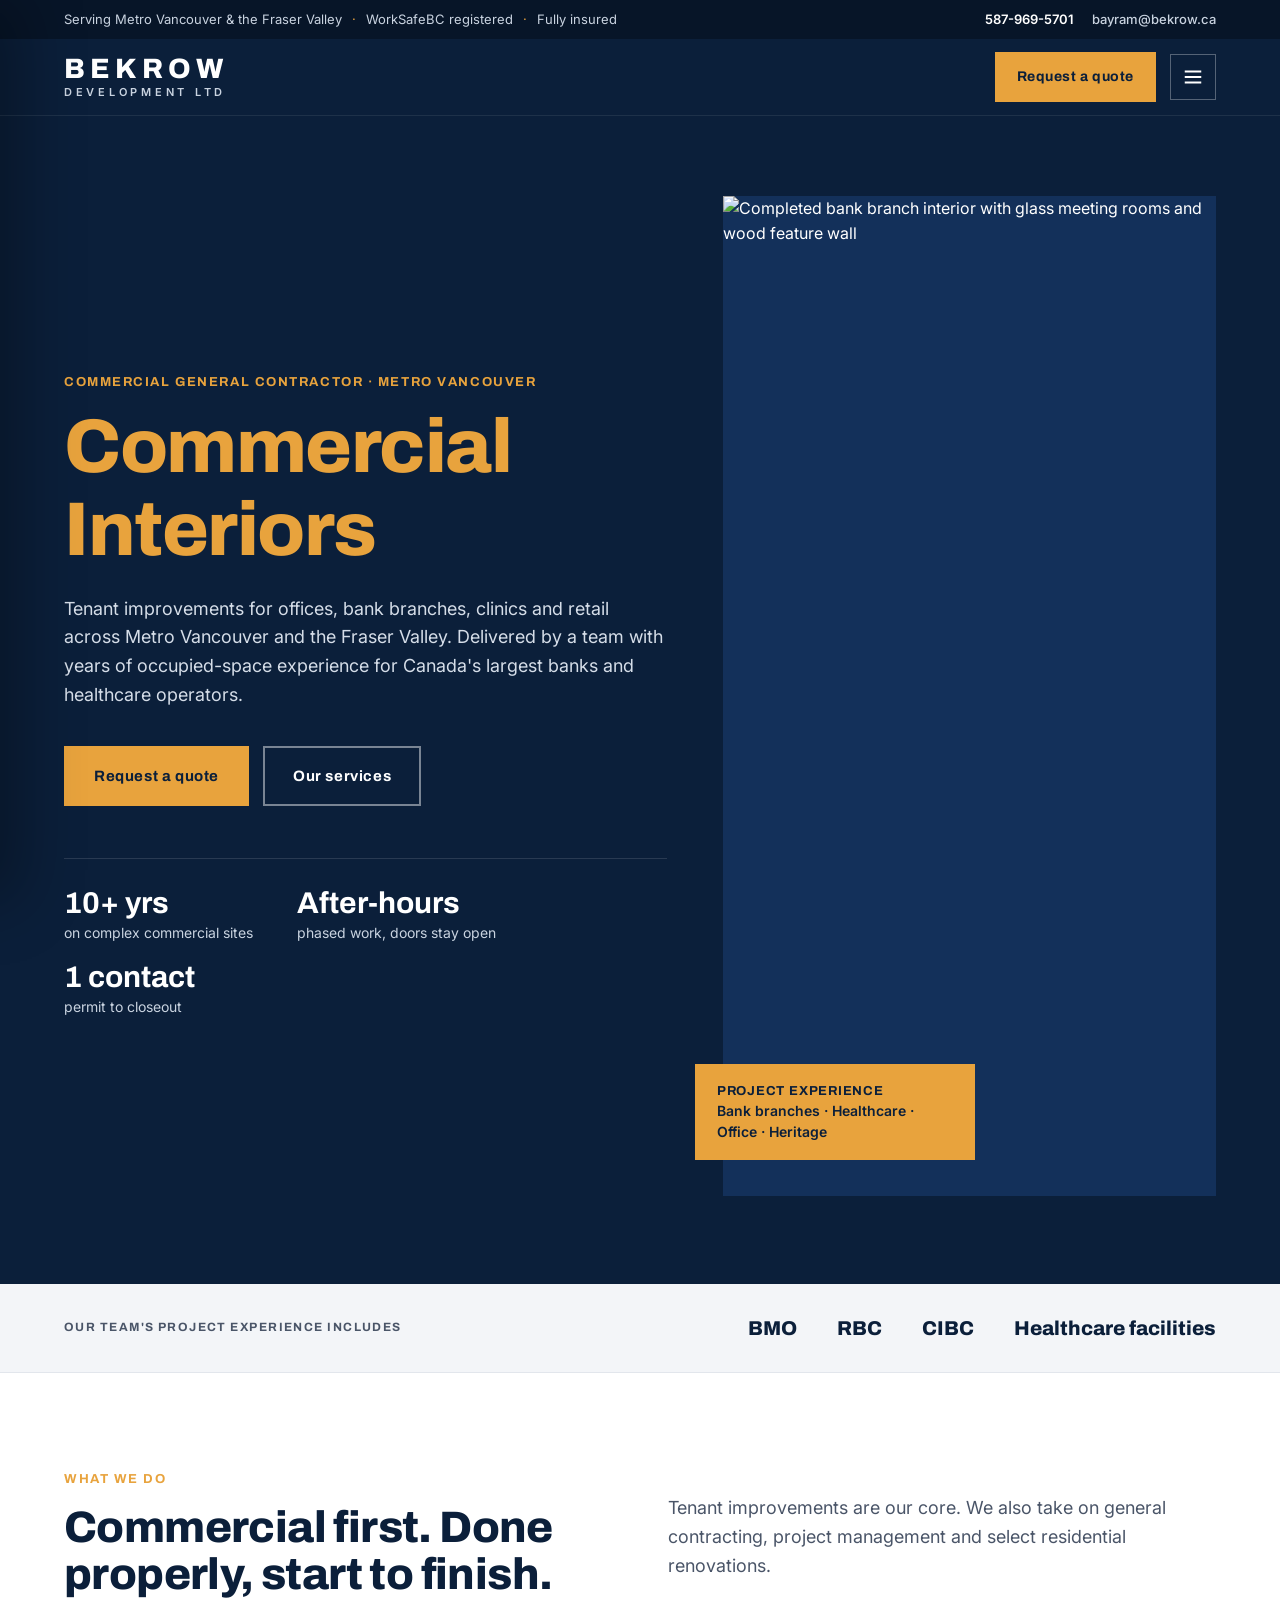
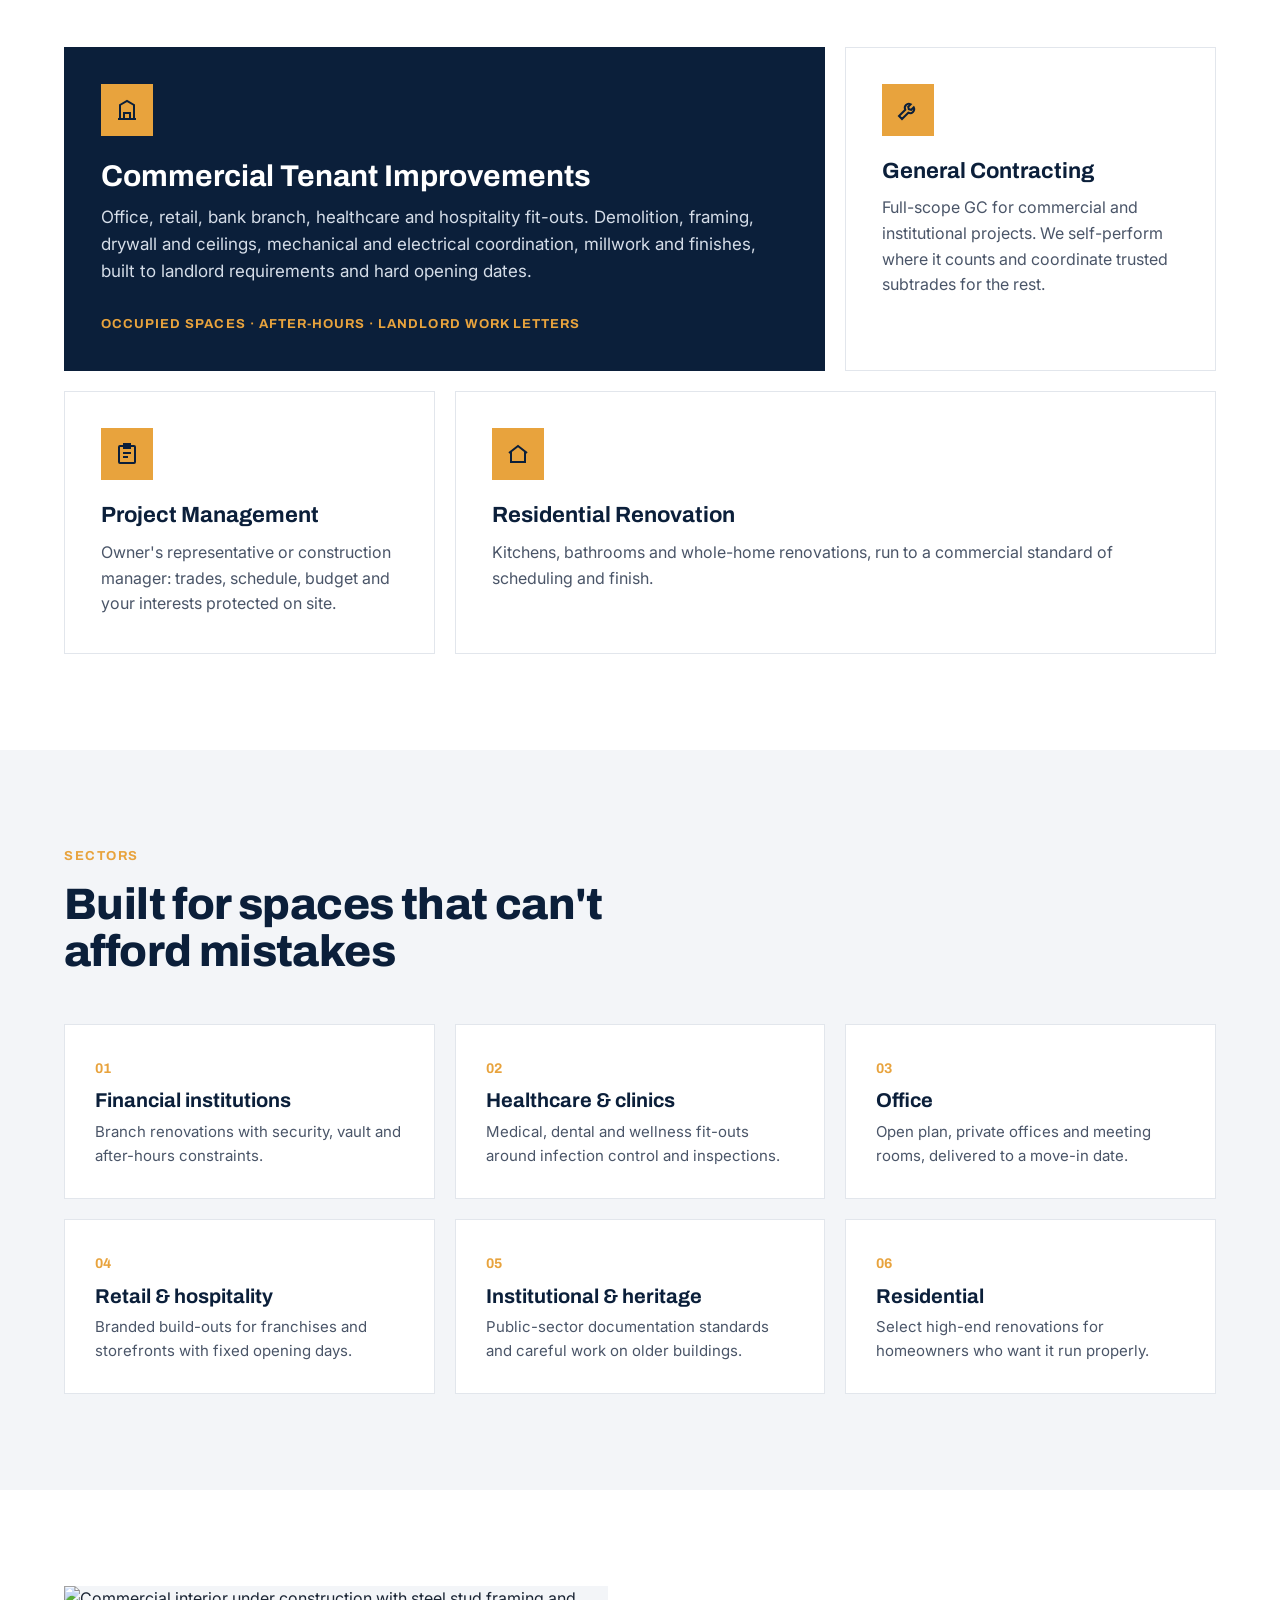
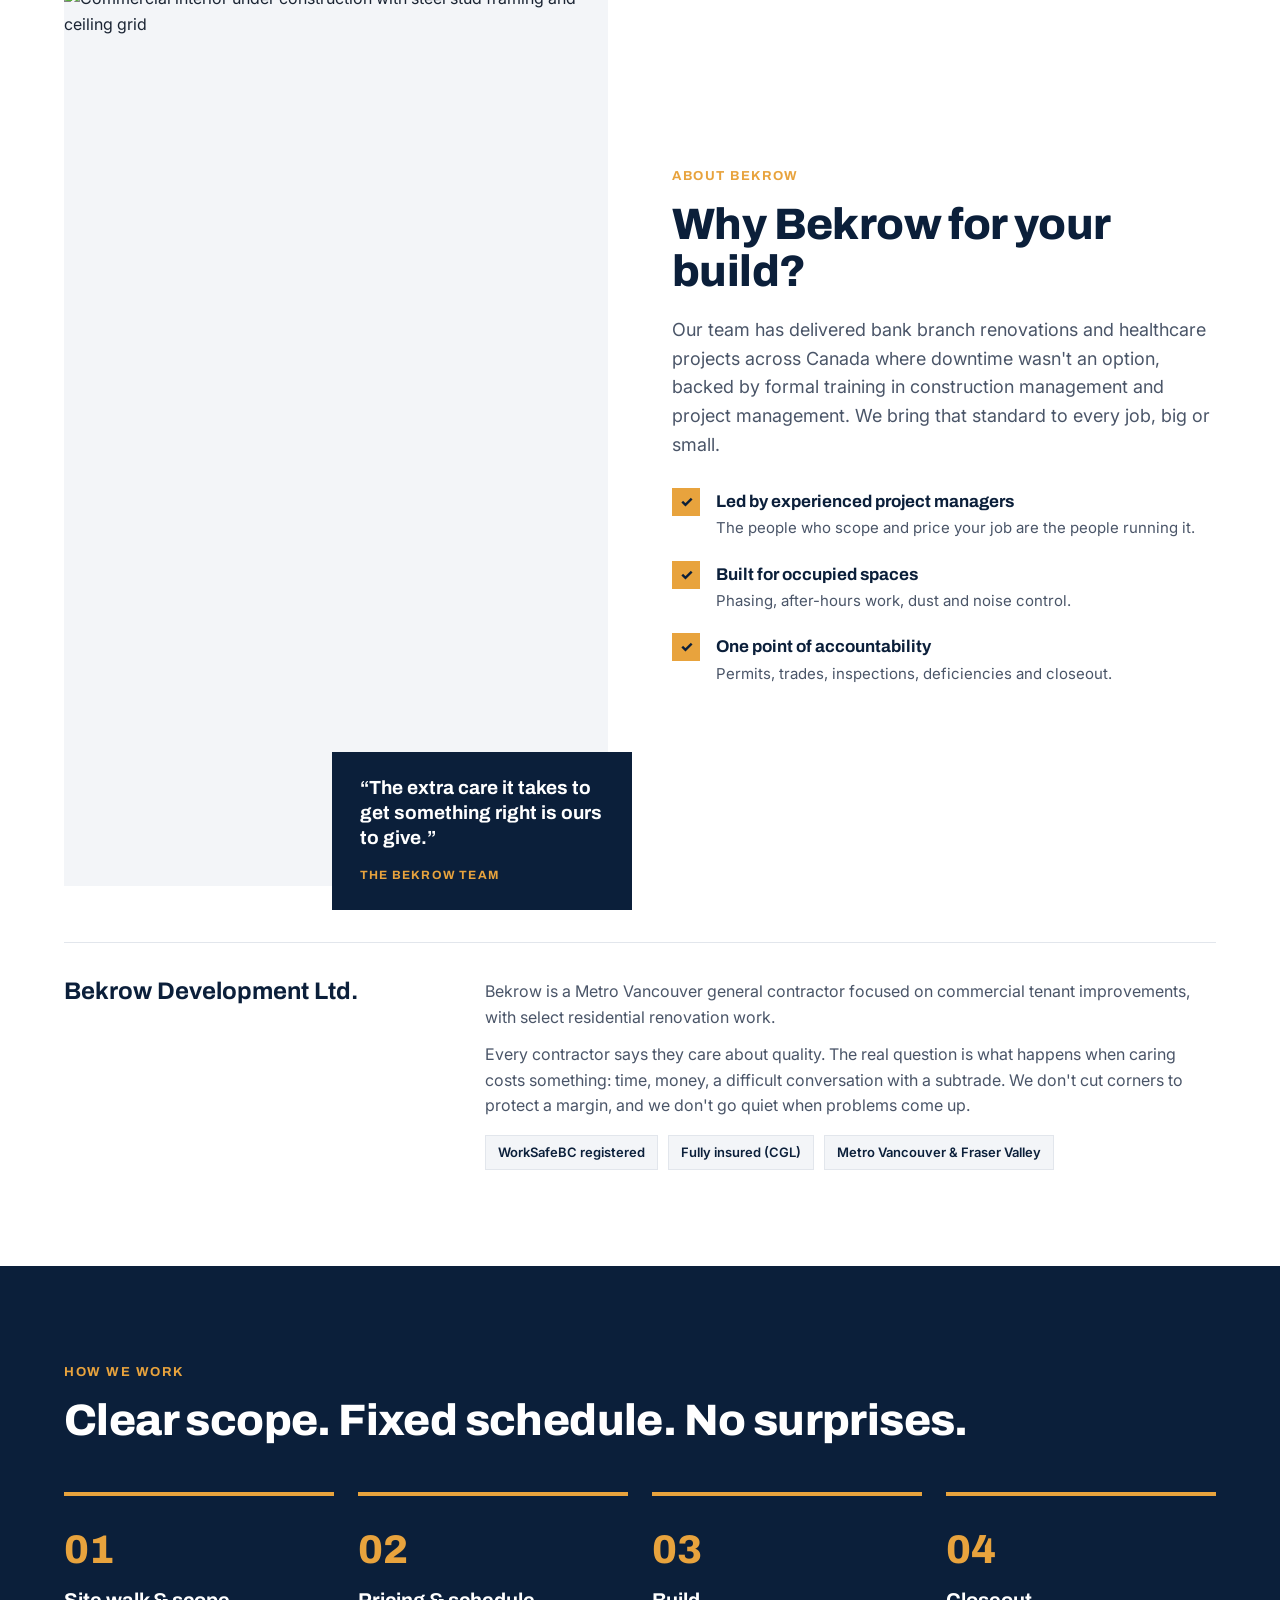
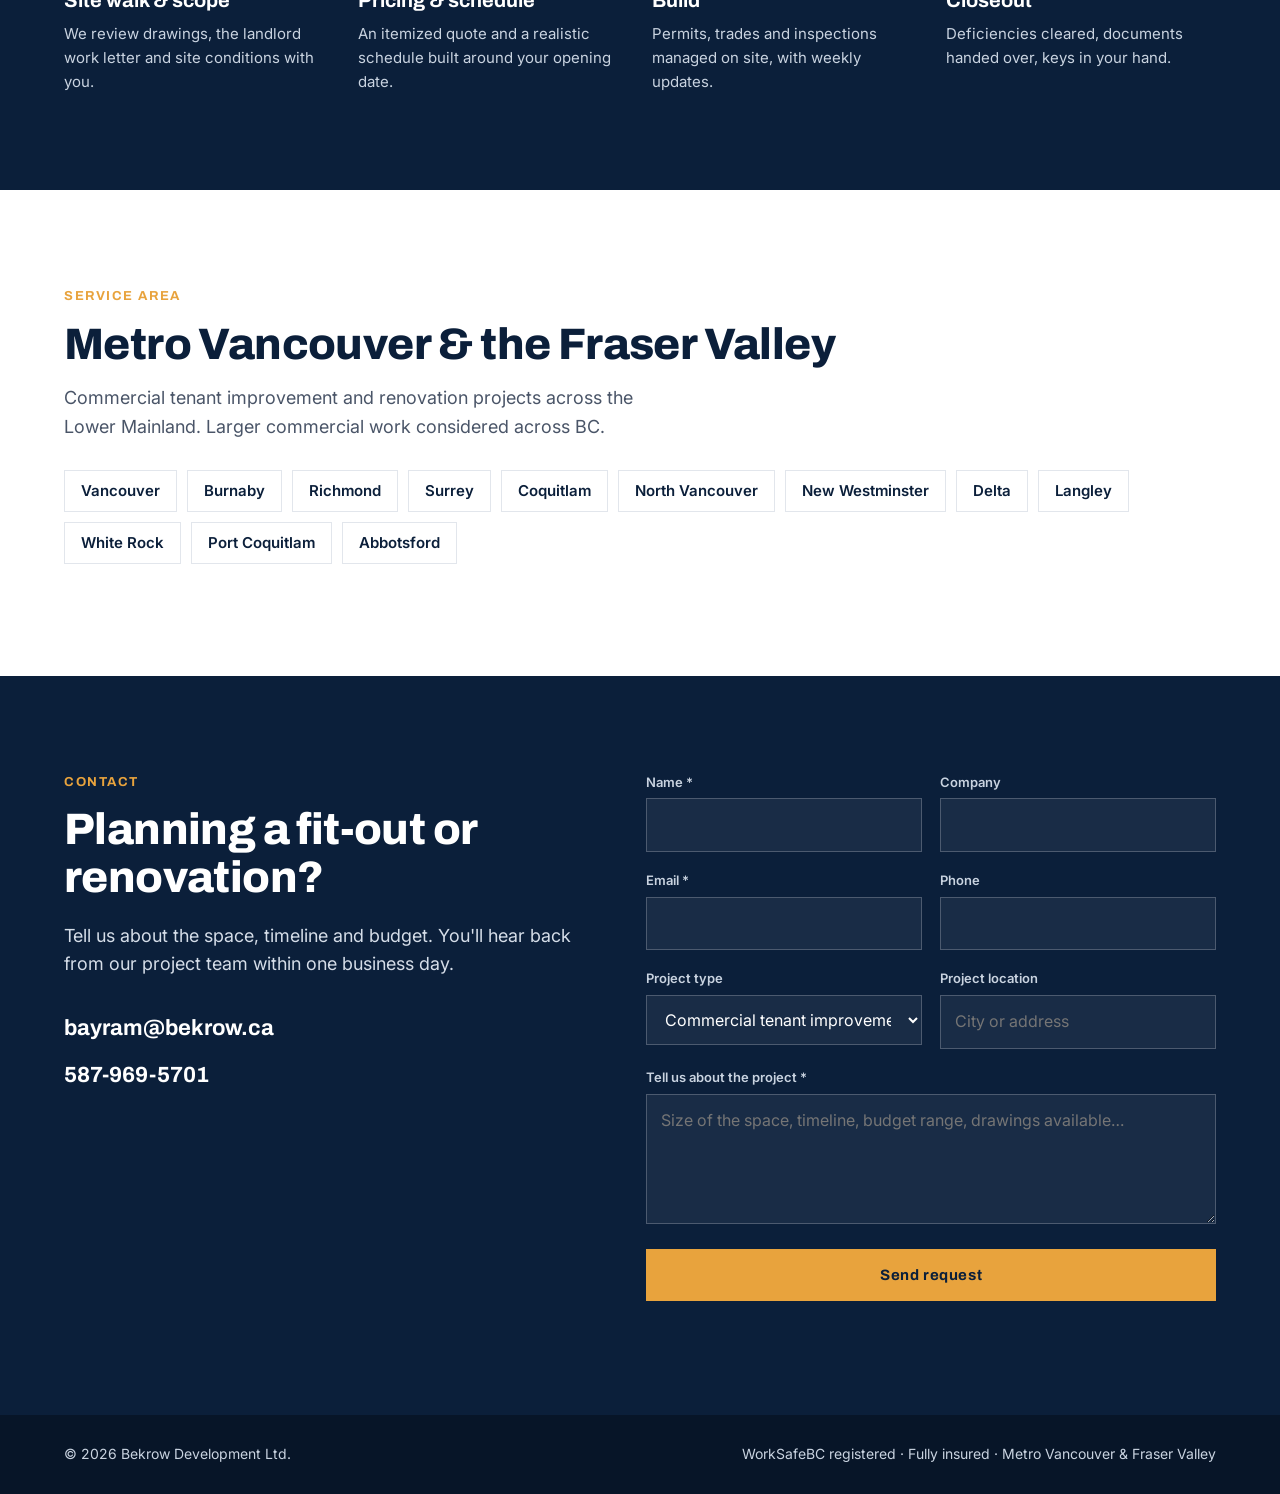
==== index.html @ b728fa48 "Add one-page site" ====
<!doctype html>
<html lang="en-CA">
<head>
<meta charset="utf-8">
<meta name="viewport" content="width=device-width, initial-scale=1">
<title>Bekrow Development | Commercial Tenant Improvement Contractor, Metro Vancouver</title>
<meta name="description" content="Bekrow Development Ltd. is a Metro Vancouver general contractor for commercial tenant improvements: offices, bank branches, clinics and retail. WorkSafeBC registered and fully insured.">
<link rel="canonical" href="https://bekrow.ca/">
<meta property="og:type" content="website">
<meta property="og:title" content="Bekrow Development | Commercial Interiors, Metro Vancouver">
<meta property="og:description" content="Tenant improvements for offices, bank branches, clinics and retail across Metro Vancouver and the Fraser Valley.">
<meta property="og:url" content="https://bekrow.ca/">
<meta property="og:image" content="https://bekrow.ca/images/hero.jpg">
<meta name="theme-color" content="#0B1F3A">
<link rel="icon" href="favicon.svg" type="image/svg+xml">
<link rel="preconnect" href="https://fonts.googleapis.com">
<link rel="preconnect" href="https://fonts.gstatic.com" crossorigin>
<link href="https://fonts.googleapis.com/css2?family=Archivo:wght@600;700;800&family=Inter:wght@400;500;600;700&display=swap" rel="stylesheet">
<script type="application/ld+json">
{
  "@context": "https://schema.org",
  "@type": "GeneralContractor",
  "name": "Bekrow Development Ltd.",
  "url": "https://bekrow.ca/",
  "email": "bayram@bekrow.ca",
  "telephone": "+1-587-969-5701",
  "image": "https://bekrow.ca/images/hero.jpg",
  "description": "Commercial tenant improvement and renovation general contractor serving Metro Vancouver and the Fraser Valley.",
  "areaServed": ["Vancouver","Burnaby","Richmond","Surrey","Coquitlam","North Vancouver","New Westminster","Delta","Langley","White Rock","Port Coquitlam","Abbotsford"],
  "address": {"@type": "PostalAddress", "addressRegion": "BC", "addressCountry": "CA"}
}
</script>
<style>
:root{--navy:#0B1F3A;--navy-2:#13305A;--deep:#071528;--amber:#E8A33D;--amber-2:#F2B755;--ink:#1A2433;--slate:#4A5568;--muted:#C9D3E0;--light:#F3F5F8;--line:#E2E6EC}
*{box-sizing:border-box}
html{scroll-behavior:smooth;scroll-padding-top:84px}
body{margin:0;font-family:Inter,system-ui,-apple-system,Segoe UI,sans-serif;color:var(--ink);background:#fff;line-height:1.6;-webkit-font-smoothing:antialiased}
img{max-width:100%;display:block}
a{color:inherit}
h1,h2,h3{font-family:Archivo,Inter,sans-serif;margin:0;line-height:1.08;color:var(--navy)}
.wrap{max-width:1200px;margin:0 auto;padding:0 24px}
.eyebrow{font-family:Archivo,sans-serif;font-weight:700;font-size:13px;letter-spacing:.12em;text-transform:uppercase;color:var(--amber);margin:0 0 14px}
.h2{font-size:clamp(30px,4vw,44px);font-weight:800;letter-spacing:-.6px}
.lead{font-size:18px;color:var(--slate);max-width:620px}
section{padding:96px 0}
.btn{display:inline-flex;align-items:center;justify-content:center;gap:8px;font-family:Archivo,sans-serif;font-weight:700;font-size:15px;letter-spacing:.04em;padding:16px 28px;text-decoration:none;border:2px solid transparent;cursor:pointer;transition:background .15s,border-color .15s}
.btn-amber{background:var(--amber);color:var(--navy)}.btn-amber:hover{background:var(--amber-2)}
.btn-ghost{border-color:rgba(255,255,255,.45);color:#fff}.btn-ghost:hover{background:rgba(255,255,255,.08)}

/* top bar + header */
.topbar{background:var(--deep);color:var(--muted);font-size:13px}
.topbar .wrap{display:flex;flex-wrap:wrap;justify-content:space-between;gap:6px 24px;padding-top:9px;padding-bottom:9px}
.topbar a{color:#fff;text-decoration:none;font-weight:600}
.topbar span+span::before{content:"·";margin:0 10px;color:var(--amber)}
header.site{position:sticky;top:0;z-index:50;background:var(--navy);border-bottom:1px solid rgba(255,255,255,.08)}
header.site .wrap{display:flex;align-items:center;justify-content:space-between;height:76px}
.logo{text-decoration:none;color:#fff;line-height:1}
.logo b{display:block;font-family:Archivo,sans-serif;font-weight:800;font-size:28px;letter-spacing:.18em}
.logo small{display:block;font-size:11px;letter-spacing:.34em;font-weight:600;margin-top:4px;color:var(--muted)}
.hdr-actions{display:flex;align-items:center;gap:14px}
.hdr-actions .btn{padding:12px 20px;font-size:14px}
.burger{width:46px;height:46px;border:1px solid rgba(255,255,255,.3);background:transparent;color:#fff;display:inline-flex;align-items:center;justify-content:center;cursor:pointer}
.menu{position:fixed;inset:0 auto 0 0;width:min(380px,88vw);background:var(--navy);z-index:60;transform:translateX(-100%);transition:transform .25s ease;padding:28px 32px;display:flex;flex-direction:column;box-shadow:20px 0 60px rgba(0,0,0,.3)}
.menu.open{transform:none}
.menu-close{align-self:flex-start;background:none;border:0;color:#fff;cursor:pointer;padding:6px;margin-bottom:28px}
.menu a.item{color:#fff;text-decoration:none;font-family:Archivo,sans-serif;font-weight:700;font-size:24px;padding:14px 0;border-bottom:1px solid rgba(255,255,255,.1)}
.menu a.item:hover{color:var(--amber)}
.menu .btn{margin-top:28px}
.scrim{position:fixed;inset:0;background:rgba(7,21,40,.5);z-index:55;opacity:0;pointer-events:none;transition:opacity .25s}
.scrim.open{opacity:1;pointer-events:auto}

/* hero */
.hero{background:var(--navy);color:#fff;padding:80px 0 88px}
.hero-grid{display:grid;grid-template-columns:minmax(0,1.1fr) minmax(0,.9fr);gap:56px;align-items:center}
.hero h1{color:#fff;font-size:clamp(44px,6.4vw,76px);font-weight:800;letter-spacing:-1.5px}
.hero h1 span{color:var(--amber)}
.hero p.lead{color:#D5DDE8;margin:24px 0 36px}
.hero .ctas{display:flex;flex-wrap:wrap;gap:14px}
.stats{display:flex;flex-wrap:wrap;gap:16px 44px;margin-top:52px;padding-top:28px;border-top:1px solid rgba(255,255,255,.12)}
.stats b{display:block;font-family:Archivo,sans-serif;font-size:30px;line-height:1.1}
.stats span{font-size:14px;color:var(--muted)}
.hero-img{position:relative}
.hero-img img{width:100%;background:#13305A;aspect-ratio:4/5;object-fit:cover}
.hero-badge{position:absolute;left:-28px;bottom:36px;background:var(--amber);color:var(--navy);padding:18px 22px;max-width:280px;font-weight:600;font-size:14px;line-height:1.45}
.hero-badge b{display:block;font-family:Archivo,sans-serif;letter-spacing:.06em;font-size:13px}

/* client strip */
.strip{background:var(--light);padding:28px 0;border-bottom:1px solid var(--line)}
.strip .wrap{display:flex;flex-wrap:wrap;align-items:center;justify-content:space-between;gap:12px 32px}
.strip p{margin:0;font-family:Archivo,sans-serif;font-weight:700;font-size:12px;letter-spacing:.12em;color:var(--slate)}
.strip ul{display:flex;flex-wrap:wrap;gap:10px 40px;list-style:none;margin:0;padding:0;font-family:Archivo,sans-serif;font-weight:800;font-size:20px;color:var(--navy)}

/* services */
.sec-head{display:grid;grid-template-columns:minmax(0,1fr) minmax(0,1fr);gap:24px 56px;align-items:end;margin-bottom:48px}
.services{display:grid;grid-template-columns:repeat(3,1fr);gap:20px}
.card{border:1px solid var(--line);padding:36px;background:#fff;transition:transform .2s,box-shadow .2s}
.card:hover{transform:translateY(-3px);box-shadow:0 16px 36px rgba(11,31,58,.1)}
.card .ico{width:52px;height:52px;background:var(--amber);display:flex;align-items:center;justify-content:center;margin-bottom:24px;color:var(--navy)}
.card h3{font-size:22px;font-weight:700;margin-bottom:12px}
.card p{margin:0;color:var(--slate)}
.card.feature{grid-column:span 2;background:var(--navy);border-color:var(--navy);color:#D5DDE8}
.card.feature h3{color:#fff;font-size:30px}
.card.feature p{color:#D5DDE8;font-size:17px}
.tags{margin-top:28px;font-family:Archivo,sans-serif;font-weight:700;font-size:13px;letter-spacing:.08em;color:var(--amber)}

/* sectors */
.sectors-bg{background:var(--light)}
.sectors{display:grid;grid-template-columns:repeat(3,1fr);gap:20px}
.sector{background:#fff;border:1px solid var(--line);padding:30px}
.sector i{font-style:normal;font-family:Archivo,sans-serif;font-weight:700;color:var(--amber);font-size:14px}
.sector h3{font-size:20px;font-weight:700;margin:10px 0 8px}
.sector p{margin:0;color:var(--slate);font-size:15px}

/* about */
.about-grid{display:grid;grid-template-columns:minmax(0,1fr) minmax(0,1fr);gap:64px;align-items:center}
.about-img{position:relative}
.about-img img{width:100%;background:var(--light);aspect-ratio:1/1;object-fit:cover}
.quote{position:absolute;right:-24px;bottom:-24px;background:var(--navy);color:#fff;padding:24px 28px;max-width:300px}
.quote p{margin:0 0 10px;font-family:Archivo,sans-serif;font-weight:700;font-size:19px;line-height:1.3}
.quote span{font-family:Archivo,sans-serif;font-weight:700;font-size:12px;letter-spacing:.1em;color:var(--amber)}
.checks{list-style:none;padding:0;margin:28px 0 0}
.checks li{display:grid;grid-template-columns:30px 1fr;gap:14px;margin-bottom:20px}
.checks .tick{width:28px;height:28px;background:var(--amber);color:var(--navy);display:flex;align-items:center;justify-content:center;font-weight:800}
.checks b{display:block;font-family:Archivo,sans-serif;color:var(--navy);font-size:17px}
.checks span{color:var(--slate);font-size:15px}
.about-more{margin-top:56px;padding-top:36px;border-top:1px solid var(--line);display:grid;grid-template-columns:minmax(0,1fr) minmax(0,2fr);gap:24px 56px}
.about-more h3{font-size:24px}
.about-more p{margin:0 0 12px;color:var(--slate)}
.creds{display:flex;flex-wrap:wrap;gap:8px 10px;margin-top:16px}
.creds span{background:var(--light);border:1px solid var(--line);padding:6px 12px;font-size:13px;font-weight:600;color:var(--navy)}

/* process */
.process{background:var(--navy);color:#fff}
.process h2{color:#fff}
.steps{display:grid;grid-template-columns:repeat(4,1fr);gap:24px;margin-top:48px}
.step{border-top:4px solid var(--amber);padding-top:22px}
.step i{font-style:normal;font-family:Archivo,sans-serif;font-weight:800;font-size:40px;color:var(--amber)}
.step h3{color:#fff;font-size:20px;margin:8px 0 10px}
.step p{margin:0;color:var(--muted);font-size:15px}

/* area */
.cities{display:flex;flex-wrap:wrap;gap:10px;margin-top:28px;padding:0;list-style:none}
.cities li{border:1px solid var(--line);padding:8px 16px;font-weight:600;color:var(--navy);font-size:15px}

/* contact */
.contact{background:var(--navy);color:#fff}
.contact-grid{display:grid;grid-template-columns:minmax(0,1fr) minmax(0,1.1fr);gap:64px}
.contact h2{color:#fff}
.contact .lead{color:#D5DDE8;margin:20px 0 32px}
.contact-lines a{display:block;color:#fff;text-decoration:none;font-family:Archivo,sans-serif;font-weight:700;font-size:22px;margin-bottom:12px}
.contact-lines a:hover{color:var(--amber)}
form{display:grid;grid-template-columns:1fr 1fr;gap:18px}
form .full{grid-column:1/-1}
label{display:block;font-size:13px;font-weight:600;color:var(--muted);margin-bottom:6px}
input,select,textarea{width:100%;font:inherit;font-size:16px;color:#fff;background:rgba(255,255,255,.06);border:1px solid rgba(255,255,255,.22);padding:13px 14px;border-radius:0}
select option{color:var(--ink)}
textarea{min-height:130px;resize:vertical}
input:focus,select:focus,textarea:focus{outline:2px solid var(--amber);outline-offset:1px}
.form-note{font-size:14px;color:var(--muted);margin:0}
.form-status{font-weight:600}
.hp{position:absolute;left:-5000px}

footer{background:var(--deep);color:var(--muted);font-size:14px;padding:28px 0}
footer .wrap{display:flex;flex-wrap:wrap;gap:8px 24px;justify-content:space-between}

@media (max-width:900px){
  section{padding:68px 0}
  .hero{padding:56px 0 64px}
  .hero-grid,.about-grid,.contact-grid,.sec-head,.about-more{grid-template-columns:minmax(0,1fr)}
  .hero-grid{gap:40px}
  .hero-badge{left:12px;bottom:12px}
  .services,.sectors{grid-template-columns:minmax(0,1fr)}
  .services .card{grid-column:auto!important}
  .card.feature{grid-column:auto}
  .steps{grid-template-columns:1fr 1fr}
  .quote{right:12px;bottom:-20px;max-width:260px}
  .about-grid{gap:56px}
  .hdr-actions .btn{display:none}
  .topbar .hide-sm{display:none}
}
@media (max-width:560px){
  .steps{grid-template-columns:1fr}
  form{grid-template-columns:1fr}
  .stats{gap:16px 28px}
  .logo b{font-size:24px}
}
</style>
</head>
<body>

<div class="topbar"><div class="wrap">
  <div><span>Serving Metro Vancouver &amp; the Fraser Valley</span><span class="hide-sm">WorkSafeBC registered</span><span class="hide-sm">Fully insured</span></div>
  <div><a href="tel:+15879695701">587-969-5701</a><span class="hide-sm" style="margin-left:18px"><a href="mailto:bayram@bekrow.ca" style="font-weight:500;color:var(--muted)">bayram@bekrow.ca</a></span></div>
</div></div>

<header class="site"><div class="wrap">
  <a class="logo" href="#top" aria-label="Bekrow Development, home"><b>BEKROW</b><small>DEVELOPMENT LTD</small></a>
  <div class="hdr-actions">
    <a class="btn btn-amber" href="#contact">Request a quote</a>
    <button class="burger" type="button" aria-label="Open menu" aria-controls="menu" aria-expanded="false">
      <svg width="22" height="22" viewBox="0 0 24 24" fill="none" stroke="currentColor" stroke-width="2"><path d="M3 6h18M3 12h18M3 18h18"/></svg>
    </button>
  </div>
</div></header>

<div class="scrim" data-close></div>
<nav class="menu" id="menu" aria-label="Main" aria-hidden="true">
  <button class="menu-close" type="button" aria-label="Close menu" data-close>
    <svg width="26" height="26" viewBox="0 0 24 24" fill="none" stroke="currentColor" stroke-width="2"><path d="M6 6l12 12M18 6L6 18"/></svg>
  </button>
  <a class="item" href="#services" data-close>Services</a>
  <a class="item" href="#about" data-close>About Us</a>
  <a class="item" href="#contact" data-close>Contact Us</a>
  <a class="btn btn-amber" href="#contact" data-close>Request a quote</a>
</nav>

<main id="top">

<section class="hero">
  <div class="wrap hero-grid">
    <div>
      <p class="eyebrow">Commercial general contractor · Metro Vancouver</p>
      <h1><span>Commercial Interiors</span></h1>
      <p class="lead">Tenant improvements for offices, bank branches, clinics and retail across Metro Vancouver and the Fraser Valley. Delivered by a team with years of occupied-space experience for Canada's largest banks and healthcare operators.</p>
      <div class="ctas">
        <a class="btn btn-amber" href="#contact">Request a quote</a>
        <a class="btn btn-ghost" href="#services">Our services</a>
      </div>
      <div class="stats">
        <div><b>10+ yrs</b><span>on complex commercial sites</span></div>
        <div><b>After-hours</b><span>phased work, doors stay open</span></div>
        <div><b>1 contact</b><span>permit to closeout</span></div>
      </div>
    </div>
    <div class="hero-img">
      <img src="images/hero.jpg" alt="Completed bank branch interior with glass meeting rooms and wood feature wall" width="800" height="1000" fetchpriority="high">
      <div class="hero-badge"><b>PROJECT EXPERIENCE</b>Bank branches · Healthcare · Office · Heritage</div>
    </div>
  </div>
</section>

<div class="strip"><div class="wrap">
  <p>OUR TEAM'S PROJECT EXPERIENCE INCLUDES</p>
  <ul><li>BMO</li><li>RBC</li><li>CIBC</li><li>Healthcare facilities</li></ul>
</div></div>

<section id="services">
  <div class="wrap">
    <div class="sec-head">
      <div><p class="eyebrow">What we do</p><h2 class="h2">Commercial first. Done properly, start to finish.</h2></div>
      <p class="lead">Tenant improvements are our core. We also take on general contracting, project management and select residential renovations.</p>
    </div>
    <div class="services">
      <div class="card feature">
        <div class="ico"><svg width="24" height="24" viewBox="0 0 24 24" fill="none" stroke="currentColor" stroke-width="2"><path d="M3 21h18M5 21V7l7-4 7 4v14M9 21v-6h6v6"/></svg></div>
        <h3>Commercial Tenant Improvements</h3>
        <p>Office, retail, bank branch, healthcare and hospitality fit-outs. Demolition, framing, drywall and ceilings, mechanical and electrical coordination, millwork and finishes, built to landlord requirements and hard opening dates.</p>
        <div class="tags">OCCUPIED SPACES · AFTER-HOURS · LANDLORD WORK LETTERS</div>
      </div>
      <div class="card">
        <div class="ico"><svg width="24" height="24" viewBox="0 0 24 24" fill="none" stroke="currentColor" stroke-width="2"><path d="M14.7 6.3a4 4 0 0 0-5.4 5.4L3 18l3 3 6.3-6.3a4 4 0 0 0 5.4-5.4l-2.5 2.5-2.4-.6-.6-2.4z"/></svg></div>
        <h3>General Contracting</h3>
        <p>Full-scope GC for commercial and institutional projects. We self-perform where it counts and coordinate trusted subtrades for the rest.</p>
      </div>
      <div class="card">
        <div class="ico"><svg width="24" height="24" viewBox="0 0 24 24" fill="none" stroke="currentColor" stroke-width="2"><rect x="4" y="4" width="16" height="17" rx="1"/><path d="M9 2h6v4H9zM8 11h8M8 15h5"/></svg></div>
        <h3>Project Management</h3>
        <p>Owner's representative or construction manager: trades, schedule, budget and your interests protected on site.</p>
      </div>
      <div class="card" style="grid-column:span 2">
        <div class="ico"><svg width="24" height="24" viewBox="0 0 24 24" fill="none" stroke="currentColor" stroke-width="2"><path d="M3 11l9-7 9 7M5 10v10h14V10"/></svg></div>
        <h3>Residential Renovation</h3>
        <p>Kitchens, bathrooms and whole-home renovations, run to a commercial standard of scheduling and finish.</p>
      </div>
    </div>
  </div>
</section>

<section class="sectors-bg" id="sectors">
  <div class="wrap">
    <div class="sec-head">
      <div><p class="eyebrow">Sectors</p><h2 class="h2">Built for spaces that can't afford mistakes</h2></div>
    </div>
    <div class="sectors">
      <div class="sector"><i>01</i><h3>Financial institutions</h3><p>Branch renovations with security, vault and after-hours constraints.</p></div>
      <div class="sector"><i>02</i><h3>Healthcare &amp; clinics</h3><p>Medical, dental and wellness fit-outs around infection control and inspections.</p></div>
      <div class="sector"><i>03</i><h3>Office</h3><p>Open plan, private offices and meeting rooms, delivered to a move-in date.</p></div>
      <div class="sector"><i>04</i><h3>Retail &amp; hospitality</h3><p>Branded build-outs for franchises and storefronts with fixed opening days.</p></div>
      <div class="sector"><i>05</i><h3>Institutional &amp; heritage</h3><p>Public-sector documentation standards and careful work on older buildings.</p></div>
      <div class="sector"><i>06</i><h3>Residential</h3><p>Select high-end renovations for homeowners who want it run properly.</p></div>
    </div>
  </div>
</section>

<section id="about">
  <div class="wrap">
    <div class="about-grid">
      <div class="about-img">
        <img src="images/about.jpg" alt="Commercial interior under construction with steel stud framing and ceiling grid" width="900" height="900" loading="lazy">
        <div class="quote"><p>“The extra care it takes to get something right is ours to give.”</p><span>THE BEKROW TEAM</span></div>
      </div>
      <div>
        <p class="eyebrow">About Bekrow</p>
        <h2 class="h2">Why Bekrow for your build?</h2>
        <p class="lead" style="margin-top:20px">Our team has delivered bank branch renovations and healthcare projects across Canada where downtime wasn't an option, backed by formal training in construction management and project management. We bring that standard to every job, big or small.</p>
        <ul class="checks">
          <li><span class="tick">✓</span><div><b>Led by experienced project managers</b><span>The people who scope and price your job are the people running it.</span></div></li>
          <li><span class="tick">✓</span><div><b>Built for occupied spaces</b><span>Phasing, after-hours work, dust and noise control.</span></div></li>
          <li><span class="tick">✓</span><div><b>One point of accountability</b><span>Permits, trades, inspections, deficiencies and closeout.</span></div></li>
        </ul>
      </div>
    </div>
    <div class="about-more">
      <h3>Bekrow Development Ltd.</h3>
      <div>
        <p>Bekrow is a Metro Vancouver general contractor focused on commercial tenant improvements, with select residential renovation work.</p>
        <p>Every contractor says they care about quality. The real question is what happens when caring costs something: time, money, a difficult conversation with a subtrade. We don't cut corners to protect a margin, and we don't go quiet when problems come up.</p>
        <div class="creds"><span>WorkSafeBC registered</span><span>Fully insured (CGL)</span><span>Metro Vancouver &amp; Fraser Valley</span></div>
      </div>
    </div>
  </div>
</section>

<section class="process" id="process">
  <div class="wrap">
    <p class="eyebrow">How we work</p>
    <h2 class="h2">Clear scope. Fixed schedule. No surprises.</h2>
    <div class="steps">
      <div class="step"><i>01</i><h3>Site walk &amp; scope</h3><p>We review drawings, the landlord work letter and site conditions with you.</p></div>
      <div class="step"><i>02</i><h3>Pricing &amp; schedule</h3><p>An itemized quote and a realistic schedule built around your opening date.</p></div>
      <div class="step"><i>03</i><h3>Build</h3><p>Permits, trades and inspections managed on site, with weekly updates.</p></div>
      <div class="step"><i>04</i><h3>Closeout</h3><p>Deficiencies cleared, documents handed over, keys in your hand.</p></div>
    </div>
  </div>
</section>

<section id="area">
  <div class="wrap">
    <p class="eyebrow">Service area</p>
    <h2 class="h2">Metro Vancouver &amp; the Fraser Valley</h2>
    <p class="lead" style="margin-top:16px">Commercial tenant improvement and renovation projects across the Lower Mainland. Larger commercial work considered across BC.</p>
    <ul class="cities">
      <li>Vancouver</li><li>Burnaby</li><li>Richmond</li><li>Surrey</li><li>Coquitlam</li><li>North Vancouver</li><li>New Westminster</li><li>Delta</li><li>Langley</li><li>White Rock</li><li>Port Coquitlam</li><li>Abbotsford</li>
    </ul>
  </div>
</section>

<section class="contact" id="contact">
  <div class="wrap contact-grid">
    <div>
      <p class="eyebrow">Contact</p>
      <h2 class="h2">Planning a fit-out or renovation?</h2>
      <p class="lead">Tell us about the space, timeline and budget. You'll hear back from our project team within one business day.</p>
      <div class="contact-lines">
        <a href="mailto:bayram@bekrow.ca">bayram@bekrow.ca</a>
        <a href="tel:+15879695701">587-969-5701</a>
      </div>
    </div>
    <form id="quote-form" novalidate>
      <input type="checkbox" name="botcheck" class="hp" tabindex="-1" autocomplete="off" aria-hidden="true">
      <div><label for="f-name">Name *</label><input id="f-name" name="name" autocomplete="name" required></div>
      <div><label for="f-company">Company</label><input id="f-company" name="company" autocomplete="organization"></div>
      <div><label for="f-email">Email *</label><input id="f-email" name="email" type="email" autocomplete="email" required></div>
      <div><label for="f-phone">Phone</label><input id="f-phone" name="phone" type="tel" autocomplete="tel"></div>
      <div><label for="f-type">Project type</label>
        <select id="f-type" name="project_type">
          <option>Commercial tenant improvement</option><option>General contracting</option><option>Project management</option><option>Residential renovation</option><option>Other</option>
        </select></div>
      <div><label for="f-loc">Project location</label><input id="f-loc" name="location" placeholder="City or address"></div>
      <div class="full"><label for="f-msg">Tell us about the project *</label><textarea id="f-msg" name="message" required placeholder="Size of the space, timeline, budget range, drawings available…"></textarea></div>
      <div class="full"><button class="btn btn-amber" type="submit" style="width:100%">Send request</button></div>
      <p class="form-note full form-status" role="status" aria-live="polite"></p>
    </form>
  </div>
</section>

</main>

<footer><div class="wrap">
  <span>© <span id="yr">2026</span> Bekrow Development Ltd.</span>
  <span>WorkSafeBC registered · Fully insured · Metro Vancouver &amp; Fraser Valley</span>
</div></footer>

<script>
// Web3Forms access key. Leave empty to fall back to opening the visitor's email app.
const FORM_KEY = "";

document.getElementById('yr').textContent = new Date().getFullYear();

// Menu
const menu = document.getElementById('menu'), scrim = document.querySelector('.scrim'), burger = document.querySelector('.burger');
function setMenu(open){
  menu.classList.toggle('open', open); scrim.classList.toggle('open', open);
  menu.setAttribute('aria-hidden', String(!open)); burger.setAttribute('aria-expanded', String(open));
  if (open) menu.querySelector('a').focus();
}
burger.addEventListener('click', () => setMenu(true));
document.querySelectorAll('[data-close]').forEach(el => el.addEventListener('click', () => setMenu(false)));
document.addEventListener('keydown', e => { if (e.key === 'Escape') setMenu(false); });

// Quote form
const form = document.getElementById('quote-form'), status = form.querySelector('.form-status');
form.addEventListener('submit', async e => {
  e.preventDefault();
  if (!form.reportValidity()) return;
  const data = Object.fromEntries(new FormData(form));
  if (data.botcheck) return;
  if (!FORM_KEY) {
    const body = `Name: ${data.name}\nCompany: ${data.company}\nEmail: ${data.email}\nPhone: ${data.phone}\nProject type: ${data.project_type}\nLocation: ${data.location}\n\n${data.message}`;
    location.href = 'mailto:bayram@bekrow.ca?subject=' + encodeURIComponent('Quote request: ' + data.project_type) + '&body=' + encodeURIComponent(body);
    status.textContent = 'Your email app should open with the details filled in. If it does not, email bayram@bekrow.ca directly.';
    return;
  }
  status.textContent = 'Sending…';
  try {
    const res = await fetch('https://api.web3forms.com/submit', {
      method: 'POST', headers: {'Content-Type': 'application/json', Accept: 'application/json'},
      body: JSON.stringify({...data, access_key: FORM_KEY, subject: 'New quote request from bekrow.ca', from_name: 'bekrow.ca'})
    });
    const json = await res.json();
    if (json.success) { form.reset(); status.textContent = "Thanks. We've got your request and will be in touch within one business day."; }
    else throw new Error(json.message);
  } catch (err) {
    status.textContent = 'Something went wrong sending the form. Please email bayram@bekrow.ca or call 587-969-5701.';
  }
});
</script>
</body>
</html>
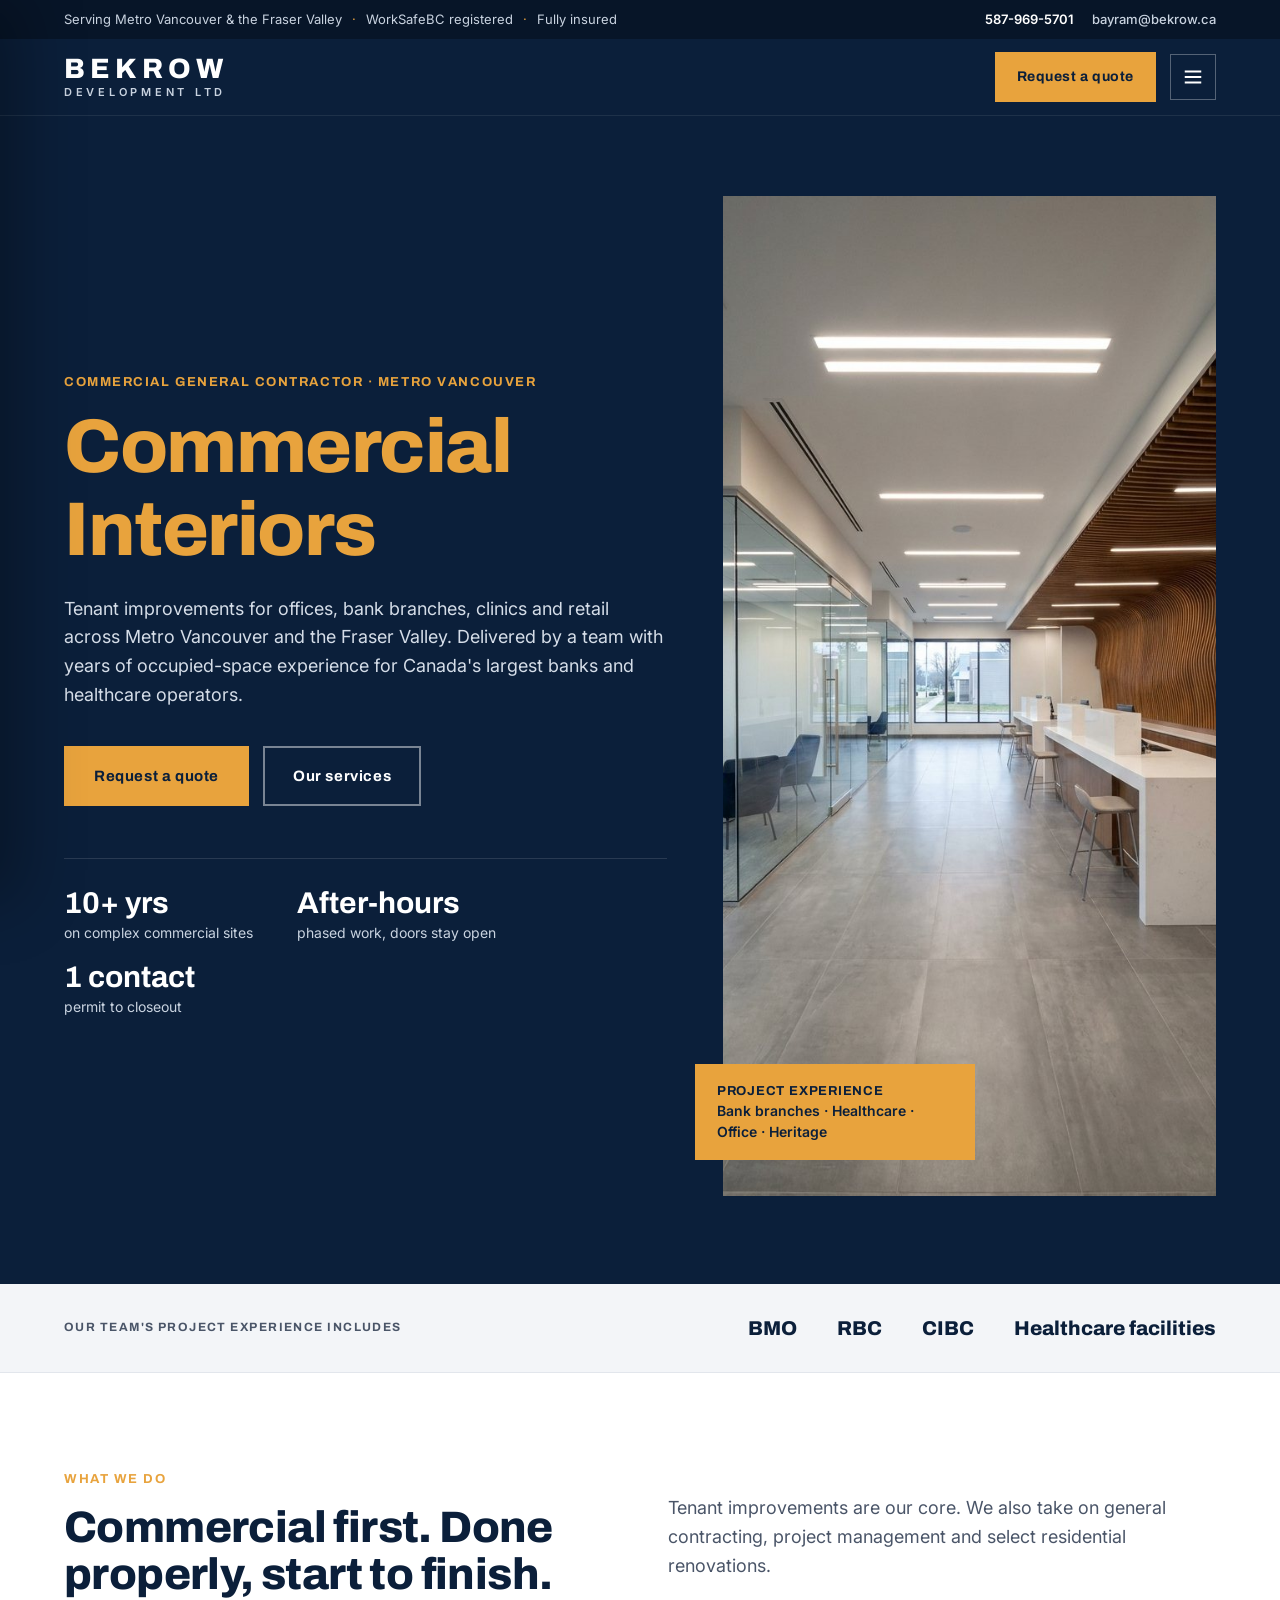
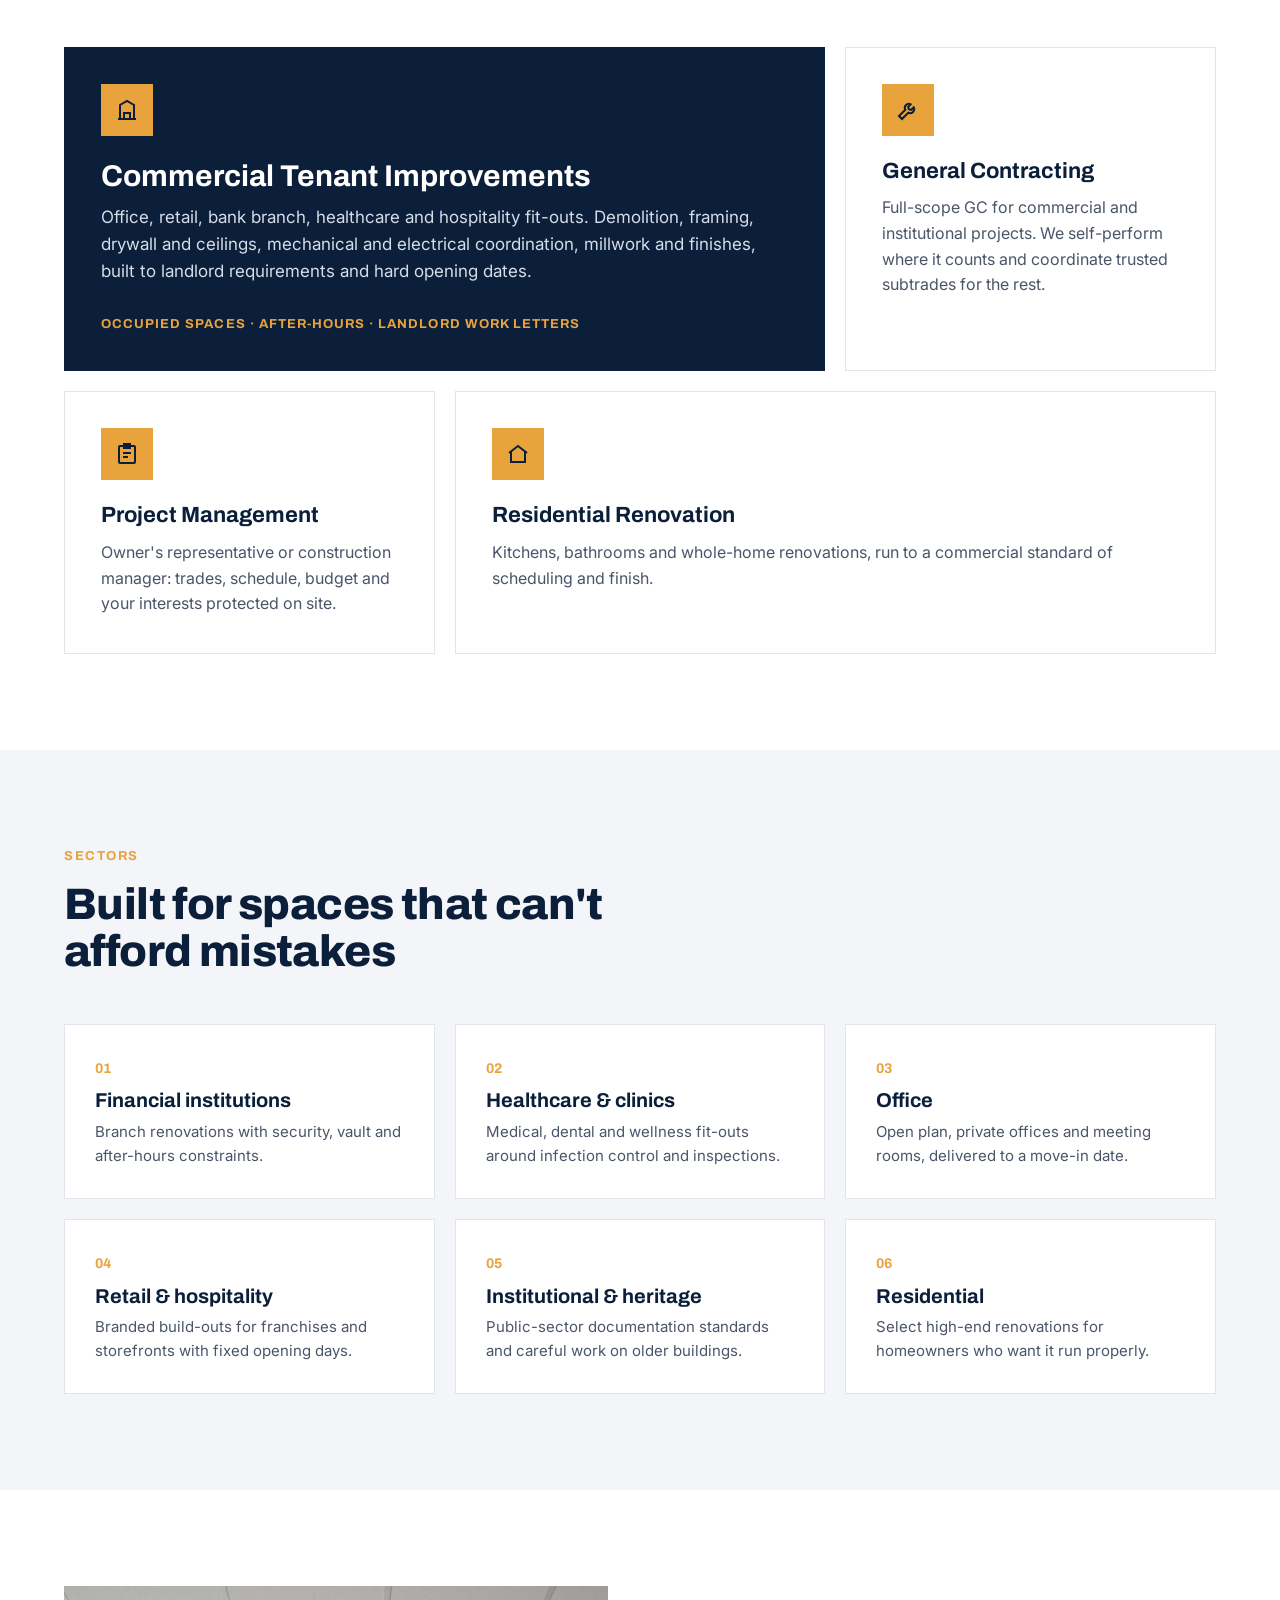
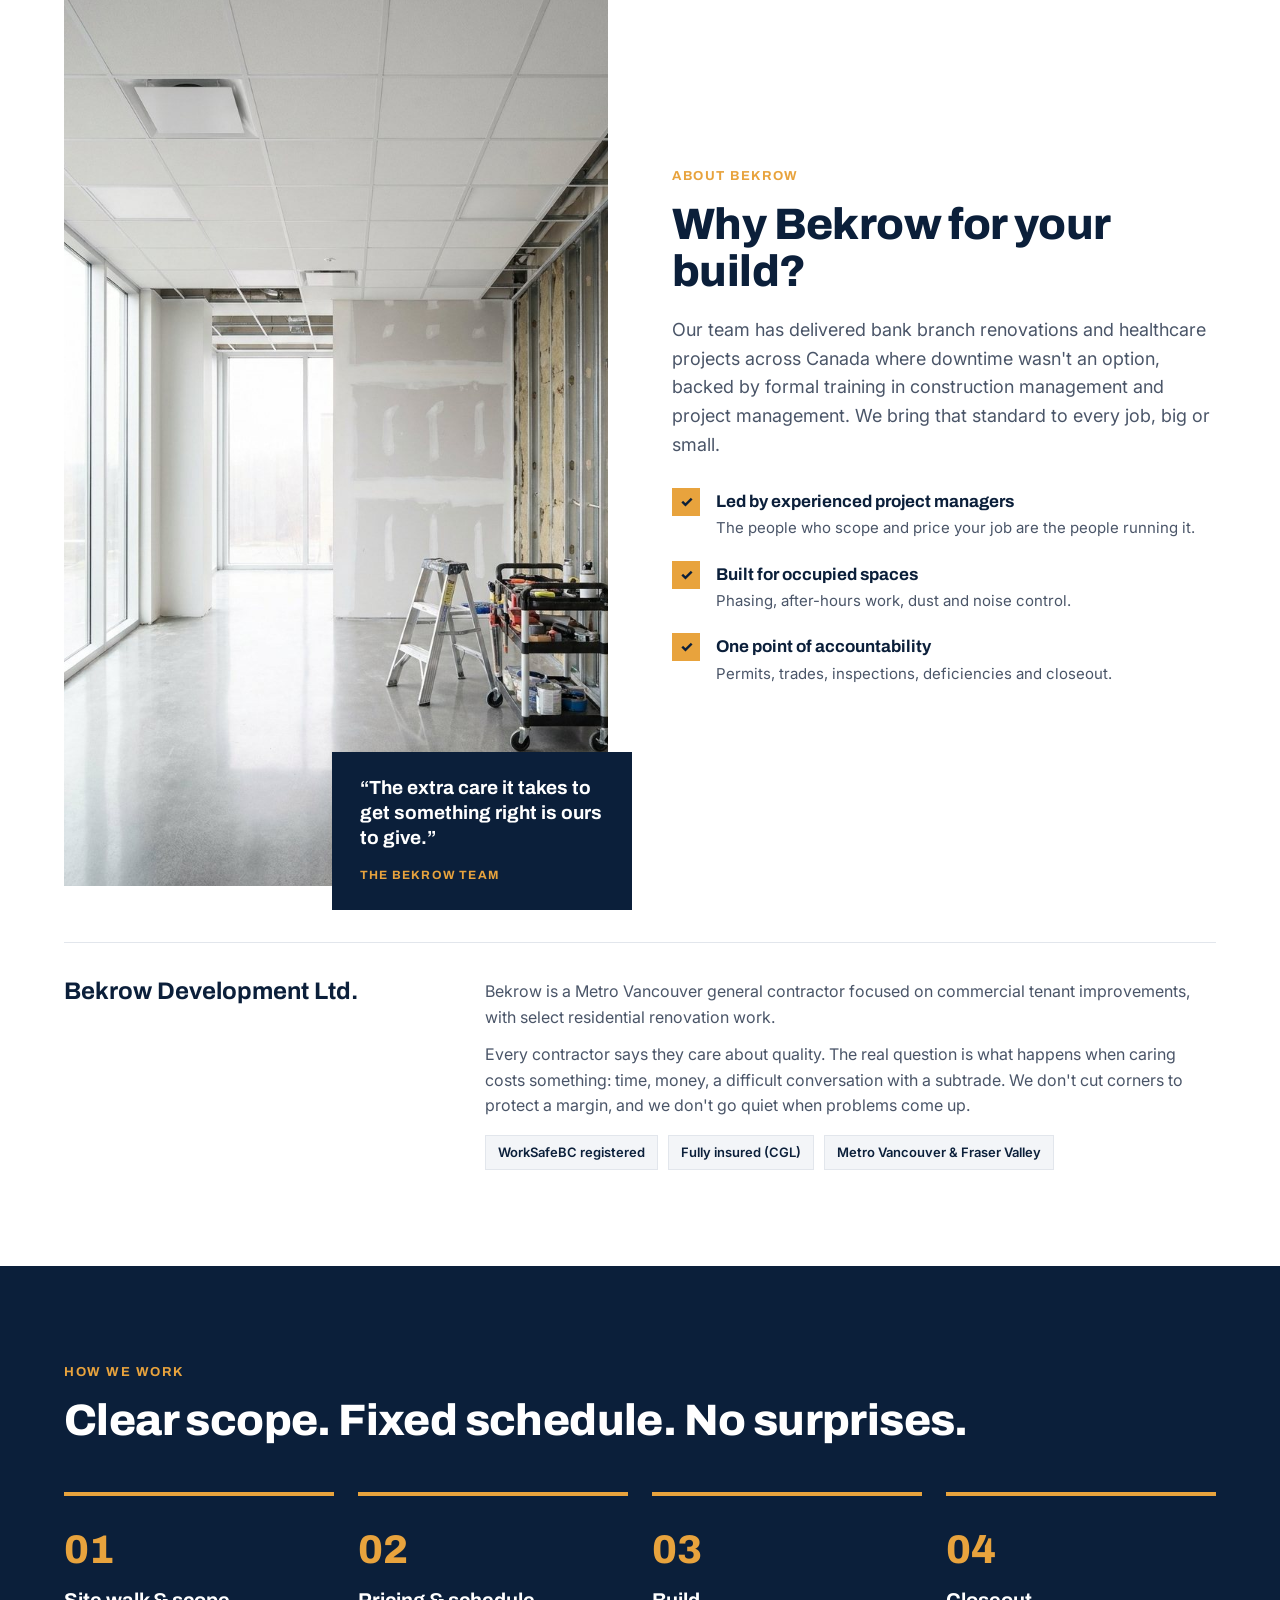
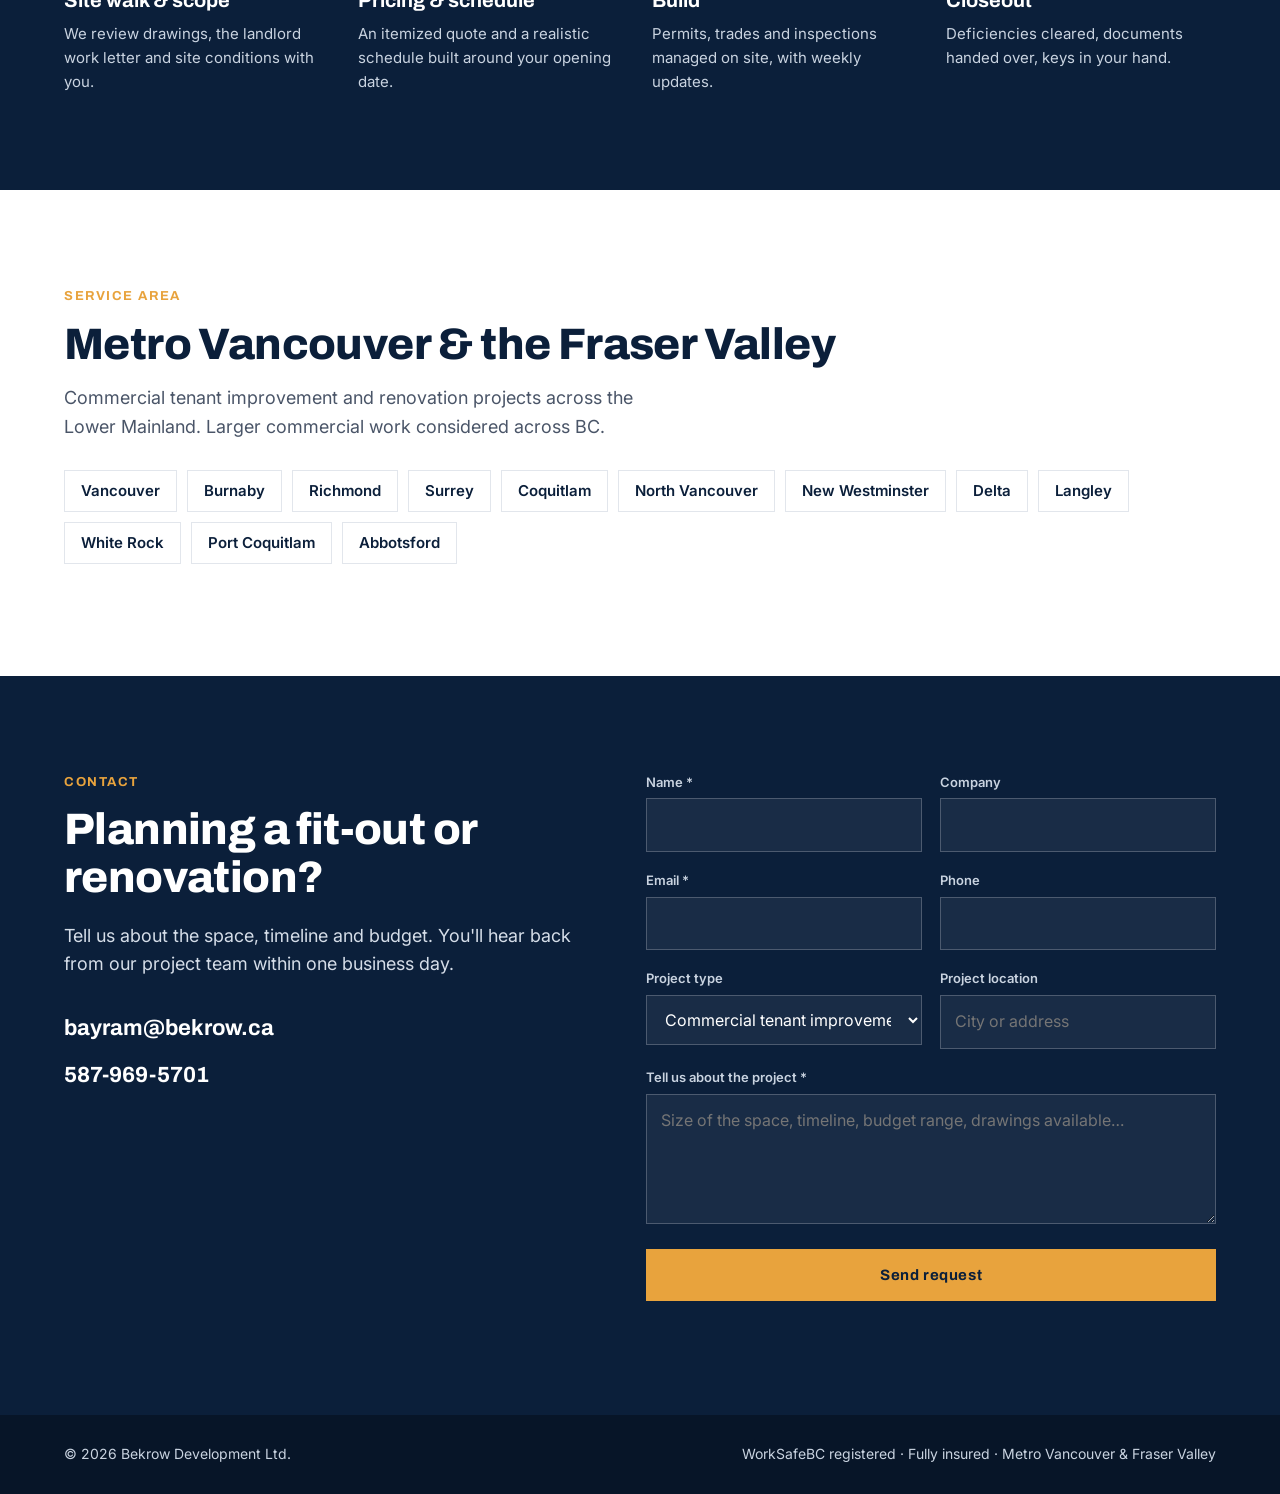
==== commit 75fe848f: "Connect contact form" ====
--- a/index.html
+++ b/index.html
@@ -383,7 +383,7 @@
 
 <script>
 // Web3Forms access key. Leave empty to fall back to opening the visitor's email app.
-const FORM_KEY = "";
+const FORM_KEY = "609d2eac-eb89-4d78-970a-8047b0c5743f";
 
 document.getElementById('yr').textContent = new Date().getFullYear();
 
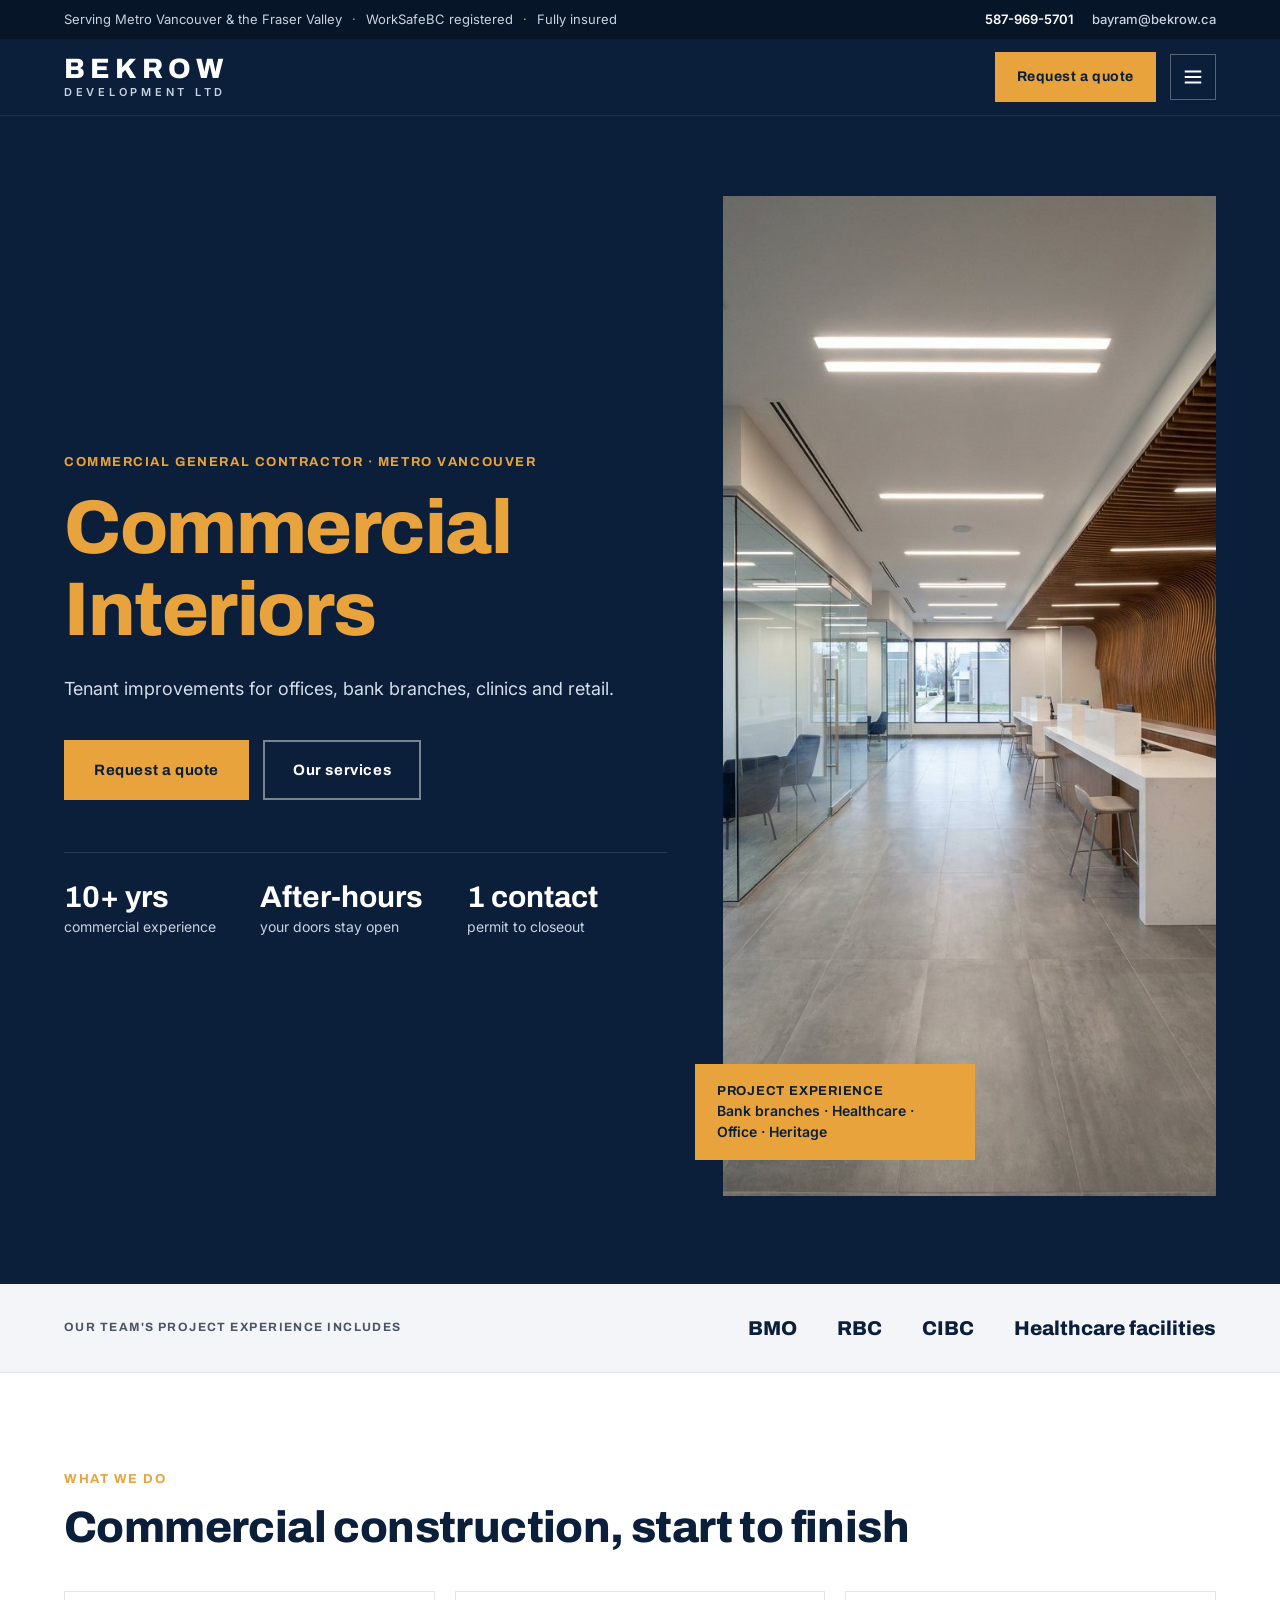
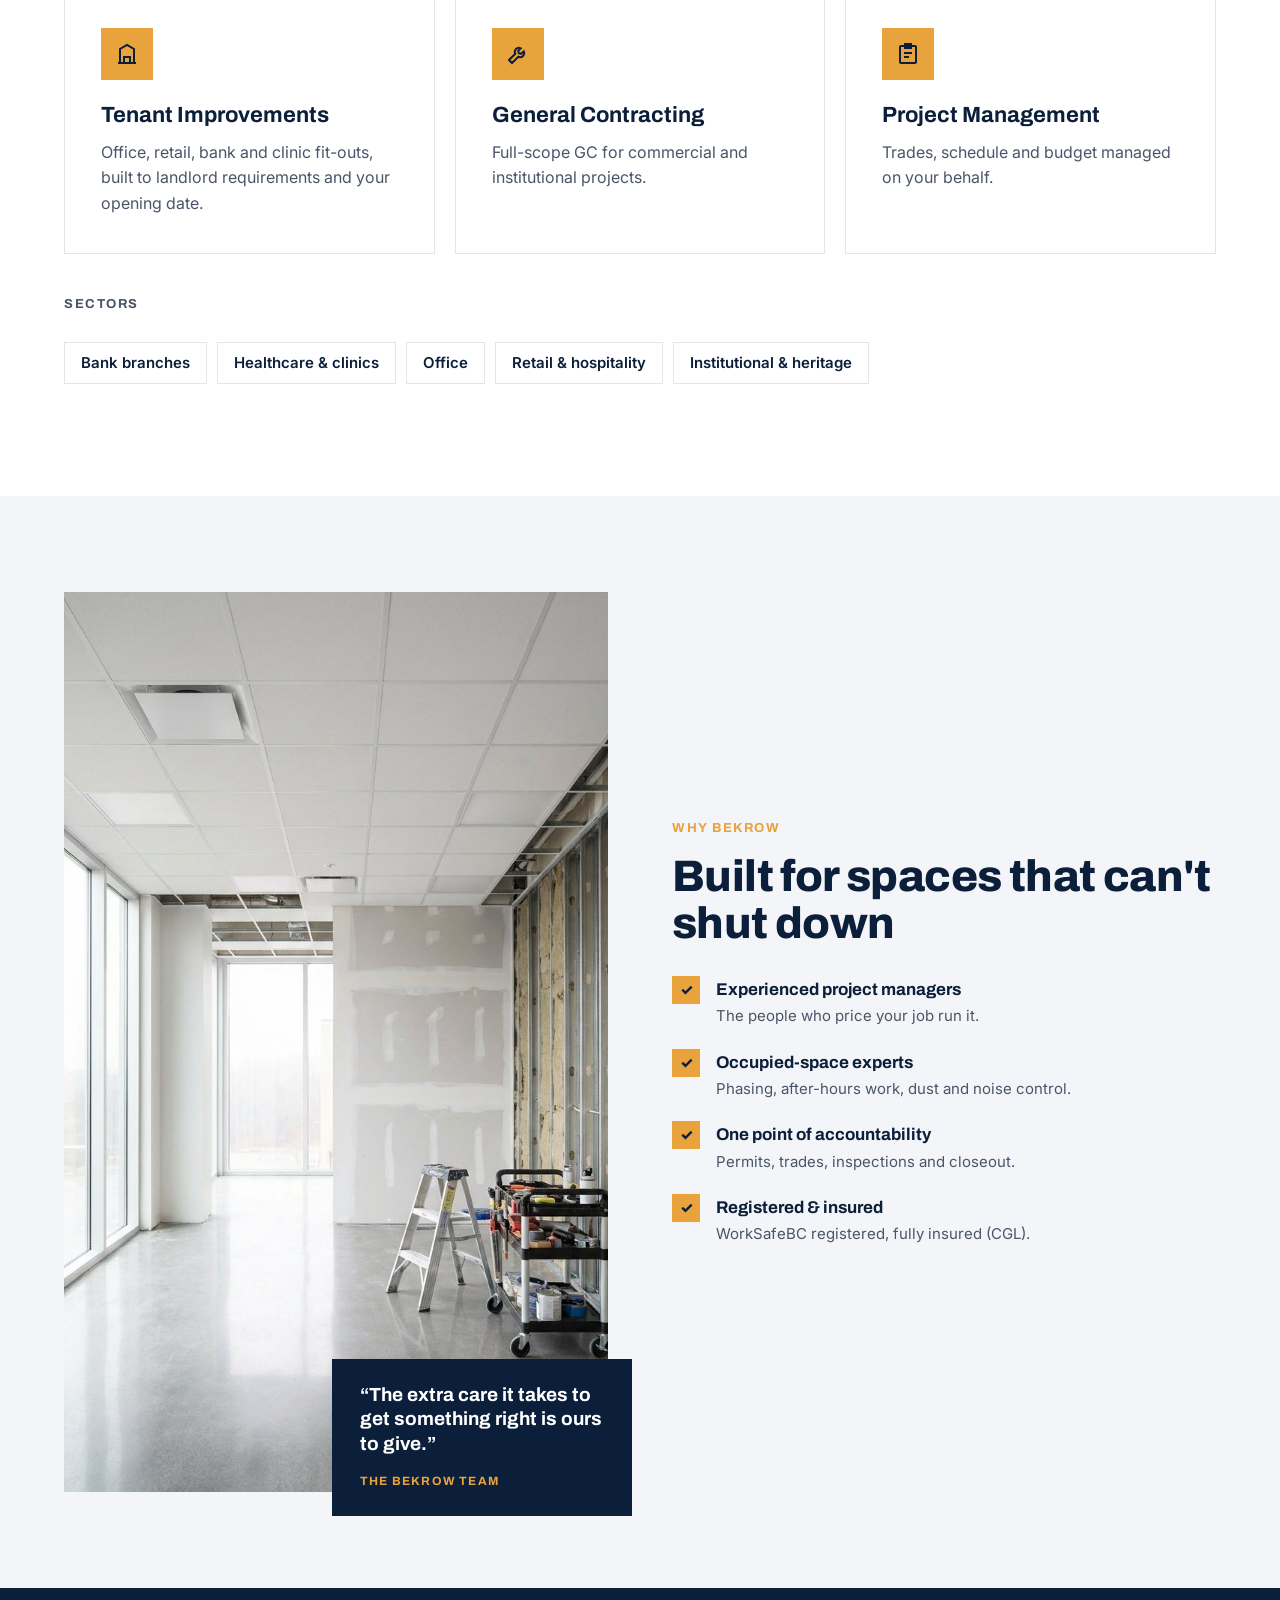
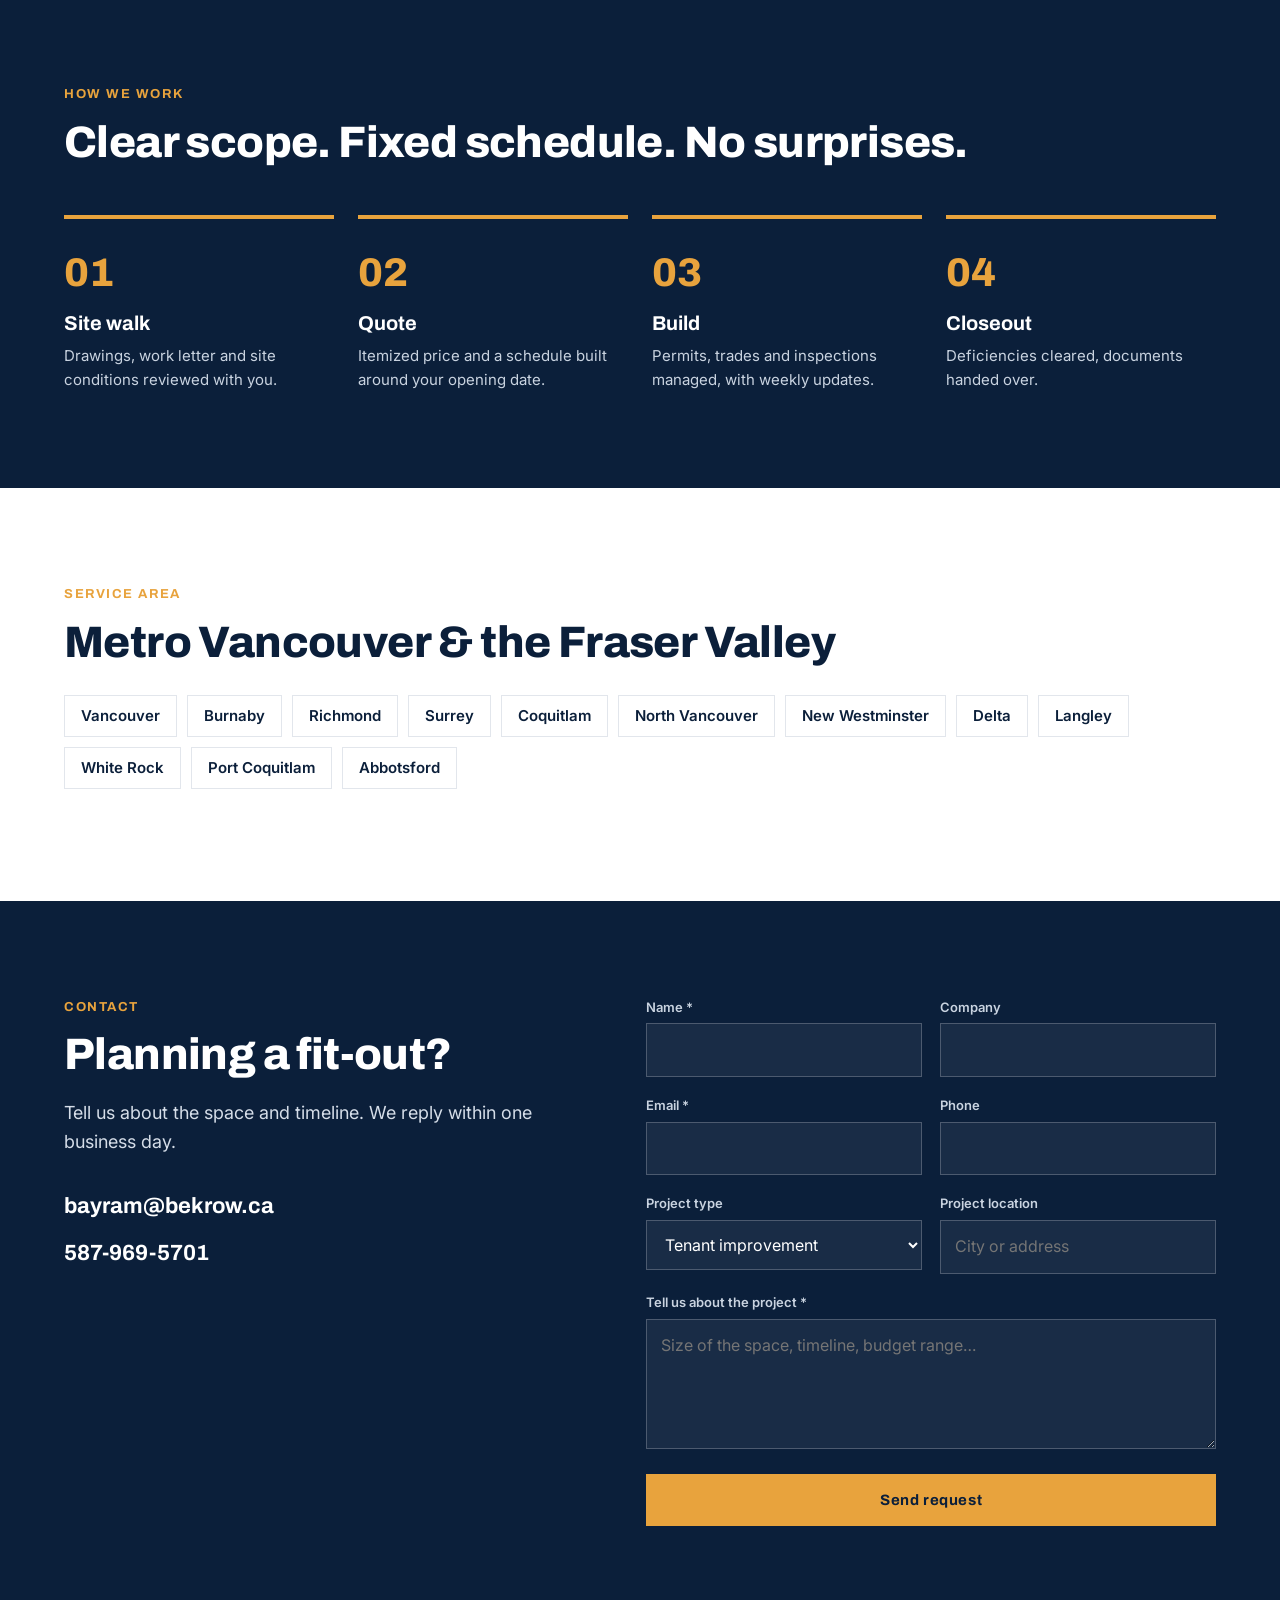
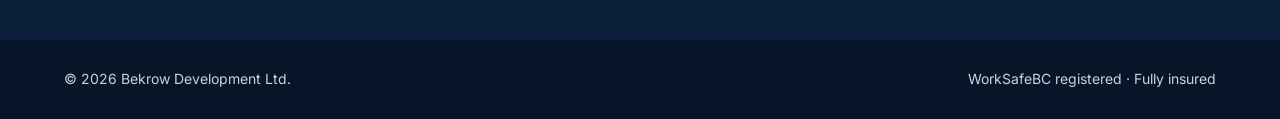
==== commit 6d06b190: "Split site into commercial main page and hidden residential page Main site is now commercial only wi" ====
--- a/index.html
+++ b/index.html
@@ -12,10 +12,11 @@
 <meta property="og:url" content="https://bekrow.ca/">
 <meta property="og:image" content="https://bekrow.ca/images/hero.jpg">
 <meta name="theme-color" content="#0B1F3A">
-<link rel="icon" href="favicon.svg" type="image/svg+xml">
+<link rel="icon" href="/favicon.svg" type="image/svg+xml">
 <link rel="preconnect" href="https://fonts.googleapis.com">
 <link rel="preconnect" href="https://fonts.gstatic.com" crossorigin>
 <link href="https://fonts.googleapis.com/css2?family=Archivo:wght@600;700;800&family=Inter:wght@400;500;600;700&display=swap" rel="stylesheet">
+<link rel="stylesheet" href="/style.css">
 <script type="application/ld+json">
 {
   "@context": "https://schema.org",
@@ -25,166 +26,11 @@
   "email": "bayram@bekrow.ca",
   "telephone": "+1-587-969-5701",
   "image": "https://bekrow.ca/images/hero.jpg",
-  "description": "Commercial tenant improvement and renovation general contractor serving Metro Vancouver and the Fraser Valley.",
+  "description": "Commercial tenant improvement general contractor serving Metro Vancouver and the Fraser Valley.",
   "areaServed": ["Vancouver","Burnaby","Richmond","Surrey","Coquitlam","North Vancouver","New Westminster","Delta","Langley","White Rock","Port Coquitlam","Abbotsford"],
   "address": {"@type": "PostalAddress", "addressRegion": "BC", "addressCountry": "CA"}
 }
 </script>
-<style>
-:root{--navy:#0B1F3A;--navy-2:#13305A;--deep:#071528;--amber:#E8A33D;--amber-2:#F2B755;--ink:#1A2433;--slate:#4A5568;--muted:#C9D3E0;--light:#F3F5F8;--line:#E2E6EC}
-*{box-sizing:border-box}
-html{scroll-behavior:smooth;scroll-padding-top:84px}
-body{margin:0;font-family:Inter,system-ui,-apple-system,Segoe UI,sans-serif;color:var(--ink);background:#fff;line-height:1.6;-webkit-font-smoothing:antialiased}
-img{max-width:100%;display:block}
-a{color:inherit}
-h1,h2,h3{font-family:Archivo,Inter,sans-serif;margin:0;line-height:1.08;color:var(--navy)}
-.wrap{max-width:1200px;margin:0 auto;padding:0 24px}
-.eyebrow{font-family:Archivo,sans-serif;font-weight:700;font-size:13px;letter-spacing:.12em;text-transform:uppercase;color:var(--amber);margin:0 0 14px}
-.h2{font-size:clamp(30px,4vw,44px);font-weight:800;letter-spacing:-.6px}
-.lead{font-size:18px;color:var(--slate);max-width:620px}
-section{padding:96px 0}
-.btn{display:inline-flex;align-items:center;justify-content:center;gap:8px;font-family:Archivo,sans-serif;font-weight:700;font-size:15px;letter-spacing:.04em;padding:16px 28px;text-decoration:none;border:2px solid transparent;cursor:pointer;transition:background .15s,border-color .15s}
-.btn-amber{background:var(--amber);color:var(--navy)}.btn-amber:hover{background:var(--amber-2)}
-.btn-ghost{border-color:rgba(255,255,255,.45);color:#fff}.btn-ghost:hover{background:rgba(255,255,255,.08)}
-
-/* top bar + header */
-.topbar{background:var(--deep);color:var(--muted);font-size:13px}
-.topbar .wrap{display:flex;flex-wrap:wrap;justify-content:space-between;gap:6px 24px;padding-top:9px;padding-bottom:9px}
-.topbar a{color:#fff;text-decoration:none;font-weight:600}
-.topbar span+span::before{content:"·";margin:0 10px;color:var(--amber)}
-header.site{position:sticky;top:0;z-index:50;background:var(--navy);border-bottom:1px solid rgba(255,255,255,.08)}
-header.site .wrap{display:flex;align-items:center;justify-content:space-between;height:76px}
-.logo{text-decoration:none;color:#fff;line-height:1}
-.logo b{display:block;font-family:Archivo,sans-serif;font-weight:800;font-size:28px;letter-spacing:.18em}
-.logo small{display:block;font-size:11px;letter-spacing:.34em;font-weight:600;margin-top:4px;color:var(--muted)}
-.hdr-actions{display:flex;align-items:center;gap:14px}
-.hdr-actions .btn{padding:12px 20px;font-size:14px}
-.burger{width:46px;height:46px;border:1px solid rgba(255,255,255,.3);background:transparent;color:#fff;display:inline-flex;align-items:center;justify-content:center;cursor:pointer}
-.menu{position:fixed;inset:0 auto 0 0;width:min(380px,88vw);background:var(--navy);z-index:60;transform:translateX(-100%);transition:transform .25s ease;padding:28px 32px;display:flex;flex-direction:column;box-shadow:20px 0 60px rgba(0,0,0,.3)}
-.menu.open{transform:none}
-.menu-close{align-self:flex-start;background:none;border:0;color:#fff;cursor:pointer;padding:6px;margin-bottom:28px}
-.menu a.item{color:#fff;text-decoration:none;font-family:Archivo,sans-serif;font-weight:700;font-size:24px;padding:14px 0;border-bottom:1px solid rgba(255,255,255,.1)}
-.menu a.item:hover{color:var(--amber)}
-.menu .btn{margin-top:28px}
-.scrim{position:fixed;inset:0;background:rgba(7,21,40,.5);z-index:55;opacity:0;pointer-events:none;transition:opacity .25s}
-.scrim.open{opacity:1;pointer-events:auto}
-
-/* hero */
-.hero{background:var(--navy);color:#fff;padding:80px 0 88px}
-.hero-grid{display:grid;grid-template-columns:minmax(0,1.1fr) minmax(0,.9fr);gap:56px;align-items:center}
-.hero h1{color:#fff;font-size:clamp(44px,6.4vw,76px);font-weight:800;letter-spacing:-1.5px}
-.hero h1 span{color:var(--amber)}
-.hero p.lead{color:#D5DDE8;margin:24px 0 36px}
-.hero .ctas{display:flex;flex-wrap:wrap;gap:14px}
-.stats{display:flex;flex-wrap:wrap;gap:16px 44px;margin-top:52px;padding-top:28px;border-top:1px solid rgba(255,255,255,.12)}
-.stats b{display:block;font-family:Archivo,sans-serif;font-size:30px;line-height:1.1}
-.stats span{font-size:14px;color:var(--muted)}
-.hero-img{position:relative}
-.hero-img img{width:100%;background:#13305A;aspect-ratio:4/5;object-fit:cover}
-.hero-badge{position:absolute;left:-28px;bottom:36px;background:var(--amber);color:var(--navy);padding:18px 22px;max-width:280px;font-weight:600;font-size:14px;line-height:1.45}
-.hero-badge b{display:block;font-family:Archivo,sans-serif;letter-spacing:.06em;font-size:13px}
-
-/* client strip */
-.strip{background:var(--light);padding:28px 0;border-bottom:1px solid var(--line)}
-.strip .wrap{display:flex;flex-wrap:wrap;align-items:center;justify-content:space-between;gap:12px 32px}
-.strip p{margin:0;font-family:Archivo,sans-serif;font-weight:700;font-size:12px;letter-spacing:.12em;color:var(--slate)}
-.strip ul{display:flex;flex-wrap:wrap;gap:10px 40px;list-style:none;margin:0;padding:0;font-family:Archivo,sans-serif;font-weight:800;font-size:20px;color:var(--navy)}
-
-/* services */
-.sec-head{display:grid;grid-template-columns:minmax(0,1fr) minmax(0,1fr);gap:24px 56px;align-items:end;margin-bottom:48px}
-.services{display:grid;grid-template-columns:repeat(3,1fr);gap:20px}
-.card{border:1px solid var(--line);padding:36px;background:#fff;transition:transform .2s,box-shadow .2s}
-.card:hover{transform:translateY(-3px);box-shadow:0 16px 36px rgba(11,31,58,.1)}
-.card .ico{width:52px;height:52px;background:var(--amber);display:flex;align-items:center;justify-content:center;margin-bottom:24px;color:var(--navy)}
-.card h3{font-size:22px;font-weight:700;margin-bottom:12px}
-.card p{margin:0;color:var(--slate)}
-.card.feature{grid-column:span 2;background:var(--navy);border-color:var(--navy);color:#D5DDE8}
-.card.feature h3{color:#fff;font-size:30px}
-.card.feature p{color:#D5DDE8;font-size:17px}
-.tags{margin-top:28px;font-family:Archivo,sans-serif;font-weight:700;font-size:13px;letter-spacing:.08em;color:var(--amber)}
-
-/* sectors */
-.sectors-bg{background:var(--light)}
-.sectors{display:grid;grid-template-columns:repeat(3,1fr);gap:20px}
-.sector{background:#fff;border:1px solid var(--line);padding:30px}
-.sector i{font-style:normal;font-family:Archivo,sans-serif;font-weight:700;color:var(--amber);font-size:14px}
-.sector h3{font-size:20px;font-weight:700;margin:10px 0 8px}
-.sector p{margin:0;color:var(--slate);font-size:15px}
-
-/* about */
-.about-grid{display:grid;grid-template-columns:minmax(0,1fr) minmax(0,1fr);gap:64px;align-items:center}
-.about-img{position:relative}
-.about-img img{width:100%;background:var(--light);aspect-ratio:1/1;object-fit:cover}
-.quote{position:absolute;right:-24px;bottom:-24px;background:var(--navy);color:#fff;padding:24px 28px;max-width:300px}
-.quote p{margin:0 0 10px;font-family:Archivo,sans-serif;font-weight:700;font-size:19px;line-height:1.3}
-.quote span{font-family:Archivo,sans-serif;font-weight:700;font-size:12px;letter-spacing:.1em;color:var(--amber)}
-.checks{list-style:none;padding:0;margin:28px 0 0}
-.checks li{display:grid;grid-template-columns:30px 1fr;gap:14px;margin-bottom:20px}
-.checks .tick{width:28px;height:28px;background:var(--amber);color:var(--navy);display:flex;align-items:center;justify-content:center;font-weight:800}
-.checks b{display:block;font-family:Archivo,sans-serif;color:var(--navy);font-size:17px}
-.checks span{color:var(--slate);font-size:15px}
-.about-more{margin-top:56px;padding-top:36px;border-top:1px solid var(--line);display:grid;grid-template-columns:minmax(0,1fr) minmax(0,2fr);gap:24px 56px}
-.about-more h3{font-size:24px}
-.about-more p{margin:0 0 12px;color:var(--slate)}
-.creds{display:flex;flex-wrap:wrap;gap:8px 10px;margin-top:16px}
-.creds span{background:var(--light);border:1px solid var(--line);padding:6px 12px;font-size:13px;font-weight:600;color:var(--navy)}
-
-/* process */
-.process{background:var(--navy);color:#fff}
-.process h2{color:#fff}
-.steps{display:grid;grid-template-columns:repeat(4,1fr);gap:24px;margin-top:48px}
-.step{border-top:4px solid var(--amber);padding-top:22px}
-.step i{font-style:normal;font-family:Archivo,sans-serif;font-weight:800;font-size:40px;color:var(--amber)}
-.step h3{color:#fff;font-size:20px;margin:8px 0 10px}
-.step p{margin:0;color:var(--muted);font-size:15px}
-
-/* area */
-.cities{display:flex;flex-wrap:wrap;gap:10px;margin-top:28px;padding:0;list-style:none}
-.cities li{border:1px solid var(--line);padding:8px 16px;font-weight:600;color:var(--navy);font-size:15px}
-
-/* contact */
-.contact{background:var(--navy);color:#fff}
-.contact-grid{display:grid;grid-template-columns:minmax(0,1fr) minmax(0,1.1fr);gap:64px}
-.contact h2{color:#fff}
-.contact .lead{color:#D5DDE8;margin:20px 0 32px}
-.contact-lines a{display:block;color:#fff;text-decoration:none;font-family:Archivo,sans-serif;font-weight:700;font-size:22px;margin-bottom:12px}
-.contact-lines a:hover{color:var(--amber)}
-form{display:grid;grid-template-columns:1fr 1fr;gap:18px}
-form .full{grid-column:1/-1}
-label{display:block;font-size:13px;font-weight:600;color:var(--muted);margin-bottom:6px}
-input,select,textarea{width:100%;font:inherit;font-size:16px;color:#fff;background:rgba(255,255,255,.06);border:1px solid rgba(255,255,255,.22);padding:13px 14px;border-radius:0}
-select option{color:var(--ink)}
-textarea{min-height:130px;resize:vertical}
-input:focus,select:focus,textarea:focus{outline:2px solid var(--amber);outline-offset:1px}
-.form-note{font-size:14px;color:var(--muted);margin:0}
-.form-status{font-weight:600}
-.hp{position:absolute;left:-5000px}
-
-footer{background:var(--deep);color:var(--muted);font-size:14px;padding:28px 0}
-footer .wrap{display:flex;flex-wrap:wrap;gap:8px 24px;justify-content:space-between}
-
-@media (max-width:900px){
-  section{padding:68px 0}
-  .hero{padding:56px 0 64px}
-  .hero-grid,.about-grid,.contact-grid,.sec-head,.about-more{grid-template-columns:minmax(0,1fr)}
-  .hero-grid{gap:40px}
-  .hero-badge{left:12px;bottom:12px}
-  .services,.sectors{grid-template-columns:minmax(0,1fr)}
-  .services .card{grid-column:auto!important}
-  .card.feature{grid-column:auto}
-  .steps{grid-template-columns:1fr 1fr}
-  .quote{right:12px;bottom:-20px;max-width:260px}
-  .about-grid{gap:56px}
-  .hdr-actions .btn{display:none}
-  .topbar .hide-sm{display:none}
-}
-@media (max-width:560px){
-  .steps{grid-template-columns:1fr}
-  form{grid-template-columns:1fr}
-  .stats{gap:16px 28px}
-  .logo b{font-size:24px}
-}
-</style>
 </head>
 <body>
 
@@ -209,8 +55,8 @@
     <svg width="26" height="26" viewBox="0 0 24 24" fill="none" stroke="currentColor" stroke-width="2"><path d="M6 6l12 12M18 6L6 18"/></svg>
   </button>
   <a class="item" href="#services" data-close>Services</a>
-  <a class="item" href="#about" data-close>About Us</a>
-  <a class="item" href="#contact" data-close>Contact Us</a>
+  <a class="item" href="#about" data-close>About</a>
+  <a class="item" href="#contact" data-close>Contact</a>
   <a class="btn btn-amber" href="#contact" data-close>Request a quote</a>
 </nav>
 
@@ -221,19 +67,19 @@
     <div>
       <p class="eyebrow">Commercial general contractor · Metro Vancouver</p>
       <h1><span>Commercial Interiors</span></h1>
-      <p class="lead">Tenant improvements for offices, bank branches, clinics and retail across Metro Vancouver and the Fraser Valley. Delivered by a team with years of occupied-space experience for Canada's largest banks and healthcare operators.</p>
+      <p class="lead">Tenant improvements for offices, bank branches, clinics and retail.</p>
       <div class="ctas">
         <a class="btn btn-amber" href="#contact">Request a quote</a>
         <a class="btn btn-ghost" href="#services">Our services</a>
       </div>
       <div class="stats">
-        <div><b>10+ yrs</b><span>on complex commercial sites</span></div>
-        <div><b>After-hours</b><span>phased work, doors stay open</span></div>
+        <div><b>10+ yrs</b><span>commercial experience</span></div>
+        <div><b>After-hours</b><span>your doors stay open</span></div>
         <div><b>1 contact</b><span>permit to closeout</span></div>
       </div>
     </div>
     <div class="hero-img">
-      <img src="images/hero.jpg" alt="Completed bank branch interior with glass meeting rooms and wood feature wall" width="800" height="1000" fetchpriority="high">
+      <img src="/images/hero.jpg" alt="Completed bank branch interior with glass meeting rooms and wood feature wall" width="800" height="1000" fetchpriority="high">
       <div class="hero-badge"><b>PROJECT EXPERIENCE</b>Bank branches · Healthcare · Office · Heritage</div>
     </div>
   </div>
@@ -246,76 +92,48 @@
 
 <section id="services">
   <div class="wrap">
-    <div class="sec-head">
-      <div><p class="eyebrow">What we do</p><h2 class="h2">Commercial first. Done properly, start to finish.</h2></div>
-      <p class="lead">Tenant improvements are our core. We also take on general contracting, project management and select residential renovations.</p>
-    </div>
+    <p class="eyebrow">What we do</p>
+    <h2 class="h2" style="margin-bottom:40px">Commercial construction, start to finish</h2>
     <div class="services">
-      <div class="card feature">
+      <div class="card">
         <div class="ico"><svg width="24" height="24" viewBox="0 0 24 24" fill="none" stroke="currentColor" stroke-width="2"><path d="M3 21h18M5 21V7l7-4 7 4v14M9 21v-6h6v6"/></svg></div>
-        <h3>Commercial Tenant Improvements</h3>
-        <p>Office, retail, bank branch, healthcare and hospitality fit-outs. Demolition, framing, drywall and ceilings, mechanical and electrical coordination, millwork and finishes, built to landlord requirements and hard opening dates.</p>
-        <div class="tags">OCCUPIED SPACES · AFTER-HOURS · LANDLORD WORK LETTERS</div>
+        <h3>Tenant Improvements</h3>
+        <p>Office, retail, bank and clinic fit-outs, built to landlord requirements and your opening date.</p>
       </div>
       <div class="card">
         <div class="ico"><svg width="24" height="24" viewBox="0 0 24 24" fill="none" stroke="currentColor" stroke-width="2"><path d="M14.7 6.3a4 4 0 0 0-5.4 5.4L3 18l3 3 6.3-6.3a4 4 0 0 0 5.4-5.4l-2.5 2.5-2.4-.6-.6-2.4z"/></svg></div>
         <h3>General Contracting</h3>
-        <p>Full-scope GC for commercial and institutional projects. We self-perform where it counts and coordinate trusted subtrades for the rest.</p>
+        <p>Full-scope GC for commercial and institutional projects.</p>
       </div>
       <div class="card">
         <div class="ico"><svg width="24" height="24" viewBox="0 0 24 24" fill="none" stroke="currentColor" stroke-width="2"><rect x="4" y="4" width="16" height="17" rx="1"/><path d="M9 2h6v4H9zM8 11h8M8 15h5"/></svg></div>
         <h3>Project Management</h3>
-        <p>Owner's representative or construction manager: trades, schedule, budget and your interests protected on site.</p>
-      </div>
-      <div class="card" style="grid-column:span 2">
-        <div class="ico"><svg width="24" height="24" viewBox="0 0 24 24" fill="none" stroke="currentColor" stroke-width="2"><path d="M3 11l9-7 9 7M5 10v10h14V10"/></svg></div>
-        <h3>Residential Renovation</h3>
-        <p>Kitchens, bathrooms and whole-home renovations, run to a commercial standard of scheduling and finish.</p>
-      </div>
-    </div>
-  </div>
-</section>
-
-<section class="sectors-bg" id="sectors">
-  <div class="wrap">
-    <div class="sec-head">
-      <div><p class="eyebrow">Sectors</p><h2 class="h2">Built for spaces that can't afford mistakes</h2></div>
-    </div>
-    <div class="sectors">
-      <div class="sector"><i>01</i><h3>Financial institutions</h3><p>Branch renovations with security, vault and after-hours constraints.</p></div>
-      <div class="sector"><i>02</i><h3>Healthcare &amp; clinics</h3><p>Medical, dental and wellness fit-outs around infection control and inspections.</p></div>
-      <div class="sector"><i>03</i><h3>Office</h3><p>Open plan, private offices and meeting rooms, delivered to a move-in date.</p></div>
-      <div class="sector"><i>04</i><h3>Retail &amp; hospitality</h3><p>Branded build-outs for franchises and storefronts with fixed opening days.</p></div>
-      <div class="sector"><i>05</i><h3>Institutional &amp; heritage</h3><p>Public-sector documentation standards and careful work on older buildings.</p></div>
-      <div class="sector"><i>06</i><h3>Residential</h3><p>Select high-end renovations for homeowners who want it run properly.</p></div>
-    </div>
-  </div>
-</section>
-
-<section id="about">
+        <p>Trades, schedule and budget managed on your behalf.</p>
+      </div>
+    </div>
+    <p class="sub">Sectors</p>
+    <ul class="chips">
+      <li>Bank branches</li><li>Healthcare &amp; clinics</li><li>Office</li><li>Retail &amp; hospitality</li><li>Institutional &amp; heritage</li>
+    </ul>
+  </div>
+</section>
+
+<section class="alt" id="about">
   <div class="wrap">
     <div class="about-grid">
       <div class="about-img">
-        <img src="images/about.jpg" alt="Commercial interior under construction with steel stud framing and ceiling grid" width="900" height="900" loading="lazy">
+        <img src="/images/about.jpg" alt="Commercial interior under construction with steel stud framing and ceiling grid" width="900" height="900" loading="lazy">
         <div class="quote"><p>“The extra care it takes to get something right is ours to give.”</p><span>THE BEKROW TEAM</span></div>
       </div>
       <div>
-        <p class="eyebrow">About Bekrow</p>
-        <h2 class="h2">Why Bekrow for your build?</h2>
-        <p class="lead" style="margin-top:20px">Our team has delivered bank branch renovations and healthcare projects across Canada where downtime wasn't an option, backed by formal training in construction management and project management. We bring that standard to every job, big or small.</p>
+        <p class="eyebrow">Why Bekrow</p>
+        <h2 class="h2">Built for spaces that can't shut down</h2>
         <ul class="checks">
-          <li><span class="tick">✓</span><div><b>Led by experienced project managers</b><span>The people who scope and price your job are the people running it.</span></div></li>
-          <li><span class="tick">✓</span><div><b>Built for occupied spaces</b><span>Phasing, after-hours work, dust and noise control.</span></div></li>
-          <li><span class="tick">✓</span><div><b>One point of accountability</b><span>Permits, trades, inspections, deficiencies and closeout.</span></div></li>
+          <li><span class="tick">✓</span><div><b>Experienced project managers</b><span>The people who price your job run it.</span></div></li>
+          <li><span class="tick">✓</span><div><b>Occupied-space experts</b><span>Phasing, after-hours work, dust and noise control.</span></div></li>
+          <li><span class="tick">✓</span><div><b>One point of accountability</b><span>Permits, trades, inspections and closeout.</span></div></li>
+          <li><span class="tick">✓</span><div><b>Registered &amp; insured</b><span>WorkSafeBC registered, fully insured (CGL).</span></div></li>
         </ul>
-      </div>
-    </div>
-    <div class="about-more">
-      <h3>Bekrow Development Ltd.</h3>
-      <div>
-        <p>Bekrow is a Metro Vancouver general contractor focused on commercial tenant improvements, with select residential renovation work.</p>
-        <p>Every contractor says they care about quality. The real question is what happens when caring costs something: time, money, a difficult conversation with a subtrade. We don't cut corners to protect a margin, and we don't go quiet when problems come up.</p>
-        <div class="creds"><span>WorkSafeBC registered</span><span>Fully insured (CGL)</span><span>Metro Vancouver &amp; Fraser Valley</span></div>
       </div>
     </div>
   </div>
@@ -326,10 +144,10 @@
     <p class="eyebrow">How we work</p>
     <h2 class="h2">Clear scope. Fixed schedule. No surprises.</h2>
     <div class="steps">
-      <div class="step"><i>01</i><h3>Site walk &amp; scope</h3><p>We review drawings, the landlord work letter and site conditions with you.</p></div>
-      <div class="step"><i>02</i><h3>Pricing &amp; schedule</h3><p>An itemized quote and a realistic schedule built around your opening date.</p></div>
-      <div class="step"><i>03</i><h3>Build</h3><p>Permits, trades and inspections managed on site, with weekly updates.</p></div>
-      <div class="step"><i>04</i><h3>Closeout</h3><p>Deficiencies cleared, documents handed over, keys in your hand.</p></div>
+      <div class="step"><i>01</i><h3>Site walk</h3><p>Drawings, work letter and site conditions reviewed with you.</p></div>
+      <div class="step"><i>02</i><h3>Quote</h3><p>Itemized price and a schedule built around your opening date.</p></div>
+      <div class="step"><i>03</i><h3>Build</h3><p>Permits, trades and inspections managed, with weekly updates.</p></div>
+      <div class="step"><i>04</i><h3>Closeout</h3><p>Deficiencies cleared, documents handed over.</p></div>
     </div>
   </div>
 </section>
@@ -338,8 +156,7 @@
   <div class="wrap">
     <p class="eyebrow">Service area</p>
     <h2 class="h2">Metro Vancouver &amp; the Fraser Valley</h2>
-    <p class="lead" style="margin-top:16px">Commercial tenant improvement and renovation projects across the Lower Mainland. Larger commercial work considered across BC.</p>
-    <ul class="cities">
+    <ul class="chips">
       <li>Vancouver</li><li>Burnaby</li><li>Richmond</li><li>Surrey</li><li>Coquitlam</li><li>North Vancouver</li><li>New Westminster</li><li>Delta</li><li>Langley</li><li>White Rock</li><li>Port Coquitlam</li><li>Abbotsford</li>
     </ul>
   </div>
@@ -349,14 +166,14 @@
   <div class="wrap contact-grid">
     <div>
       <p class="eyebrow">Contact</p>
-      <h2 class="h2">Planning a fit-out or renovation?</h2>
-      <p class="lead">Tell us about the space, timeline and budget. You'll hear back from our project team within one business day.</p>
+      <h2 class="h2">Planning a fit-out?</h2>
+      <p class="lead">Tell us about the space and timeline. We reply within one business day.</p>
       <div class="contact-lines">
         <a href="mailto:bayram@bekrow.ca">bayram@bekrow.ca</a>
         <a href="tel:+15879695701">587-969-5701</a>
       </div>
     </div>
-    <form id="quote-form" novalidate>
+    <form id="quote-form" data-subject="New commercial quote request from bekrow.ca" novalidate>
       <input type="checkbox" name="botcheck" class="hp" tabindex="-1" autocomplete="off" aria-hidden="true">
       <div><label for="f-name">Name *</label><input id="f-name" name="name" autocomplete="name" required></div>
       <div><label for="f-company">Company</label><input id="f-company" name="company" autocomplete="organization"></div>
@@ -364,10 +181,10 @@
       <div><label for="f-phone">Phone</label><input id="f-phone" name="phone" type="tel" autocomplete="tel"></div>
       <div><label for="f-type">Project type</label>
         <select id="f-type" name="project_type">
-          <option>Commercial tenant improvement</option><option>General contracting</option><option>Project management</option><option>Residential renovation</option><option>Other</option>
+          <option>Tenant improvement</option><option>General contracting</option><option>Project management</option><option>Other</option>
         </select></div>
       <div><label for="f-loc">Project location</label><input id="f-loc" name="location" placeholder="City or address"></div>
-      <div class="full"><label for="f-msg">Tell us about the project *</label><textarea id="f-msg" name="message" required placeholder="Size of the space, timeline, budget range, drawings available…"></textarea></div>
+      <div class="full"><label for="f-msg">Tell us about the project *</label><textarea id="f-msg" name="message" required placeholder="Size of the space, timeline, budget range…"></textarea></div>
       <div class="full"><button class="btn btn-amber" type="submit" style="width:100%">Send request</button></div>
       <p class="form-note full form-status" role="status" aria-live="polite"></p>
     </form>
@@ -378,52 +195,9 @@
 
 <footer><div class="wrap">
   <span>© <span id="yr">2026</span> Bekrow Development Ltd.</span>
-  <span>WorkSafeBC registered · Fully insured · Metro Vancouver &amp; Fraser Valley</span>
+  <span>WorkSafeBC registered · Fully insured</span>
 </div></footer>
 
-<script>
-// Web3Forms access key. Leave empty to fall back to opening the visitor's email app.
-const FORM_KEY = "609d2eac-eb89-4d78-970a-8047b0c5743f";
-
-document.getElementById('yr').textContent = new Date().getFullYear();
-
-// Menu
-const menu = document.getElementById('menu'), scrim = document.querySelector('.scrim'), burger = document.querySelector('.burger');
-function setMenu(open){
-  menu.classList.toggle('open', open); scrim.classList.toggle('open', open);
-  menu.setAttribute('aria-hidden', String(!open)); burger.setAttribute('aria-expanded', String(open));
-  if (open) menu.querySelector('a').focus();
-}
-burger.addEventListener('click', () => setMenu(true));
-document.querySelectorAll('[data-close]').forEach(el => el.addEventListener('click', () => setMenu(false)));
-document.addEventListener('keydown', e => { if (e.key === 'Escape') setMenu(false); });
-
-// Quote form
-const form = document.getElementById('quote-form'), status = form.querySelector('.form-status');
-form.addEventListener('submit', async e => {
-  e.preventDefault();
-  if (!form.reportValidity()) return;
-  const data = Object.fromEntries(new FormData(form));
-  if (data.botcheck) return;
-  if (!FORM_KEY) {
-    const body = `Name: ${data.name}\nCompany: ${data.company}\nEmail: ${data.email}\nPhone: ${data.phone}\nProject type: ${data.project_type}\nLocation: ${data.location}\n\n${data.message}`;
-    location.href = 'mailto:bayram@bekrow.ca?subject=' + encodeURIComponent('Quote request: ' + data.project_type) + '&body=' + encodeURIComponent(body);
-    status.textContent = 'Your email app should open with the details filled in. If it does not, email bayram@bekrow.ca directly.';
-    return;
-  }
-  status.textContent = 'Sending…';
-  try {
-    const res = await fetch('https://api.web3forms.com/submit', {
-      method: 'POST', headers: {'Content-Type': 'application/json', Accept: 'application/json'},
-      body: JSON.stringify({...data, access_key: FORM_KEY, subject: 'New quote request from bekrow.ca', from_name: 'bekrow.ca'})
-    });
-    const json = await res.json();
-    if (json.success) { form.reset(); status.textContent = "Thanks. We've got your request and will be in touch within one business day."; }
-    else throw new Error(json.message);
-  } catch (err) {
-    status.textContent = 'Something went wrong sending the form. Please email bayram@bekrow.ca or call 587-969-5701.';
-  }
-});
-</script>
+<script src="/site.js"></script>
 </body>
 </html>
--- a/style.css
+++ b/style.css
@@ -0,0 +1,145 @@
+:root{--navy:#0B1F3A;--navy-2:#13305A;--deep:#071528;--amber:#E8A33D;--amber-2:#F2B755;--ink:#1A2433;--slate:#4A5568;--muted:#C9D3E0;--light:#F3F5F8;--line:#E2E6EC}
+*{box-sizing:border-box}
+html{scroll-behavior:smooth;scroll-padding-top:84px}
+body{margin:0;font-family:Inter,system-ui,-apple-system,Segoe UI,sans-serif;color:var(--ink);background:#fff;line-height:1.6;-webkit-font-smoothing:antialiased}
+img{max-width:100%;display:block}
+a{color:inherit}
+h1,h2,h3{font-family:Archivo,Inter,sans-serif;margin:0;line-height:1.08;color:var(--navy)}
+.wrap{max-width:1200px;margin:0 auto;padding:0 24px}
+.eyebrow{font-family:Archivo,sans-serif;font-weight:700;font-size:13px;letter-spacing:.12em;text-transform:uppercase;color:var(--amber);margin:0 0 14px}
+.h2{font-size:clamp(30px,4vw,44px);font-weight:800;letter-spacing:-.6px}
+.lead{font-size:18px;color:var(--slate);max-width:620px}
+section{padding:96px 0}
+.btn{display:inline-flex;align-items:center;justify-content:center;gap:8px;font-family:Archivo,sans-serif;font-weight:700;font-size:15px;letter-spacing:.04em;padding:16px 28px;text-decoration:none;border:2px solid transparent;cursor:pointer;transition:background .15s,border-color .15s}
+.btn-amber{background:var(--amber);color:var(--navy)}.btn-amber:hover{background:var(--amber-2)}
+.btn-ghost{border-color:rgba(255,255,255,.45);color:#fff}.btn-ghost:hover{background:rgba(255,255,255,.08)}
+
+/* top bar + header */
+.topbar{background:var(--deep);color:var(--muted);font-size:13px}
+.topbar .wrap{display:flex;flex-wrap:wrap;justify-content:space-between;gap:6px 24px;padding-top:9px;padding-bottom:9px}
+.topbar a{color:#fff;text-decoration:none;font-weight:600}
+.topbar span+span::before{content:"·";margin:0 10px;color:var(--amber)}
+header.site{position:sticky;top:0;z-index:50;background:var(--navy);border-bottom:1px solid rgba(255,255,255,.08)}
+header.site .wrap{display:flex;align-items:center;justify-content:space-between;height:76px}
+.logo{text-decoration:none;color:#fff;line-height:1}
+.logo b{display:block;font-family:Archivo,sans-serif;font-weight:800;font-size:28px;letter-spacing:.18em}
+.logo small{display:block;font-size:11px;letter-spacing:.34em;font-weight:600;margin-top:4px;color:var(--muted)}
+.hdr-actions{display:flex;align-items:center;gap:14px}
+.hdr-actions .btn{padding:12px 20px;font-size:14px}
+.burger{width:46px;height:46px;border:1px solid rgba(255,255,255,.3);background:transparent;color:#fff;display:inline-flex;align-items:center;justify-content:center;cursor:pointer}
+.menu{position:fixed;inset:0 auto 0 0;width:min(380px,88vw);background:var(--navy);z-index:60;transform:translateX(-100%);transition:transform .25s ease;padding:28px 32px;display:flex;flex-direction:column}
+.menu.open{transform:none;box-shadow:20px 0 60px rgba(0,0,0,.3)}
+.menu-close{align-self:flex-start;background:none;border:0;color:#fff;cursor:pointer;padding:6px;margin-bottom:28px}
+.menu a.item{color:#fff;text-decoration:none;font-family:Archivo,sans-serif;font-weight:700;font-size:24px;padding:14px 0;border-bottom:1px solid rgba(255,255,255,.1)}
+.menu a.item:hover{color:var(--amber)}
+.menu .btn{margin-top:28px}
+.scrim{position:fixed;inset:0;background:rgba(7,21,40,.5);z-index:55;opacity:0;pointer-events:none;transition:opacity .25s}
+.scrim.open{opacity:1;pointer-events:auto}
+
+/* hero */
+.hero{background:var(--navy);color:#fff;padding:80px 0 88px}
+.hero-grid{display:grid;grid-template-columns:minmax(0,1.1fr) minmax(0,.9fr);gap:56px;align-items:center}
+.hero h1{color:#fff;font-size:clamp(44px,6.4vw,76px);font-weight:800;letter-spacing:-1.5px}
+.hero h1 span{color:var(--amber)}
+.hero p.lead{color:#D5DDE8;margin:24px 0 36px}
+.hero .ctas{display:flex;flex-wrap:wrap;gap:14px}
+.stats{display:flex;flex-wrap:wrap;gap:16px 44px;margin-top:52px;padding-top:28px;border-top:1px solid rgba(255,255,255,.12)}
+.stats b{display:block;font-family:Archivo,sans-serif;font-size:30px;line-height:1.1}
+.stats span{font-size:14px;color:var(--muted)}
+.hero-img{position:relative}
+.hero-img img{width:100%;background:#13305A;aspect-ratio:4/5;object-fit:cover}
+.hero-badge{position:absolute;left:-28px;bottom:36px;background:var(--amber);color:var(--navy);padding:18px 22px;max-width:280px;font-weight:600;font-size:14px;line-height:1.45}
+.hero-badge b{display:block;font-family:Archivo,sans-serif;letter-spacing:.06em;font-size:13px}
+
+.hero.solo{padding:96px 0 104px}
+.hero.solo .wrap>div{max-width:760px}
+
+/* client strip */
+.strip{background:var(--light);padding:28px 0;border-bottom:1px solid var(--line)}
+.strip .wrap{display:flex;flex-wrap:wrap;align-items:center;justify-content:space-between;gap:12px 32px}
+.strip p{margin:0;font-family:Archivo,sans-serif;font-weight:700;font-size:12px;letter-spacing:.12em;color:var(--slate)}
+.strip ul{display:flex;flex-wrap:wrap;gap:10px 40px;list-style:none;margin:0;padding:0;font-family:Archivo,sans-serif;font-weight:800;font-size:20px;color:var(--navy)}
+
+/* services */
+.sec-head{display:grid;grid-template-columns:minmax(0,1fr) minmax(0,1fr);gap:24px 56px;align-items:end;margin-bottom:48px}
+.services{display:grid;grid-template-columns:repeat(3,1fr);gap:20px}
+.card{border:1px solid var(--line);padding:36px;background:#fff;transition:transform .2s,box-shadow .2s}
+.card:hover{transform:translateY(-3px);box-shadow:0 16px 36px rgba(11,31,58,.1)}
+.card .ico{width:52px;height:52px;background:var(--amber);display:flex;align-items:center;justify-content:center;margin-bottom:24px;color:var(--navy)}
+.card h3{font-size:22px;font-weight:700;margin-bottom:12px}
+.card p{margin:0;color:var(--slate)}
+.card.dark{grid-column:span 2;background:var(--navy);border-color:var(--navy);color:#D5DDE8}
+.card.dark h3{color:#fff;font-size:30px}
+.card.dark p{color:#D5DDE8;font-size:17px}
+.tags{margin-top:28px;font-family:Archivo,sans-serif;font-weight:700;font-size:13px;letter-spacing:.08em;color:var(--amber)}
+
+
+/* about */
+.about-grid{display:grid;grid-template-columns:minmax(0,1fr) minmax(0,1fr);gap:64px;align-items:center}
+.about-img{position:relative}
+.about-img img{width:100%;background:var(--light);aspect-ratio:1/1;object-fit:cover}
+.quote{position:absolute;right:-24px;bottom:-24px;background:var(--navy);color:#fff;padding:24px 28px;max-width:300px}
+.quote p{margin:0 0 10px;font-family:Archivo,sans-serif;font-weight:700;font-size:19px;line-height:1.3}
+.quote span{font-family:Archivo,sans-serif;font-weight:700;font-size:12px;letter-spacing:.1em;color:var(--amber)}
+.checks{list-style:none;padding:0;margin:28px 0 0}
+.checks li{display:grid;grid-template-columns:30px 1fr;gap:14px;margin-bottom:20px}
+.checks .tick{width:28px;height:28px;background:var(--amber);color:var(--navy);display:flex;align-items:center;justify-content:center;font-weight:800}
+.checks b{display:block;font-family:Archivo,sans-serif;color:var(--navy);font-size:17px}
+.checks span{color:var(--slate);font-size:15px}
+
+/* process */
+.process{background:var(--navy);color:#fff}
+.process h2{color:#fff}
+.steps{display:grid;grid-template-columns:repeat(4,1fr);gap:24px;margin-top:48px}
+.step{border-top:4px solid var(--amber);padding-top:22px}
+.step i{font-style:normal;font-family:Archivo,sans-serif;font-weight:800;font-size:40px;color:var(--amber)}
+.step h3{color:#fff;font-size:20px;margin:8px 0 10px}
+.step p{margin:0;color:var(--muted);font-size:15px}
+
+.alt{background:var(--light)}
+.sub{margin:40px 0 0;font-family:Archivo,sans-serif;font-weight:700;font-size:13px;letter-spacing:.12em;text-transform:uppercase;color:var(--slate)}
+
+/* area */
+.chips{display:flex;flex-wrap:wrap;gap:10px;margin-top:28px;padding:0;list-style:none}
+.chips li{border:1px solid var(--line);padding:8px 16px;font-weight:600;color:var(--navy);font-size:15px}
+
+/* contact */
+.contact{background:var(--navy);color:#fff}
+.contact-grid{display:grid;grid-template-columns:minmax(0,1fr) minmax(0,1.1fr);gap:64px}
+.contact h2{color:#fff}
+.contact .lead{color:#D5DDE8;margin:20px 0 32px}
+.contact-lines a{display:block;color:#fff;text-decoration:none;font-family:Archivo,sans-serif;font-weight:700;font-size:22px;margin-bottom:12px}
+.contact-lines a:hover{color:var(--amber)}
+form{display:grid;grid-template-columns:1fr 1fr;gap:18px}
+form .full{grid-column:1/-1}
+label{display:block;font-size:13px;font-weight:600;color:var(--muted);margin-bottom:6px}
+input,select,textarea{width:100%;font:inherit;font-size:16px;color:#fff;background:rgba(255,255,255,.06);border:1px solid rgba(255,255,255,.22);padding:13px 14px;border-radius:0}
+select option{color:var(--ink)}
+textarea{min-height:130px;resize:vertical}
+input:focus,select:focus,textarea:focus{outline:2px solid var(--amber);outline-offset:1px}
+.form-note{font-size:14px;color:var(--muted);margin:0}
+.form-status{font-weight:600}
+.hp{position:absolute;left:-5000px}
+
+footer{background:var(--deep);color:var(--muted);font-size:14px;padding:28px 0}
+footer .wrap{display:flex;flex-wrap:wrap;gap:8px 24px;justify-content:space-between}
+
+@media (max-width:900px){
+  section{padding:68px 0}
+  .hero{padding:56px 0 64px}
+  .hero-grid,.about-grid,.contact-grid,.sec-head{grid-template-columns:minmax(0,1fr)}
+  .hero-grid{gap:40px}
+  .hero-badge{left:12px;bottom:12px}
+  .services{grid-template-columns:minmax(0,1fr)}
+  .steps{grid-template-columns:1fr 1fr}
+  .quote{right:12px;bottom:-20px;max-width:260px}
+  .about-grid{gap:56px}
+  .hdr-actions .btn{display:none}
+  .topbar .hide-sm{display:none}
+}
+@media (max-width:560px){
+  .steps{grid-template-columns:1fr}
+  form{grid-template-columns:1fr}
+  .stats{gap:16px 28px}
+  .logo b{font-size:24px}
+}
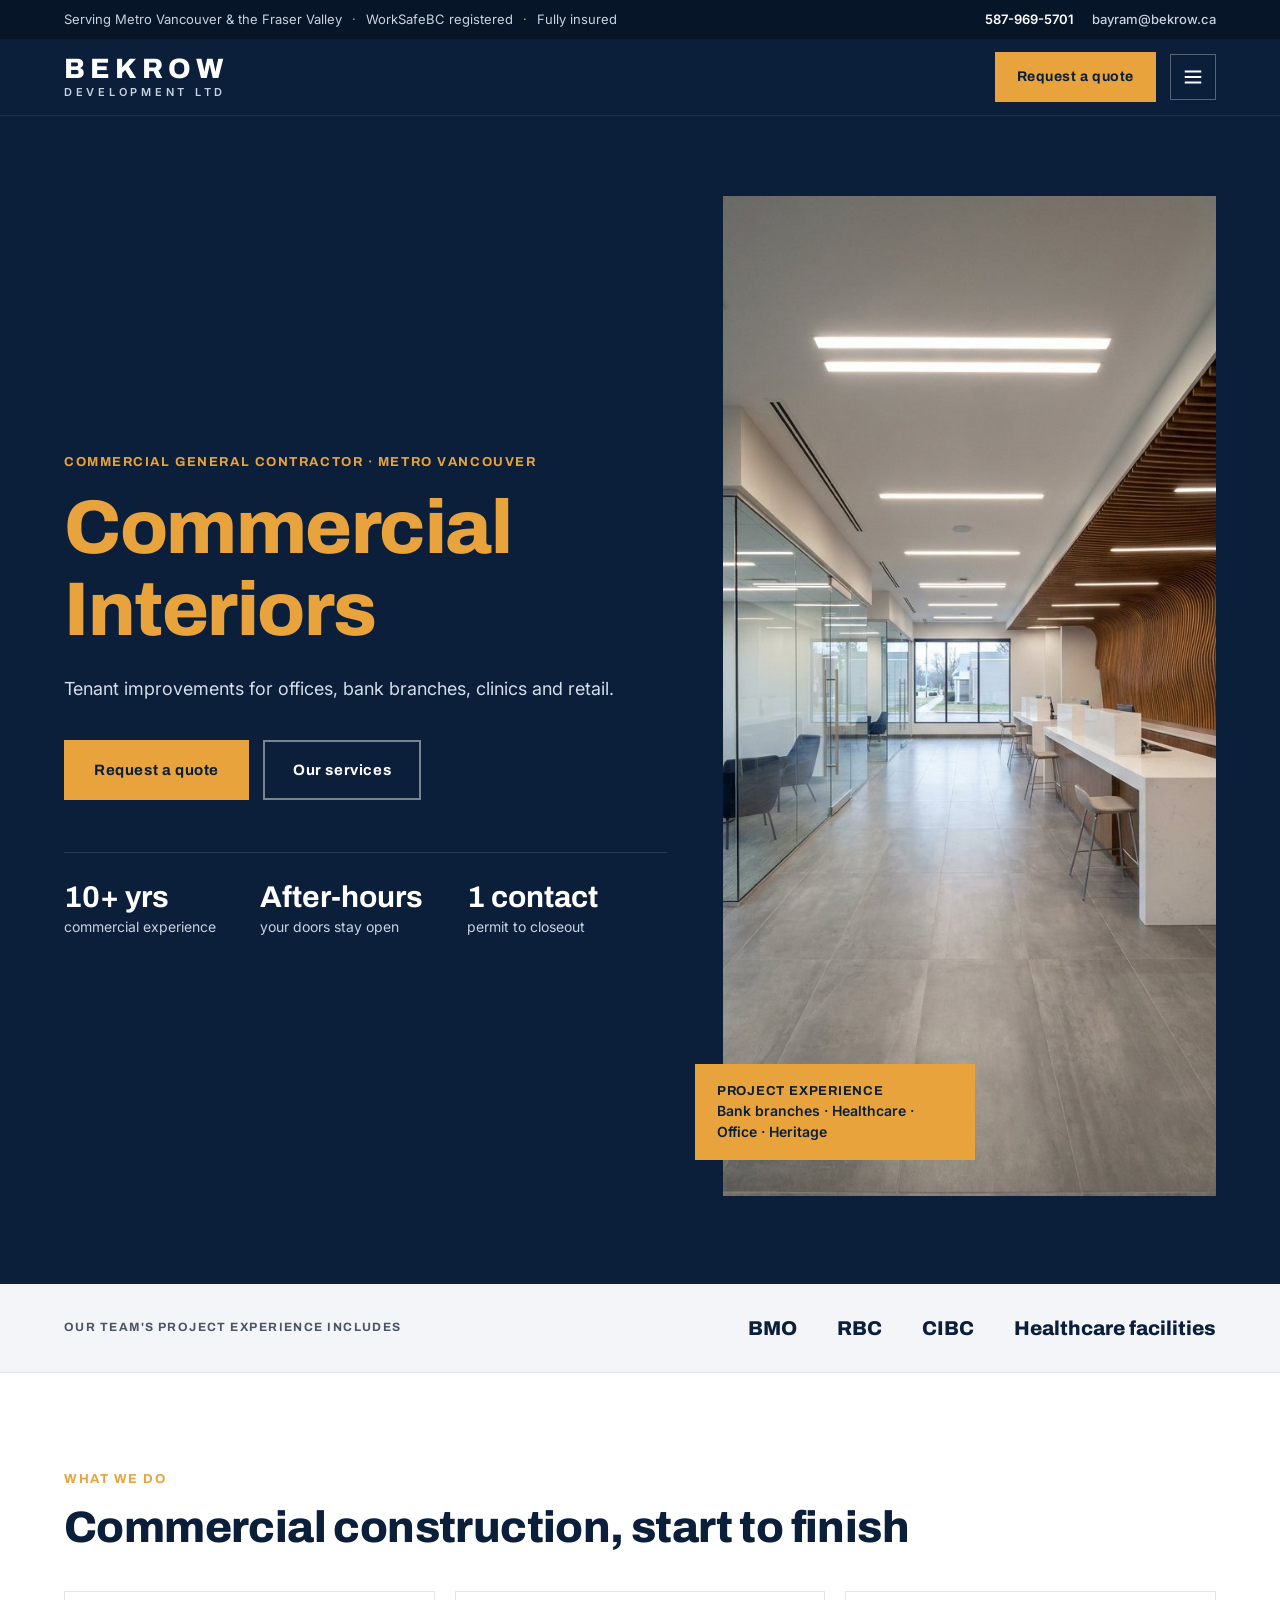
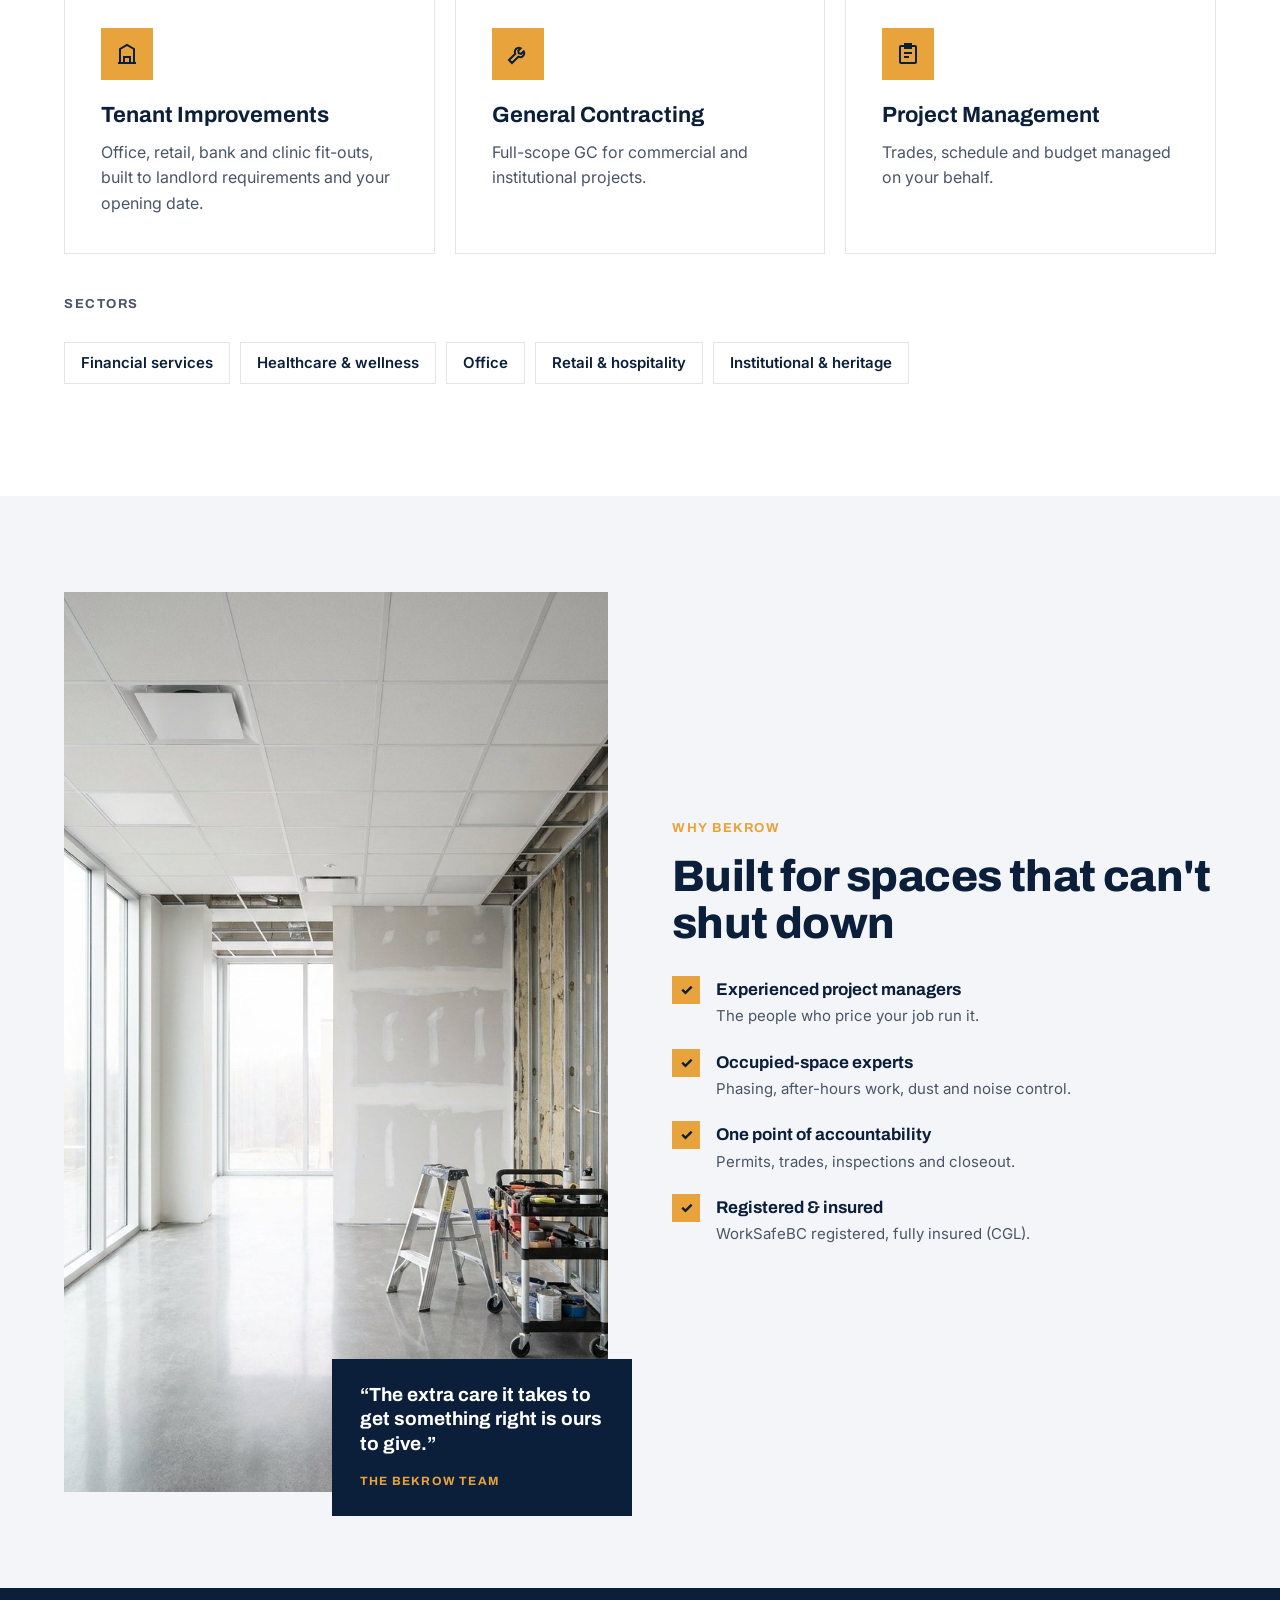
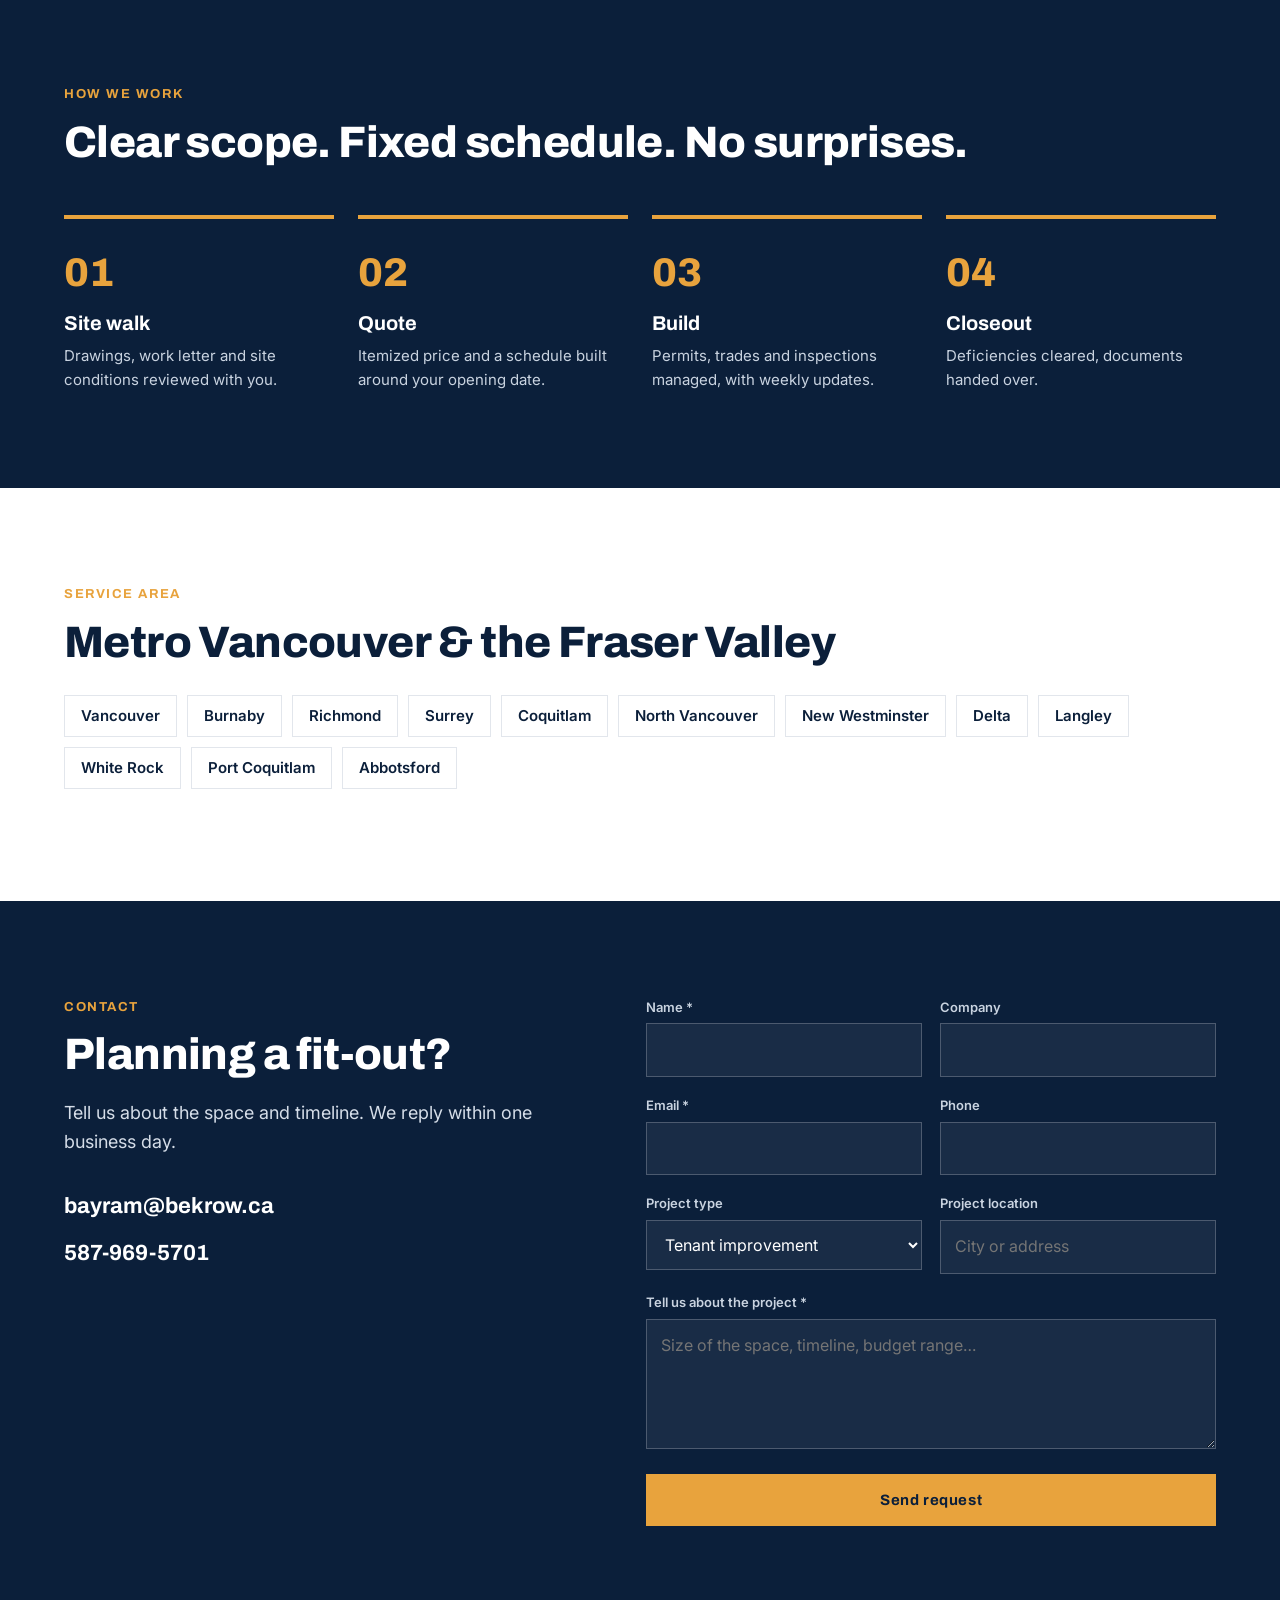
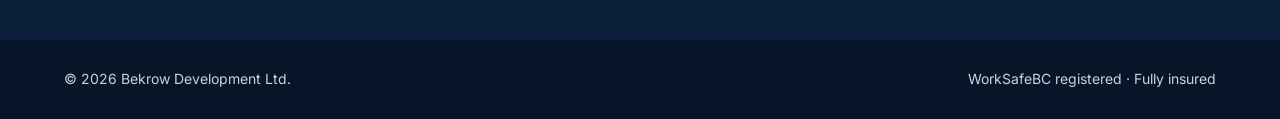
==== commit 404a2541: "Rename commercial sectors: Financial services, Healthcare & wellness Co-Authored-By: Claude Opus 5.5" ====
--- a/index.html
+++ b/index.html
@@ -113,7 +113,7 @@
     </div>
     <p class="sub">Sectors</p>
     <ul class="chips">
-      <li>Bank branches</li><li>Healthcare &amp; clinics</li><li>Office</li><li>Retail &amp; hospitality</li><li>Institutional &amp; heritage</li>
+      <li>Financial services</li><li>Healthcare &amp; wellness</li><li>Office</li><li>Retail &amp; hospitality</li><li>Institutional &amp; heritage</li>
     </ul>
   </div>
 </section>
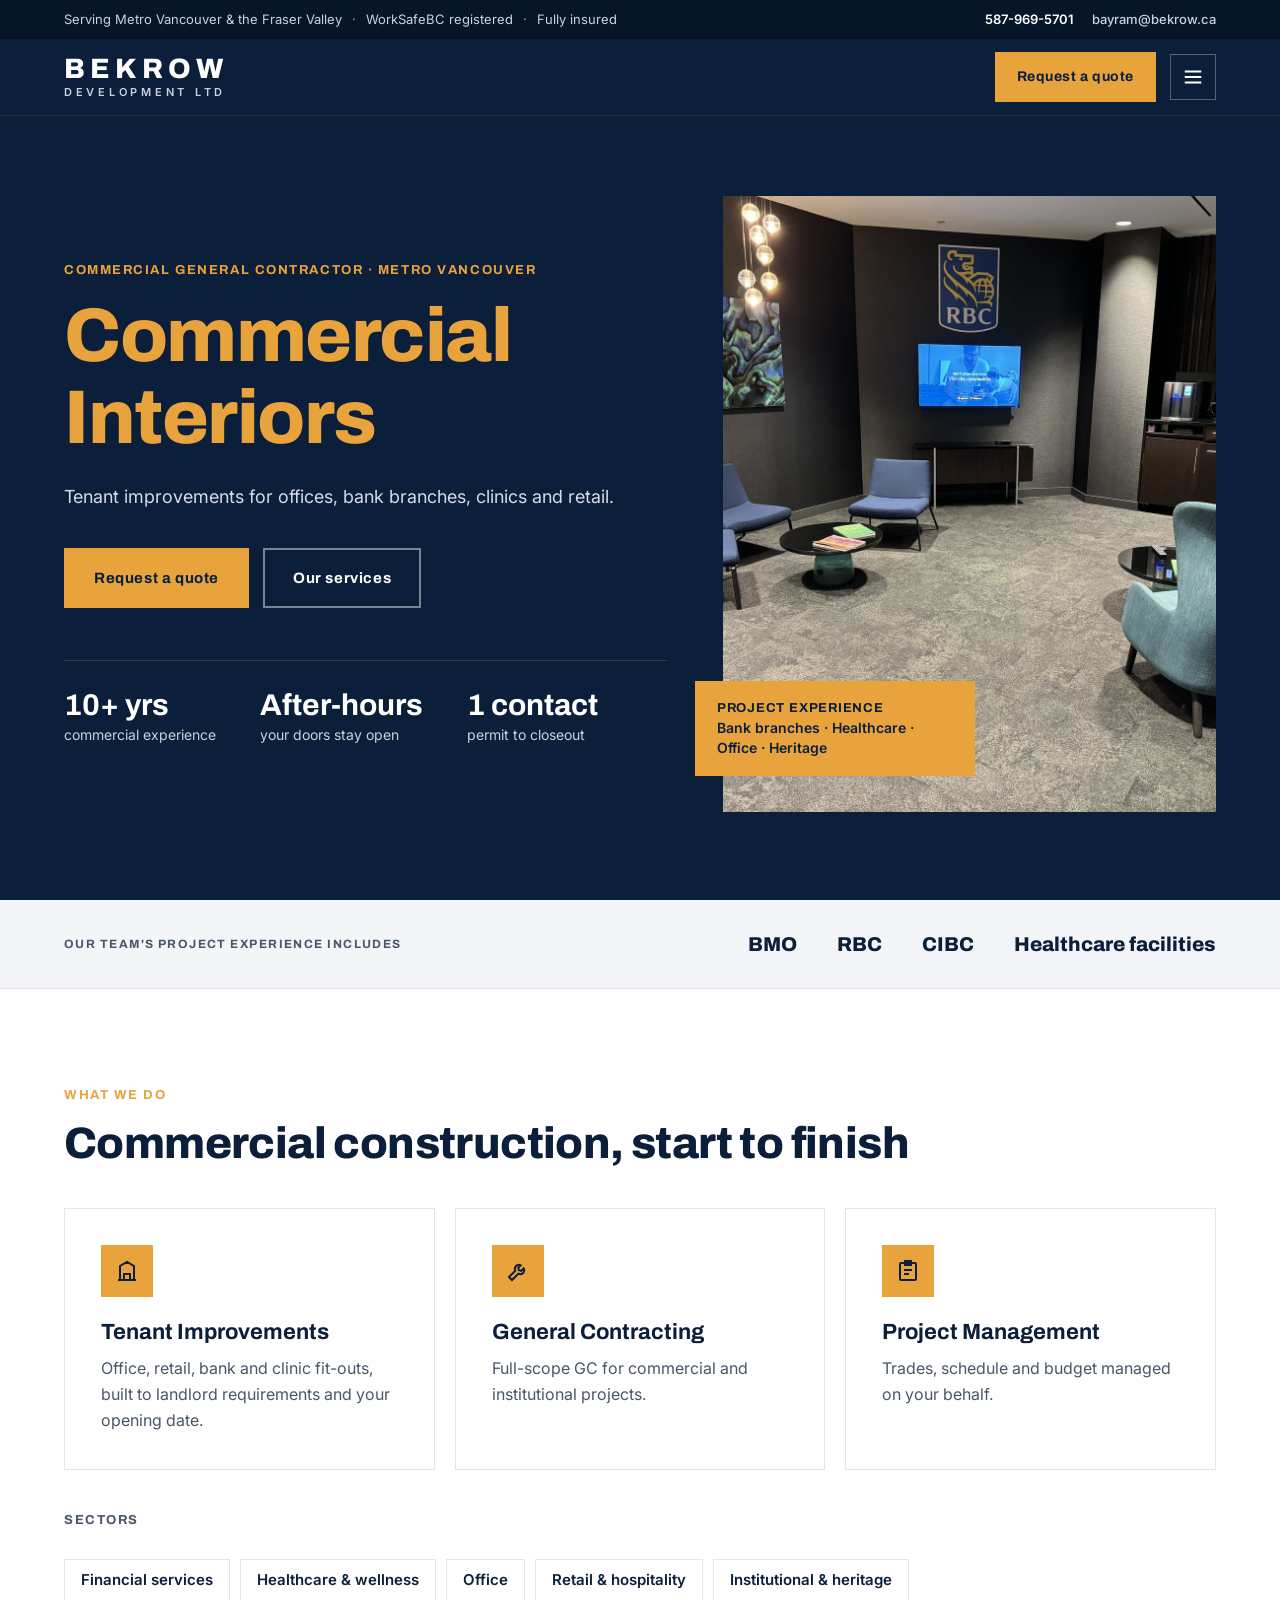
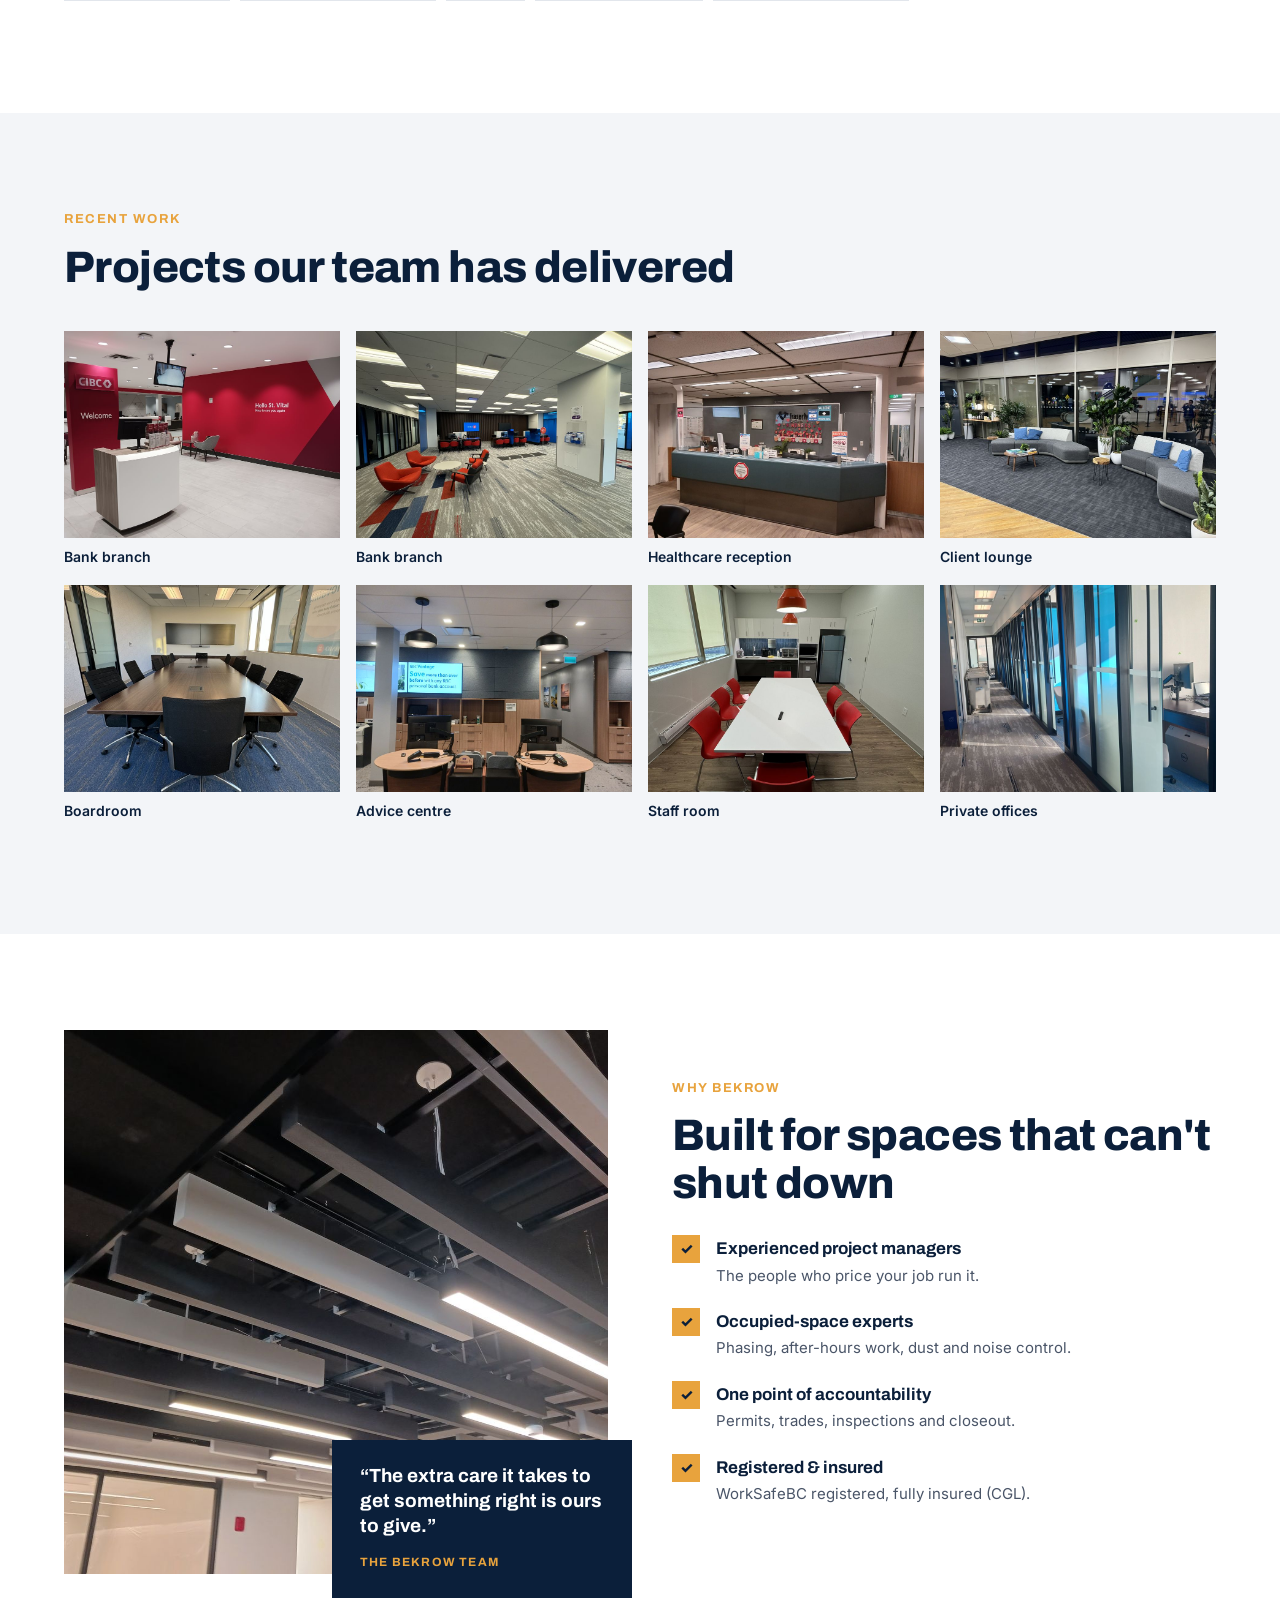
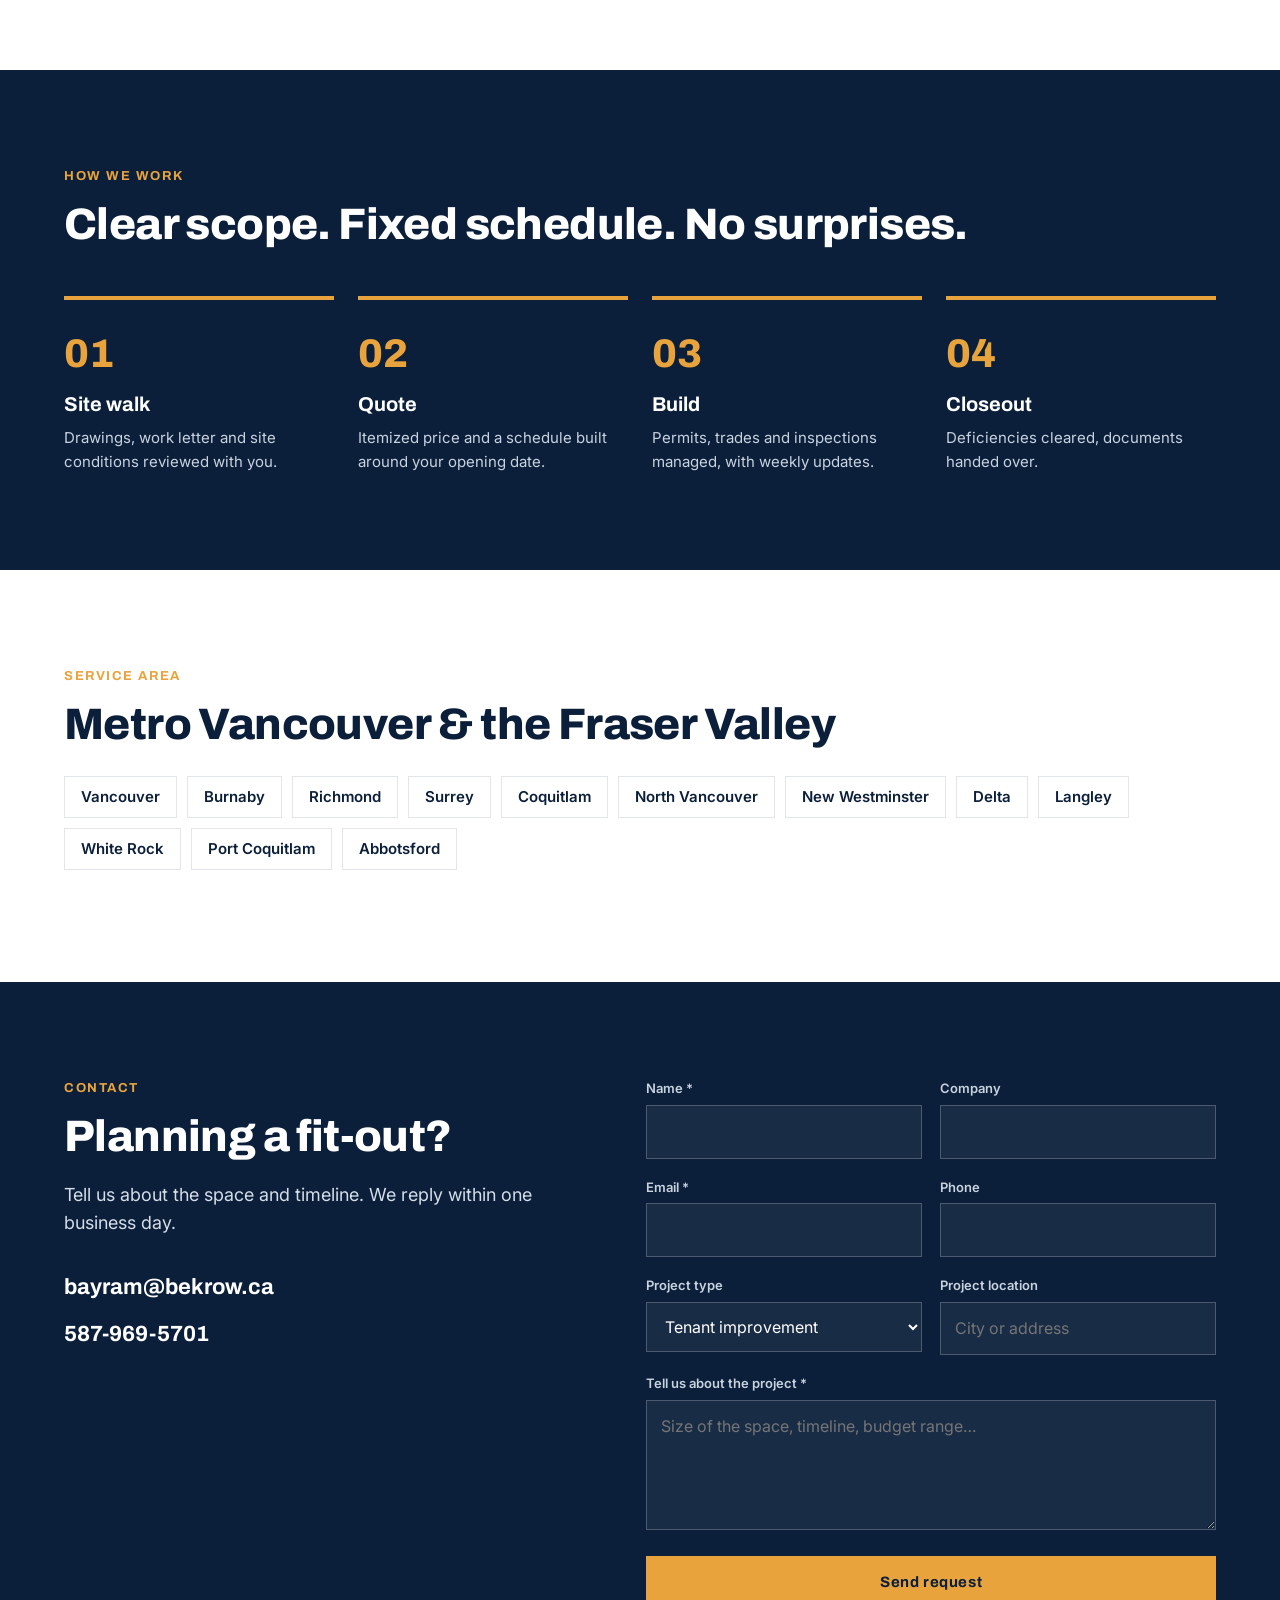
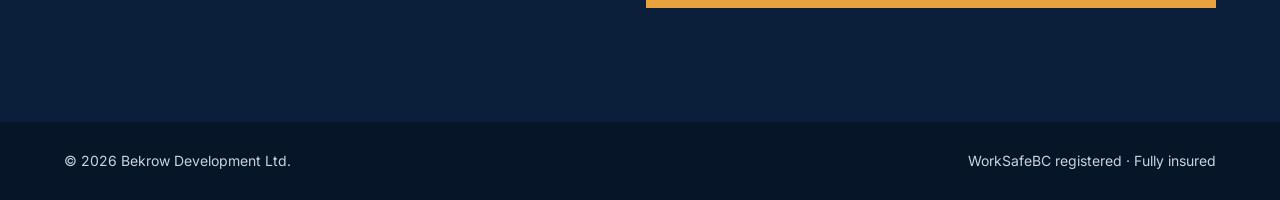
==== commit fa81fb7d: "Add real project photos to commercial and residential pages Replace hero and about images with Bekro" ====
--- a/index.html
+++ b/index.html
@@ -55,6 +55,7 @@
     <svg width="26" height="26" viewBox="0 0 24 24" fill="none" stroke="currentColor" stroke-width="2"><path d="M6 6l12 12M18 6L6 18"/></svg>
   </button>
   <a class="item" href="#services" data-close>Services</a>
+  <a class="item" href="#work" data-close>Our work</a>
   <a class="item" href="#about" data-close>About</a>
   <a class="item" href="#contact" data-close>Contact</a>
   <a class="btn btn-amber" href="#contact" data-close>Request a quote</a>
@@ -79,7 +80,7 @@
       </div>
     </div>
     <div class="hero-img">
-      <img src="/images/hero.jpg" alt="Completed bank branch interior with glass meeting rooms and wood feature wall" width="800" height="1000" fetchpriority="high">
+      <img src="/images/hero.jpg" alt="Completed bank branch client lounge with blue chairs and feature wall" width="800" height="1000" fetchpriority="high">
       <div class="hero-badge"><b>PROJECT EXPERIENCE</b>Bank branches · Healthcare · Office · Heritage</div>
     </div>
   </div>
@@ -118,11 +119,28 @@
   </div>
 </section>
 
-<section class="alt" id="about">
+<section class="alt" id="work">
+  <div class="wrap">
+    <p class="eyebrow">Recent work</p>
+    <h2 class="h2">Projects our team has delivered</h2>
+    <ul class="gallery">
+      <li><figure><img src="/images/work-1.jpg" alt="Bank branch welcome area with red feature wall" width="900" height="675" loading="lazy"><figcaption>Bank branch</figcaption></figure></li>
+      <li><figure><img src="/images/work-2.jpg" alt="Bank branch lounge with red chairs and patterned carpet" width="900" height="675" loading="lazy"><figcaption>Bank branch</figcaption></figure></li>
+      <li><figure><img src="/images/work-3.jpg" alt="Healthcare reception counter with glass screen" width="900" height="675" loading="lazy"><figcaption>Healthcare reception</figcaption></figure></li>
+      <li><figure><img src="/images/work-4.jpg" alt="Client lounge with curved sofas and planters" width="900" height="675" loading="lazy"><figcaption>Client lounge</figcaption></figure></li>
+      <li><figure><img src="/images/work-5.jpg" alt="Boardroom with long table and black chairs" width="900" height="675" loading="lazy"><figcaption>Boardroom</figcaption></figure></li>
+      <li><figure><img src="/images/work-6.jpg" alt="Bank advice centre with round desks and pendant lights" width="900" height="675" loading="lazy"><figcaption>Advice centre</figcaption></figure></li>
+      <li><figure><img src="/images/work-7.jpg" alt="Staff room with kitchen and red chairs" width="900" height="675" loading="lazy"><figcaption>Staff room</figcaption></figure></li>
+      <li><figure><img src="/images/work-8.jpg" alt="Corridor of glass-fronted private offices" width="900" height="675" loading="lazy"><figcaption>Private offices</figcaption></figure></li>
+    </ul>
+  </div>
+</section>
+
+<section id="about">
   <div class="wrap">
     <div class="about-grid">
       <div class="about-img">
-        <img src="/images/about.jpg" alt="Commercial interior under construction with steel stud framing and ceiling grid" width="900" height="900" loading="lazy">
+        <img src="/images/about.jpg" alt="Commercial interior under construction with open ceiling and linear light baffles" width="900" height="900" loading="lazy">
         <div class="quote"><p>“The extra care it takes to get something right is ours to give.”</p><span>THE BEKROW TEAM</span></div>
       </div>
       <div>
--- a/style.css
+++ b/style.css
@@ -2,7 +2,7 @@
 *{box-sizing:border-box}
 html{scroll-behavior:smooth;scroll-padding-top:84px}
 body{margin:0;font-family:Inter,system-ui,-apple-system,Segoe UI,sans-serif;color:var(--ink);background:#fff;line-height:1.6;-webkit-font-smoothing:antialiased}
-img{max-width:100%;display:block}
+img{max-width:100%;height:auto;display:block}
 a{color:inherit}
 h1,h2,h3{font-family:Archivo,Inter,sans-serif;margin:0;line-height:1.08;color:var(--navy)}
 .wrap{max-width:1200px;margin:0 auto;padding:0 24px}
@@ -143,3 +143,11 @@
   .stats{gap:16px 28px}
   .logo b{font-size:24px}
 }
+
+/* project gallery */
+.gallery{display:grid;grid-template-columns:repeat(4,minmax(0,1fr));gap:16px;margin-top:40px;padding:0;list-style:none}
+.gallery.three{grid-template-columns:repeat(3,minmax(0,1fr))}
+.gallery figure{margin:0}
+.gallery img{width:100%;aspect-ratio:4/3;object-fit:cover;background:var(--line)}
+.gallery figcaption{font-size:14px;font-weight:600;color:var(--navy);margin-top:8px}
+@media (max-width:900px){.gallery,.gallery.three{grid-template-columns:repeat(2,minmax(0,1fr));gap:12px}}
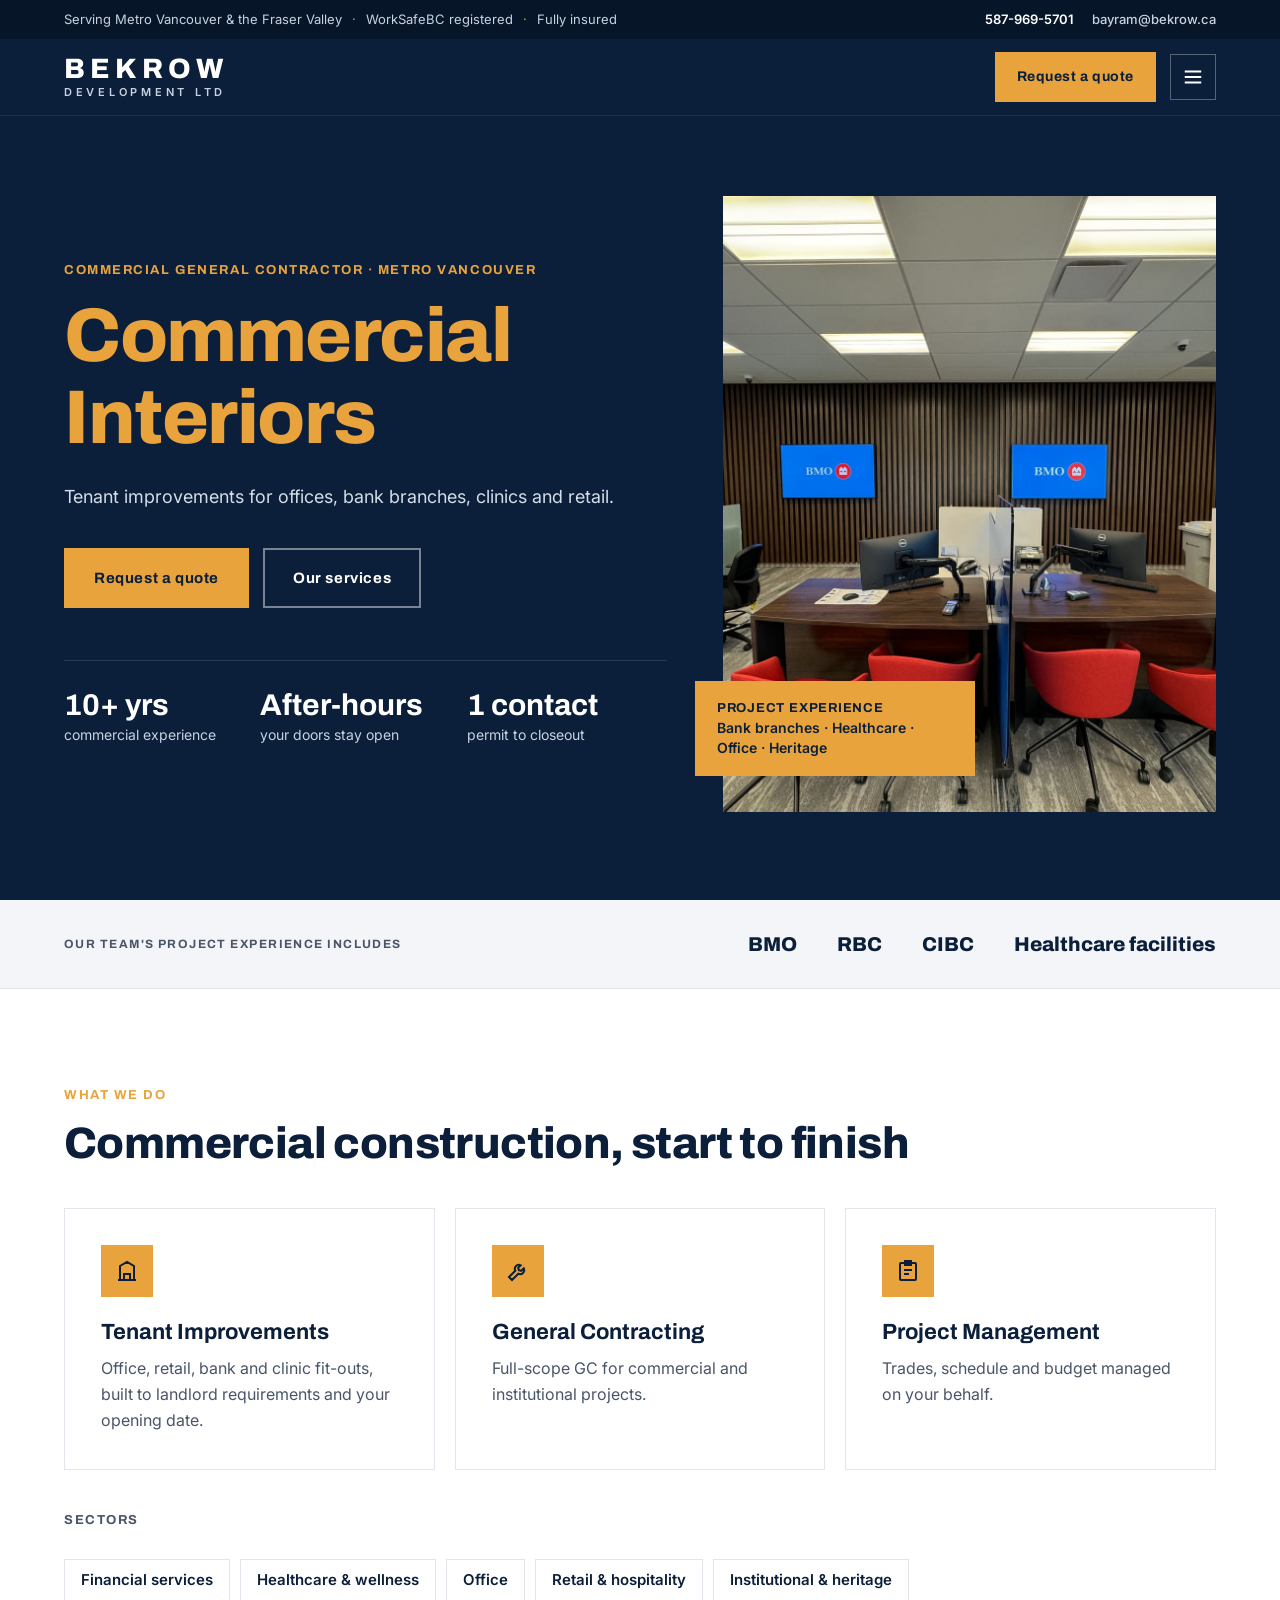
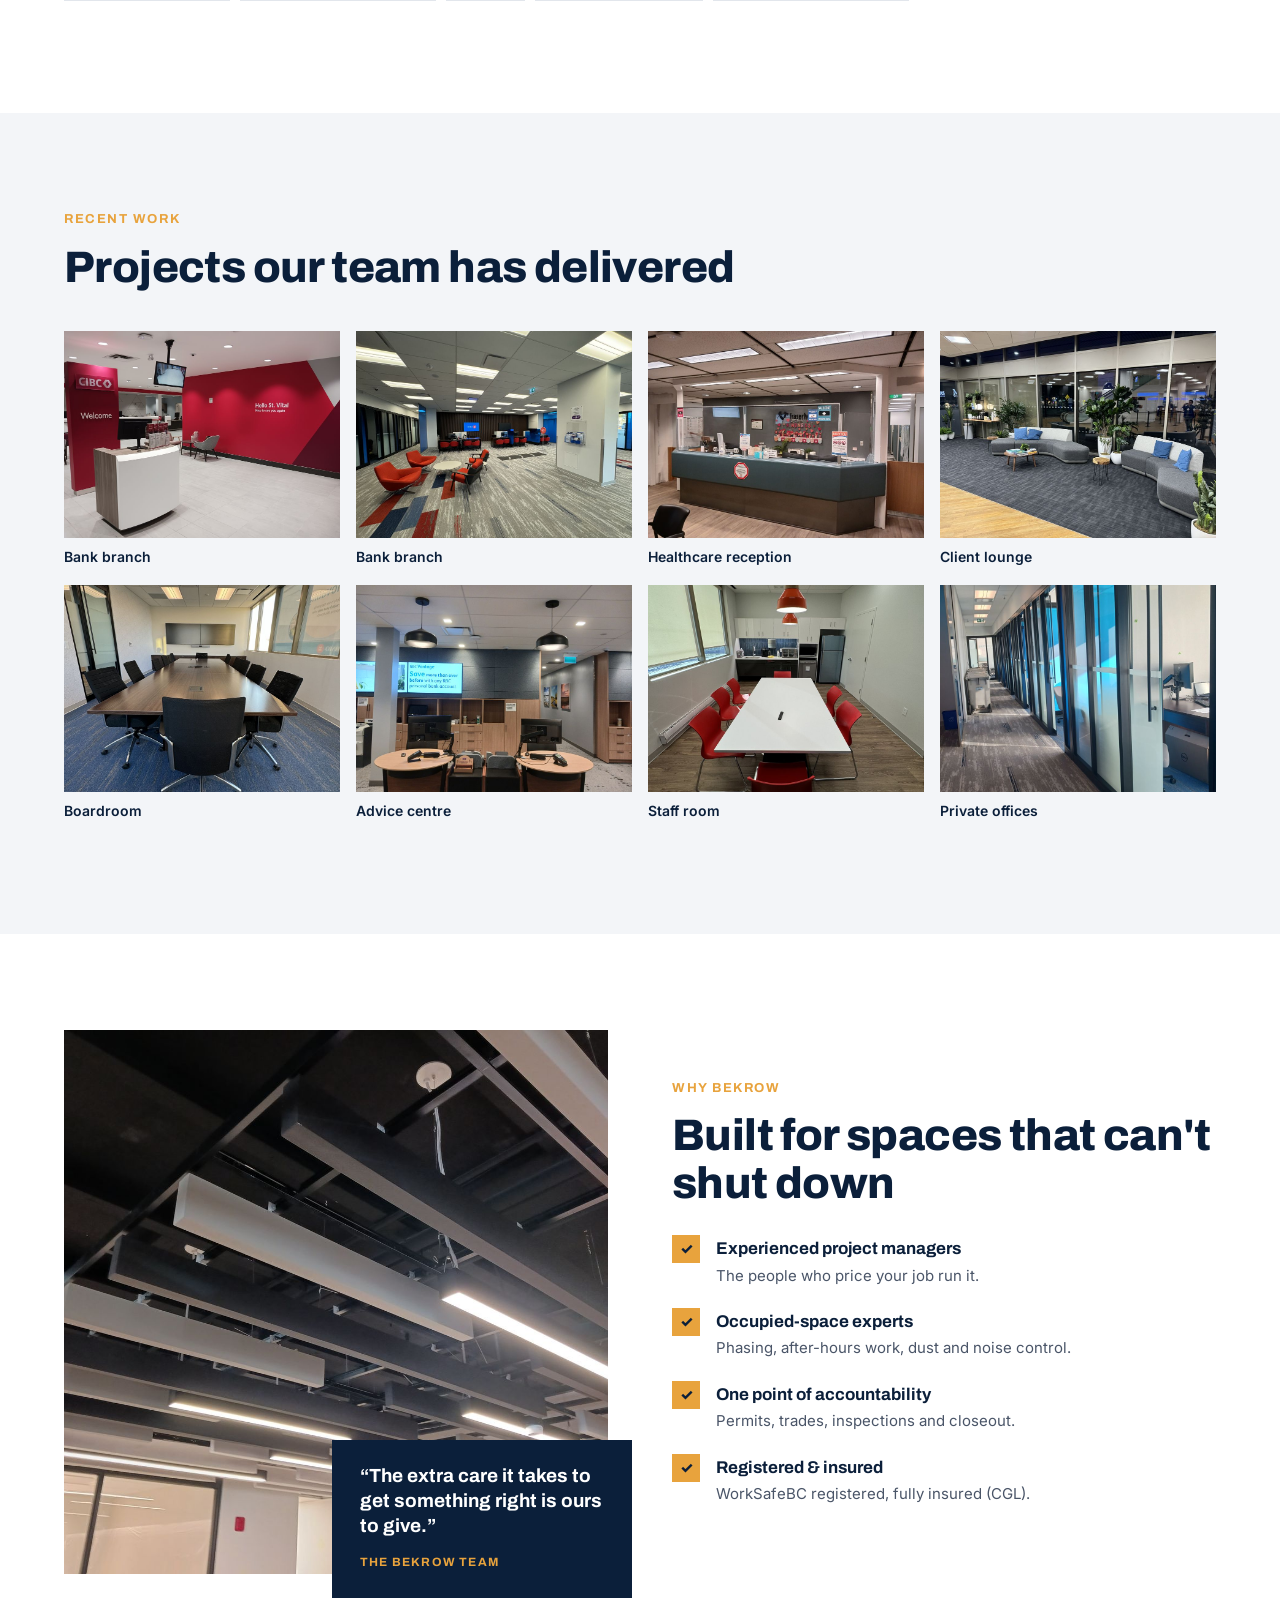
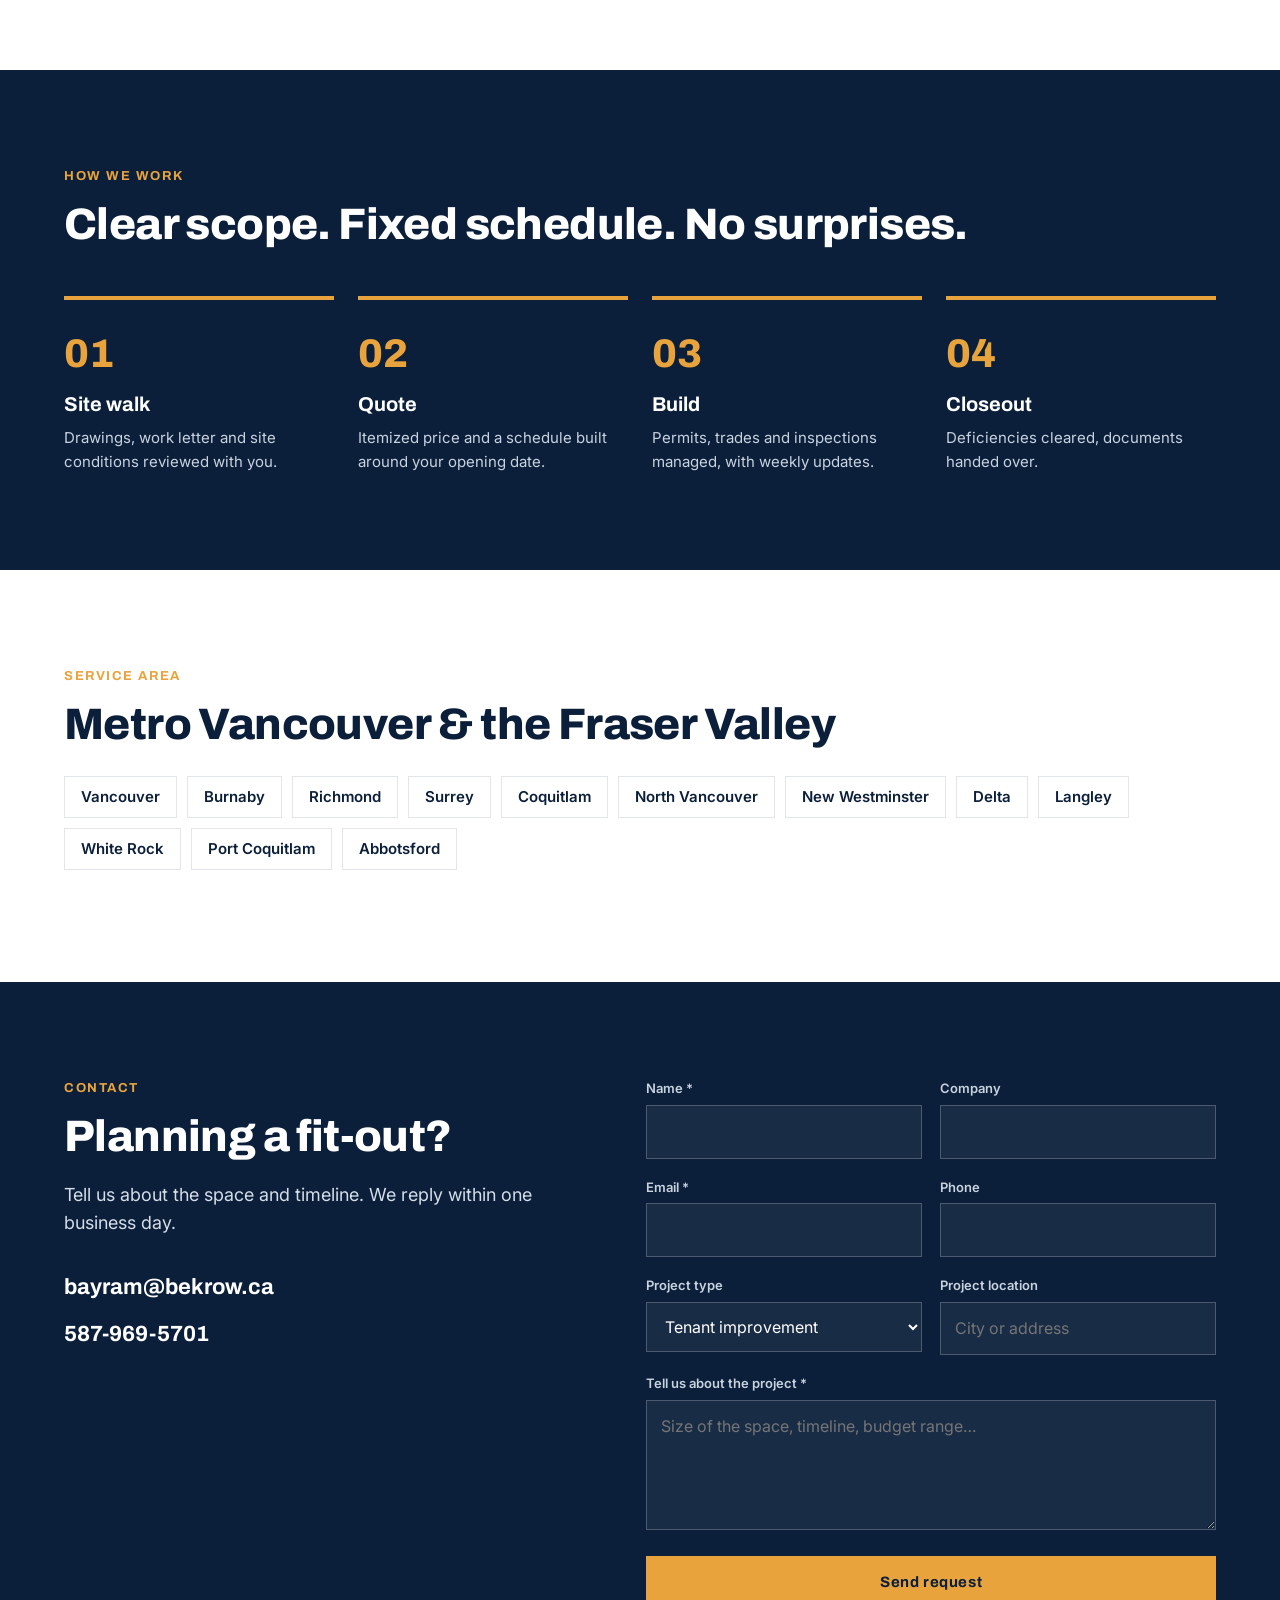
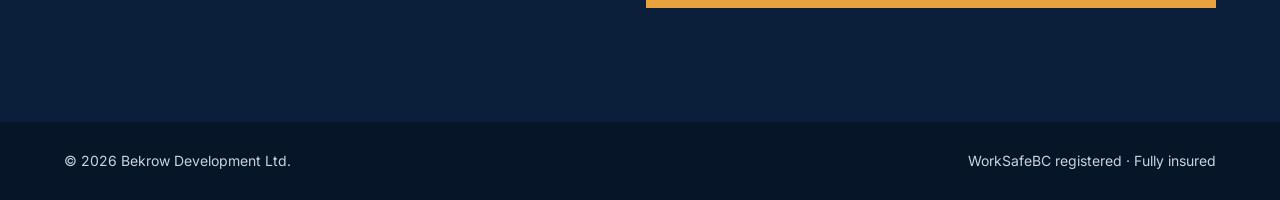
==== commit 0732be70: "Swap commercial hero photo to BMO workstations Co-Authored-By: Claude Opus 5.5 <noreply@anthropic.co" ====
--- a/index.html
+++ b/index.html
@@ -80,7 +80,7 @@
       </div>
     </div>
     <div class="hero-img">
-      <img src="/images/hero.jpg" alt="Completed bank branch client lounge with blue chairs and feature wall" width="800" height="1000" fetchpriority="high">
+      <img src="/images/hero.jpg" alt="Completed bank branch workstations with red chairs and slatted wood feature wall" width="800" height="1000" fetchpriority="high">
       <div class="hero-badge"><b>PROJECT EXPERIENCE</b>Bank branches · Healthcare · Office · Heritage</div>
     </div>
   </div>
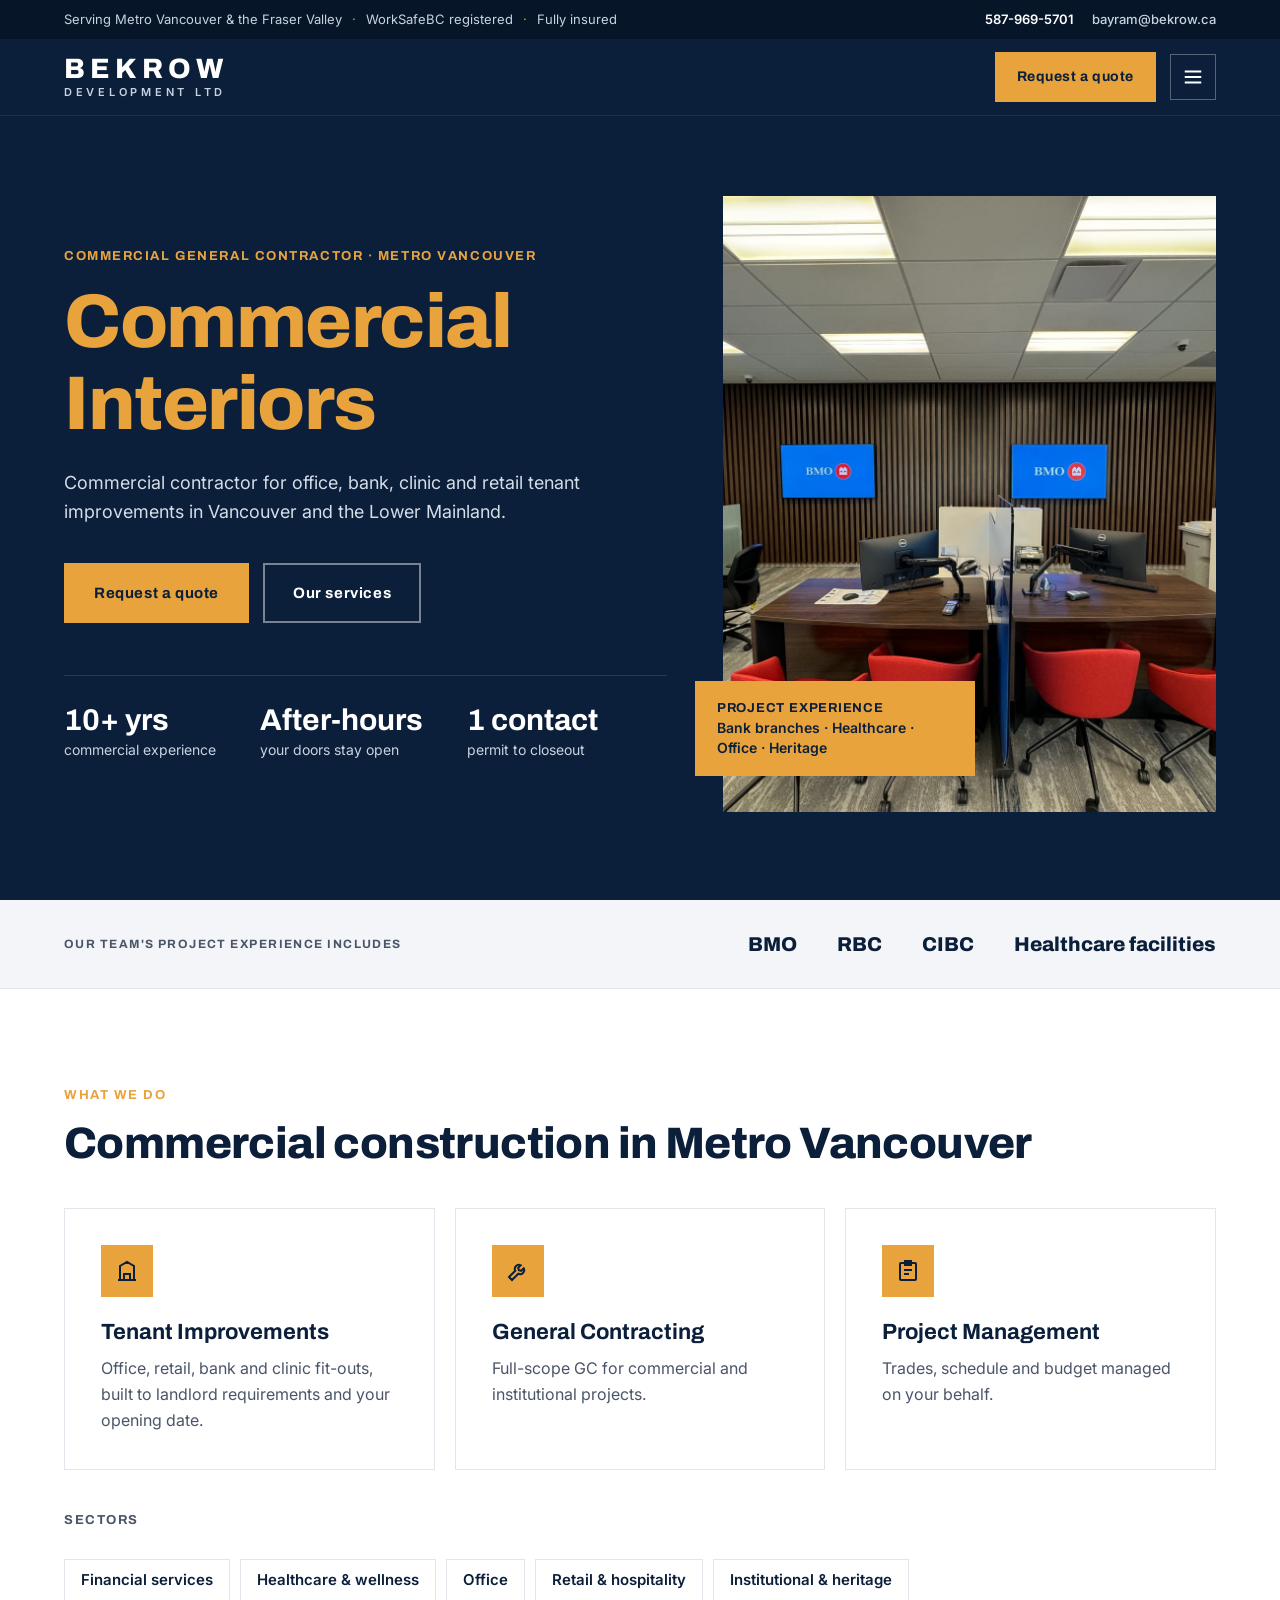
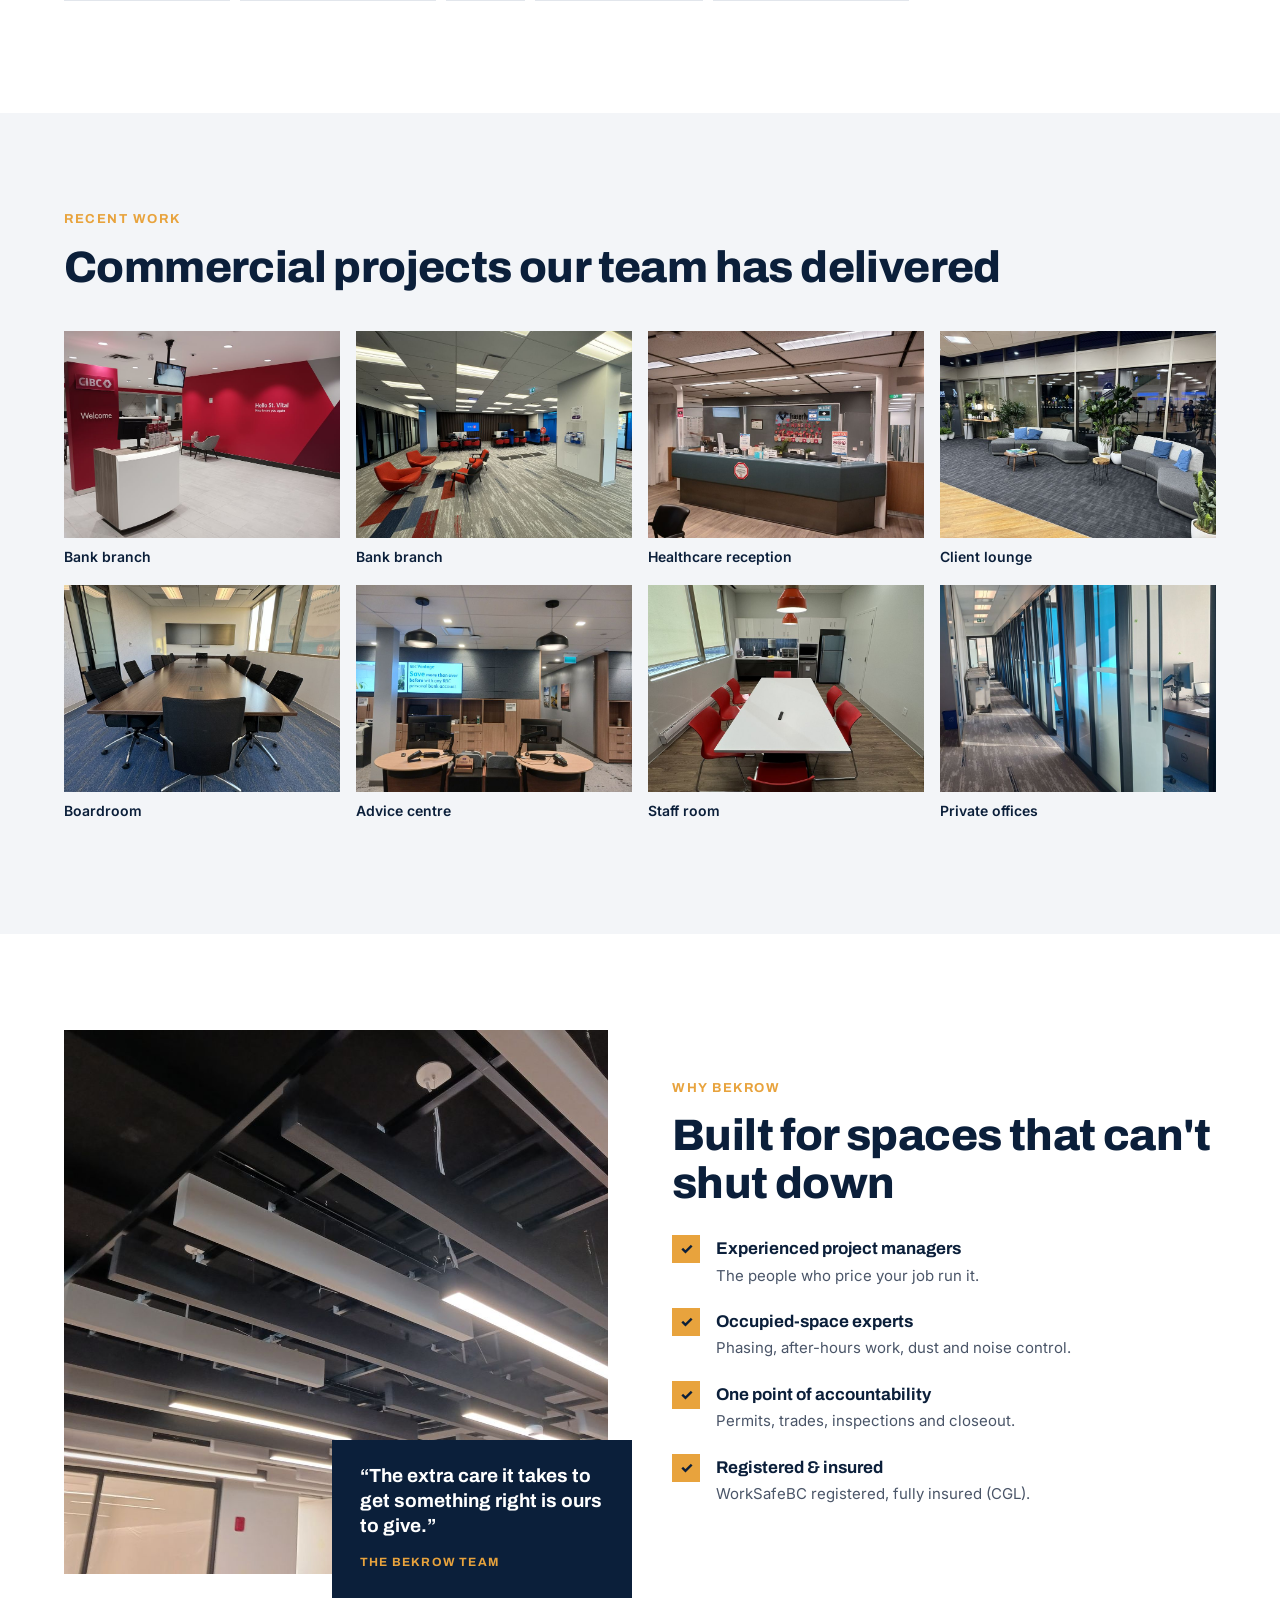
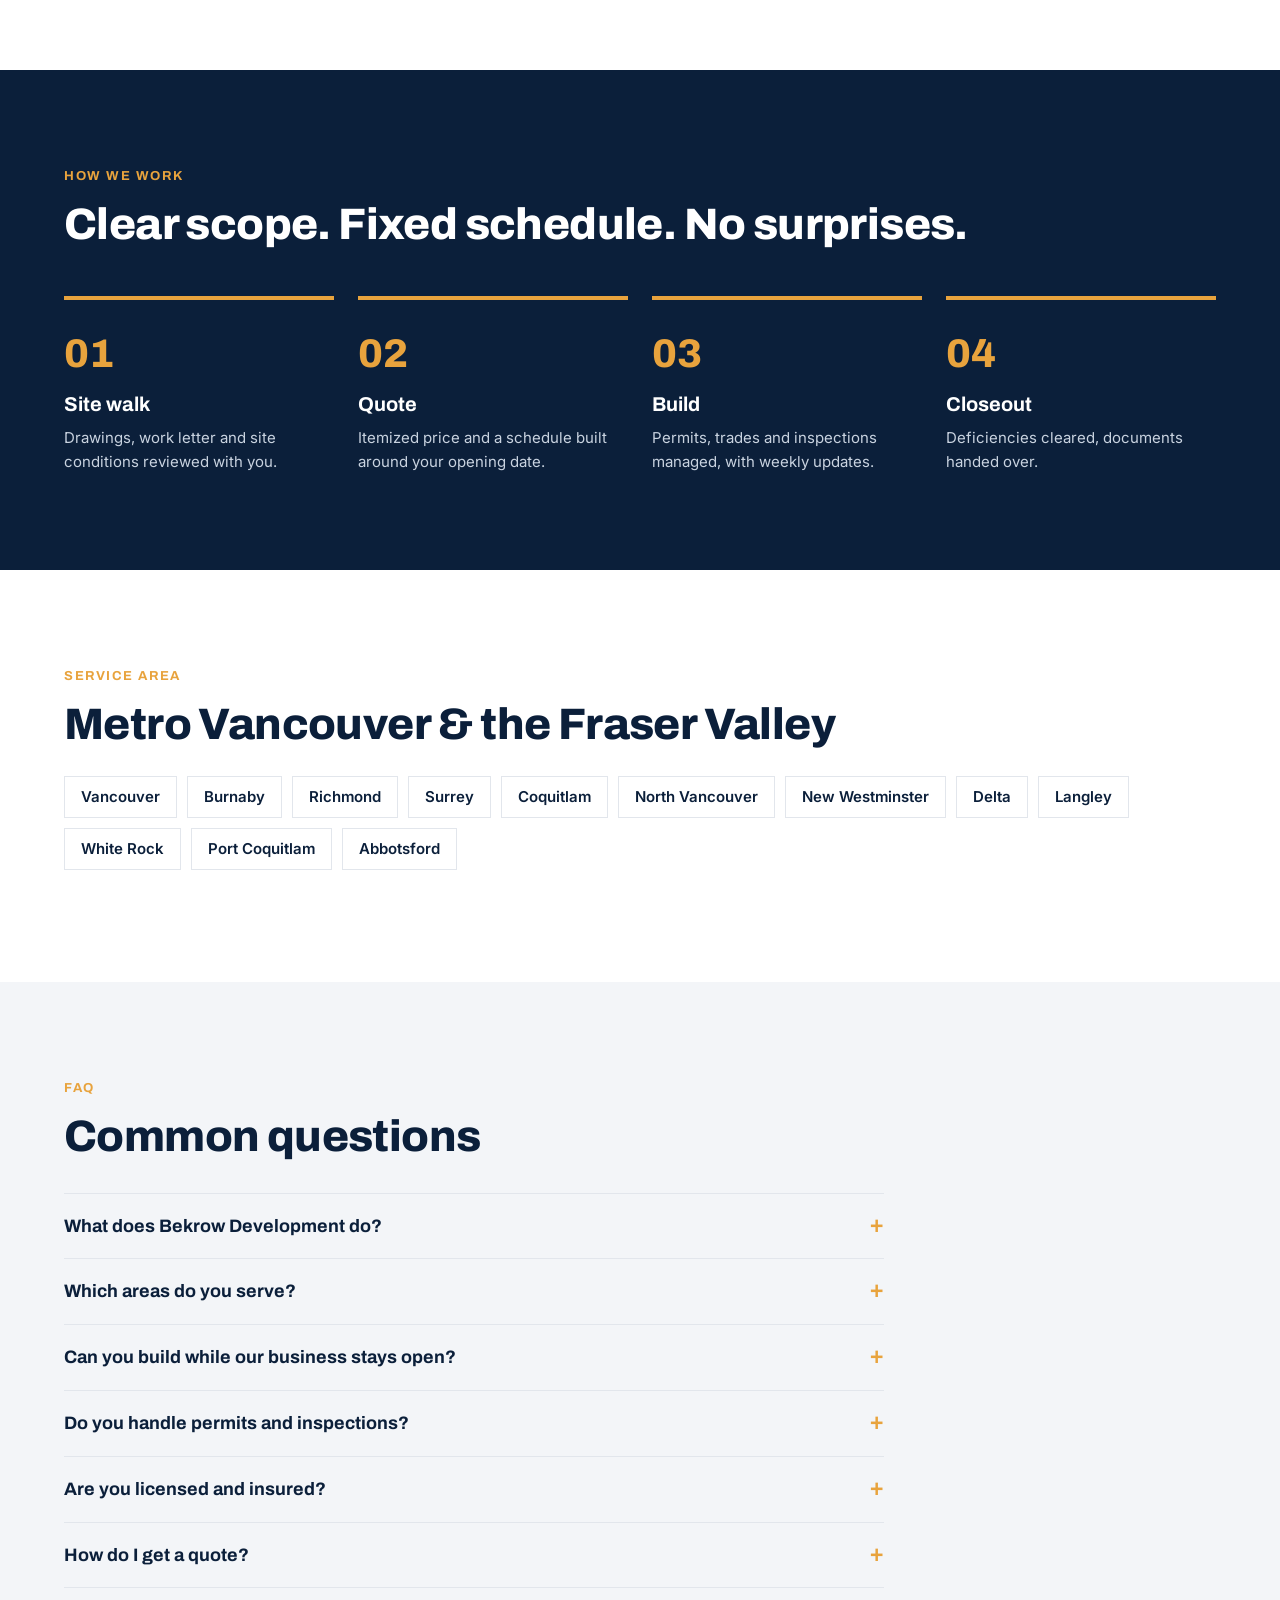
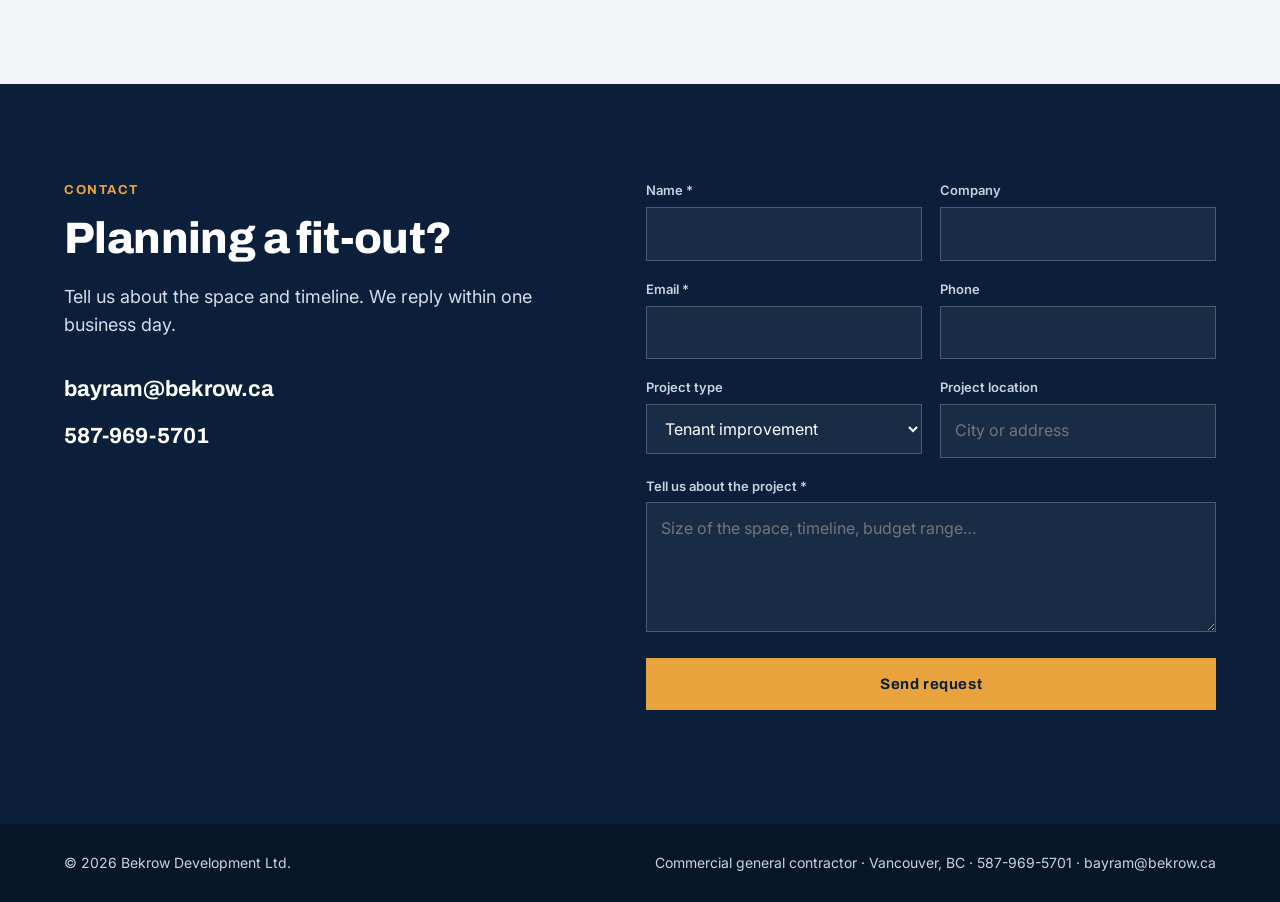
==== commit eac067f6: "SEO and GEO: richer structured data, FAQ, llms.txt, sitemap images - Keyword-focused title, descript" ====
--- a/index.html
+++ b/index.html
@@ -3,32 +3,233 @@
 <head>
 <meta charset="utf-8">
 <meta name="viewport" content="width=device-width, initial-scale=1">
-<title>Bekrow Development | Commercial Tenant Improvement Contractor, Metro Vancouver</title>
-<meta name="description" content="Bekrow Development Ltd. is a Metro Vancouver general contractor for commercial tenant improvements: offices, bank branches, clinics and retail. WorkSafeBC registered and fully insured.">
+<title>Commercial Contractor Vancouver | Tenant Improvements | Bekrow Development</title>
+<meta name="description" content="Commercial general contractor in Metro Vancouver, BC. Tenant improvements for offices, bank branches, clinics and retail, with after-hours work. WorkSafeBC registered, fully insured.">
 <link rel="canonical" href="https://bekrow.ca/">
+<meta name="robots" content="index, follow, max-image-preview:large">
+<meta name="geo.region" content="CA-BC">
+<meta name="geo.placename" content="Vancouver">
 <meta property="og:type" content="website">
-<meta property="og:title" content="Bekrow Development | Commercial Interiors, Metro Vancouver">
+<meta property="og:site_name" content="Bekrow Development">
+<meta property="og:locale" content="en_CA">
+<meta property="og:title" content="Bekrow Development | Commercial Contractor, Metro Vancouver">
 <meta property="og:description" content="Tenant improvements for offices, bank branches, clinics and retail across Metro Vancouver and the Fraser Valley.">
 <meta property="og:url" content="https://bekrow.ca/">
 <meta property="og:image" content="https://bekrow.ca/images/hero.jpg">
+<meta property="og:image:alt" content="Bank branch workstations built by Bekrow Development">
+<meta name="twitter:card" content="summary_large_image">
 <meta name="theme-color" content="#0B1F3A">
 <link rel="icon" href="/favicon.svg" type="image/svg+xml">
+<link rel="apple-touch-icon" href="/images/logo.png">
+<link rel="preload" as="image" href="/images/hero.jpg">
 <link rel="preconnect" href="https://fonts.googleapis.com">
 <link rel="preconnect" href="https://fonts.gstatic.com" crossorigin>
 <link href="https://fonts.googleapis.com/css2?family=Archivo:wght@600;700;800&family=Inter:wght@400;500;600;700&display=swap" rel="stylesheet">
 <link rel="stylesheet" href="/style.css">
 <script type="application/ld+json">
 {
-  "@context": "https://schema.org",
-  "@type": "GeneralContractor",
-  "name": "Bekrow Development Ltd.",
-  "url": "https://bekrow.ca/",
-  "email": "bayram@bekrow.ca",
-  "telephone": "+1-587-969-5701",
-  "image": "https://bekrow.ca/images/hero.jpg",
-  "description": "Commercial tenant improvement general contractor serving Metro Vancouver and the Fraser Valley.",
-  "areaServed": ["Vancouver","Burnaby","Richmond","Surrey","Coquitlam","North Vancouver","New Westminster","Delta","Langley","White Rock","Port Coquitlam","Abbotsford"],
-  "address": {"@type": "PostalAddress", "addressRegion": "BC", "addressCountry": "CA"}
+ "@context": "https://schema.org",
+ "@graph": [
+  {
+   "@type": "GeneralContractor",
+   "@id": "https://bekrow.ca/#business",
+   "name": "Bekrow Development Ltd.",
+   "alternateName": "Bekrow Development",
+   "url": "https://bekrow.ca/",
+   "logo": "https://bekrow.ca/images/logo.png",
+   "image": [
+    "https://bekrow.ca/images/hero.jpg",
+    "https://bekrow.ca/images/work-1.jpg",
+    "https://bekrow.ca/images/work-2.jpg",
+    "https://bekrow.ca/images/work-3.jpg",
+    "https://bekrow.ca/images/work-4.jpg",
+    "https://bekrow.ca/images/work-5.jpg",
+    "https://bekrow.ca/images/work-6.jpg",
+    "https://bekrow.ca/images/work-7.jpg",
+    "https://bekrow.ca/images/work-8.jpg"
+   ],
+   "email": "bayram@bekrow.ca",
+   "telephone": "+1-587-969-5701",
+   "description": "Commercial general contractor in Metro Vancouver, BC, specializing in tenant improvements for offices, bank branches, healthcare clinics and retail. WorkSafeBC registered and fully insured.",
+   "slogan": "Commercial interiors, start to finish.",
+   "address": {
+    "@type": "PostalAddress",
+    "addressLocality": "Vancouver",
+    "addressRegion": "BC",
+    "addressCountry": "CA"
+   },
+   "areaServed": [
+    {
+     "@type": "City",
+     "name": "Vancouver, BC"
+    },
+    {
+     "@type": "City",
+     "name": "Burnaby, BC"
+    },
+    {
+     "@type": "City",
+     "name": "Richmond, BC"
+    },
+    {
+     "@type": "City",
+     "name": "Surrey, BC"
+    },
+    {
+     "@type": "City",
+     "name": "Coquitlam, BC"
+    },
+    {
+     "@type": "City",
+     "name": "North Vancouver, BC"
+    },
+    {
+     "@type": "City",
+     "name": "New Westminster, BC"
+    },
+    {
+     "@type": "City",
+     "name": "Delta, BC"
+    },
+    {
+     "@type": "City",
+     "name": "Langley, BC"
+    },
+    {
+     "@type": "City",
+     "name": "White Rock, BC"
+    },
+    {
+     "@type": "City",
+     "name": "Port Coquitlam, BC"
+    },
+    {
+     "@type": "City",
+     "name": "Abbotsford, BC"
+    },
+    {
+     "@type": "AdministrativeArea",
+     "name": "Metro Vancouver"
+    },
+    {
+     "@type": "AdministrativeArea",
+     "name": "Fraser Valley"
+    }
+   ],
+   "knowsAbout": [
+    "Commercial tenant improvements",
+    "Office fit-outs",
+    "Bank branch renovations",
+    "Healthcare clinic fit-outs",
+    "Retail build-outs",
+    "After-hours construction in occupied spaces",
+    "General contracting",
+    "Construction project management"
+   ],
+   "hasOfferCatalog": {
+    "@type": "OfferCatalog",
+    "name": "Commercial construction services",
+    "itemListElement": [
+     {
+      "@type": "Offer",
+      "itemOffered": {
+       "@type": "Service",
+       "name": "Commercial tenant improvements",
+       "description": "Office, retail, bank and clinic fit-outs built to landlord requirements and opening dates."
+      }
+     },
+     {
+      "@type": "Offer",
+      "itemOffered": {
+       "@type": "Service",
+       "name": "General contracting",
+       "description": "Full-scope general contracting for commercial and institutional projects."
+      }
+     },
+     {
+      "@type": "Offer",
+      "itemOffered": {
+       "@type": "Service",
+       "name": "Construction project management",
+       "description": "Trades, schedule and budget managed on the owner's behalf."
+      }
+     }
+    ]
+   },
+   "contactPoint": {
+    "@type": "ContactPoint",
+    "telephone": "+1-587-969-5701",
+    "email": "bayram@bekrow.ca",
+    "contactType": "sales",
+    "areaServed": "CA-BC",
+    "availableLanguage": "English"
+   }
+  },
+  {
+   "@type": "WebSite",
+   "@id": "https://bekrow.ca/#website",
+   "url": "https://bekrow.ca/",
+   "name": "Bekrow Development",
+   "publisher": {
+    "@id": "https://bekrow.ca/#business"
+   },
+   "inLanguage": "en-CA"
+  },
+  {
+   "@type": "FAQPage",
+   "@id": "https://bekrow.ca/#faq",
+   "mainEntity": [
+    {
+     "@type": "Question",
+     "name": "What does Bekrow Development do?",
+     "acceptedAnswer": {
+      "@type": "Answer",
+      "text": "Bekrow Development Ltd. is a commercial general contractor in Metro Vancouver, BC. We build tenant improvements for offices, bank branches, healthcare clinics and retail, and also offer general contracting and project management."
+     }
+    },
+    {
+     "@type": "Question",
+     "name": "Which areas do you serve?",
+     "acceptedAnswer": {
+      "@type": "Answer",
+      "text": "Metro Vancouver and the Fraser Valley, including Vancouver, Burnaby, Richmond, Surrey, Coquitlam, North Vancouver, New Westminster, Delta, Langley, White Rock, Port Coquitlam and Abbotsford. Larger commercial projects are considered across BC."
+     }
+    },
+    {
+     "@type": "Question",
+     "name": "Can you build while our business stays open?",
+     "acceptedAnswer": {
+      "@type": "Answer",
+      "text": "Yes. We specialize in occupied spaces, with after-hours and phased work, dust and noise control, so your doors can stay open."
+     }
+    },
+    {
+     "@type": "Question",
+     "name": "Do you handle permits and inspections?",
+     "acceptedAnswer": {
+      "@type": "Answer",
+      "text": "Yes. We manage permits, subtrades, inspections, deficiencies and closeout, with one point of contact from start to finish."
+     }
+    },
+    {
+     "@type": "Question",
+     "name": "Are you licensed and insured?",
+     "acceptedAnswer": {
+      "@type": "Answer",
+      "text": "Bekrow Development is WorkSafeBC registered and fully insured with commercial general liability (CGL) coverage."
+     }
+    },
+    {
+     "@type": "Question",
+     "name": "How do I get a quote?",
+     "acceptedAnswer": {
+      "@type": "Answer",
+      "text": "Call 587-969-5701, email bayram@bekrow.ca or use the form on this page. We reply within one business day."
+     }
+    }
+   ]
+  }
+ ]
 }
 </script>
 </head>
@@ -57,6 +258,7 @@
   <a class="item" href="#services" data-close>Services</a>
   <a class="item" href="#work" data-close>Our work</a>
   <a class="item" href="#about" data-close>About</a>
+  <a class="item" href="#faq" data-close>FAQ</a>
   <a class="item" href="#contact" data-close>Contact</a>
   <a class="btn btn-amber" href="#contact" data-close>Request a quote</a>
 </nav>
@@ -68,7 +270,7 @@
     <div>
       <p class="eyebrow">Commercial general contractor · Metro Vancouver</p>
       <h1><span>Commercial Interiors</span></h1>
-      <p class="lead">Tenant improvements for offices, bank branches, clinics and retail.</p>
+      <p class="lead">Commercial contractor for office, bank, clinic and retail tenant improvements in Vancouver and the Lower Mainland.</p>
       <div class="ctas">
         <a class="btn btn-amber" href="#contact">Request a quote</a>
         <a class="btn btn-ghost" href="#services">Our services</a>
@@ -94,7 +296,7 @@
 <section id="services">
   <div class="wrap">
     <p class="eyebrow">What we do</p>
-    <h2 class="h2" style="margin-bottom:40px">Commercial construction, start to finish</h2>
+    <h2 class="h2" style="margin-bottom:40px">Commercial construction in Metro Vancouver</h2>
     <div class="services">
       <div class="card">
         <div class="ico"><svg width="24" height="24" viewBox="0 0 24 24" fill="none" stroke="currentColor" stroke-width="2"><path d="M3 21h18M5 21V7l7-4 7 4v14M9 21v-6h6v6"/></svg></div>
@@ -122,7 +324,7 @@
 <section class="alt" id="work">
   <div class="wrap">
     <p class="eyebrow">Recent work</p>
-    <h2 class="h2">Projects our team has delivered</h2>
+    <h2 class="h2">Commercial projects our team has delivered</h2>
     <ul class="gallery">
       <li><figure><img src="/images/work-1.jpg" alt="Bank branch welcome area with red feature wall" width="900" height="675" loading="lazy"><figcaption>Bank branch</figcaption></figure></li>
       <li><figure><img src="/images/work-2.jpg" alt="Bank branch lounge with red chairs and patterned carpet" width="900" height="675" loading="lazy"><figcaption>Bank branch</figcaption></figure></li>
@@ -177,6 +379,21 @@
     <ul class="chips">
       <li>Vancouver</li><li>Burnaby</li><li>Richmond</li><li>Surrey</li><li>Coquitlam</li><li>North Vancouver</li><li>New Westminster</li><li>Delta</li><li>Langley</li><li>White Rock</li><li>Port Coquitlam</li><li>Abbotsford</li>
     </ul>
+  </div>
+</section>
+
+<section class="alt" id="faq">
+  <div class="wrap">
+    <p class="eyebrow">FAQ</p>
+    <h2 class="h2">Common questions</h2>
+    <div class="faq">
+      <details><summary>What does Bekrow Development do?</summary><p>Bekrow Development Ltd. is a commercial general contractor in Metro Vancouver, BC. We build tenant improvements for offices, bank branches, healthcare clinics and retail, and also offer general contracting and project management.</p></details>
+      <details><summary>Which areas do you serve?</summary><p>Metro Vancouver and the Fraser Valley, including Vancouver, Burnaby, Richmond, Surrey, Coquitlam, North Vancouver, New Westminster, Delta, Langley, White Rock, Port Coquitlam and Abbotsford. Larger commercial projects are considered across BC.</p></details>
+      <details><summary>Can you build while our business stays open?</summary><p>Yes. We specialize in occupied spaces, with after-hours and phased work, dust and noise control, so your doors can stay open.</p></details>
+      <details><summary>Do you handle permits and inspections?</summary><p>Yes. We manage permits, subtrades, inspections, deficiencies and closeout, with one point of contact from start to finish.</p></details>
+      <details><summary>Are you licensed and insured?</summary><p>Bekrow Development is WorkSafeBC registered and fully insured with commercial general liability (CGL) coverage.</p></details>
+      <details><summary>How do I get a quote?</summary><p>Call 587-969-5701, email bayram@bekrow.ca or use the form on this page. We reply within one business day.</p></details>
+    </div>
   </div>
 </section>
 
@@ -213,7 +430,7 @@
 
 <footer><div class="wrap">
   <span>© <span id="yr">2026</span> Bekrow Development Ltd.</span>
-  <span>WorkSafeBC registered · Fully insured</span>
+  <span>Commercial general contractor · Vancouver, BC · <a href="tel:+15879695701">587-969-5701</a> · <a href="mailto:bayram@bekrow.ca">bayram@bekrow.ca</a></span>
 </div></footer>
 
 <script src="/site.js"></script>
--- a/style.css
+++ b/style.css
@@ -151,3 +151,14 @@
 .gallery img{width:100%;aspect-ratio:4/3;object-fit:cover;background:var(--line)}
 .gallery figcaption{font-size:14px;font-weight:600;color:var(--navy);margin-top:8px}
 @media (max-width:900px){.gallery,.gallery.three{grid-template-columns:repeat(2,minmax(0,1fr));gap:12px}}
+
+/* faq */
+.faq{margin-top:32px;max-width:820px;border-top:1px solid var(--line)}
+.faq details{border-bottom:1px solid var(--line);padding:18px 0}
+.faq summary{cursor:pointer;font-family:Archivo,sans-serif;font-weight:700;font-size:18px;color:var(--navy);list-style:none;display:flex;justify-content:space-between;gap:16px}
+.faq summary::-webkit-details-marker{display:none}
+.faq summary::after{content:"+";color:var(--amber);font-size:24px;line-height:1}
+.faq details[open] summary::after{content:"–"}
+.faq p{margin:10px 0 0;color:var(--slate)}
+footer a{color:inherit;text-decoration:none}
+footer a:hover{color:#fff}
